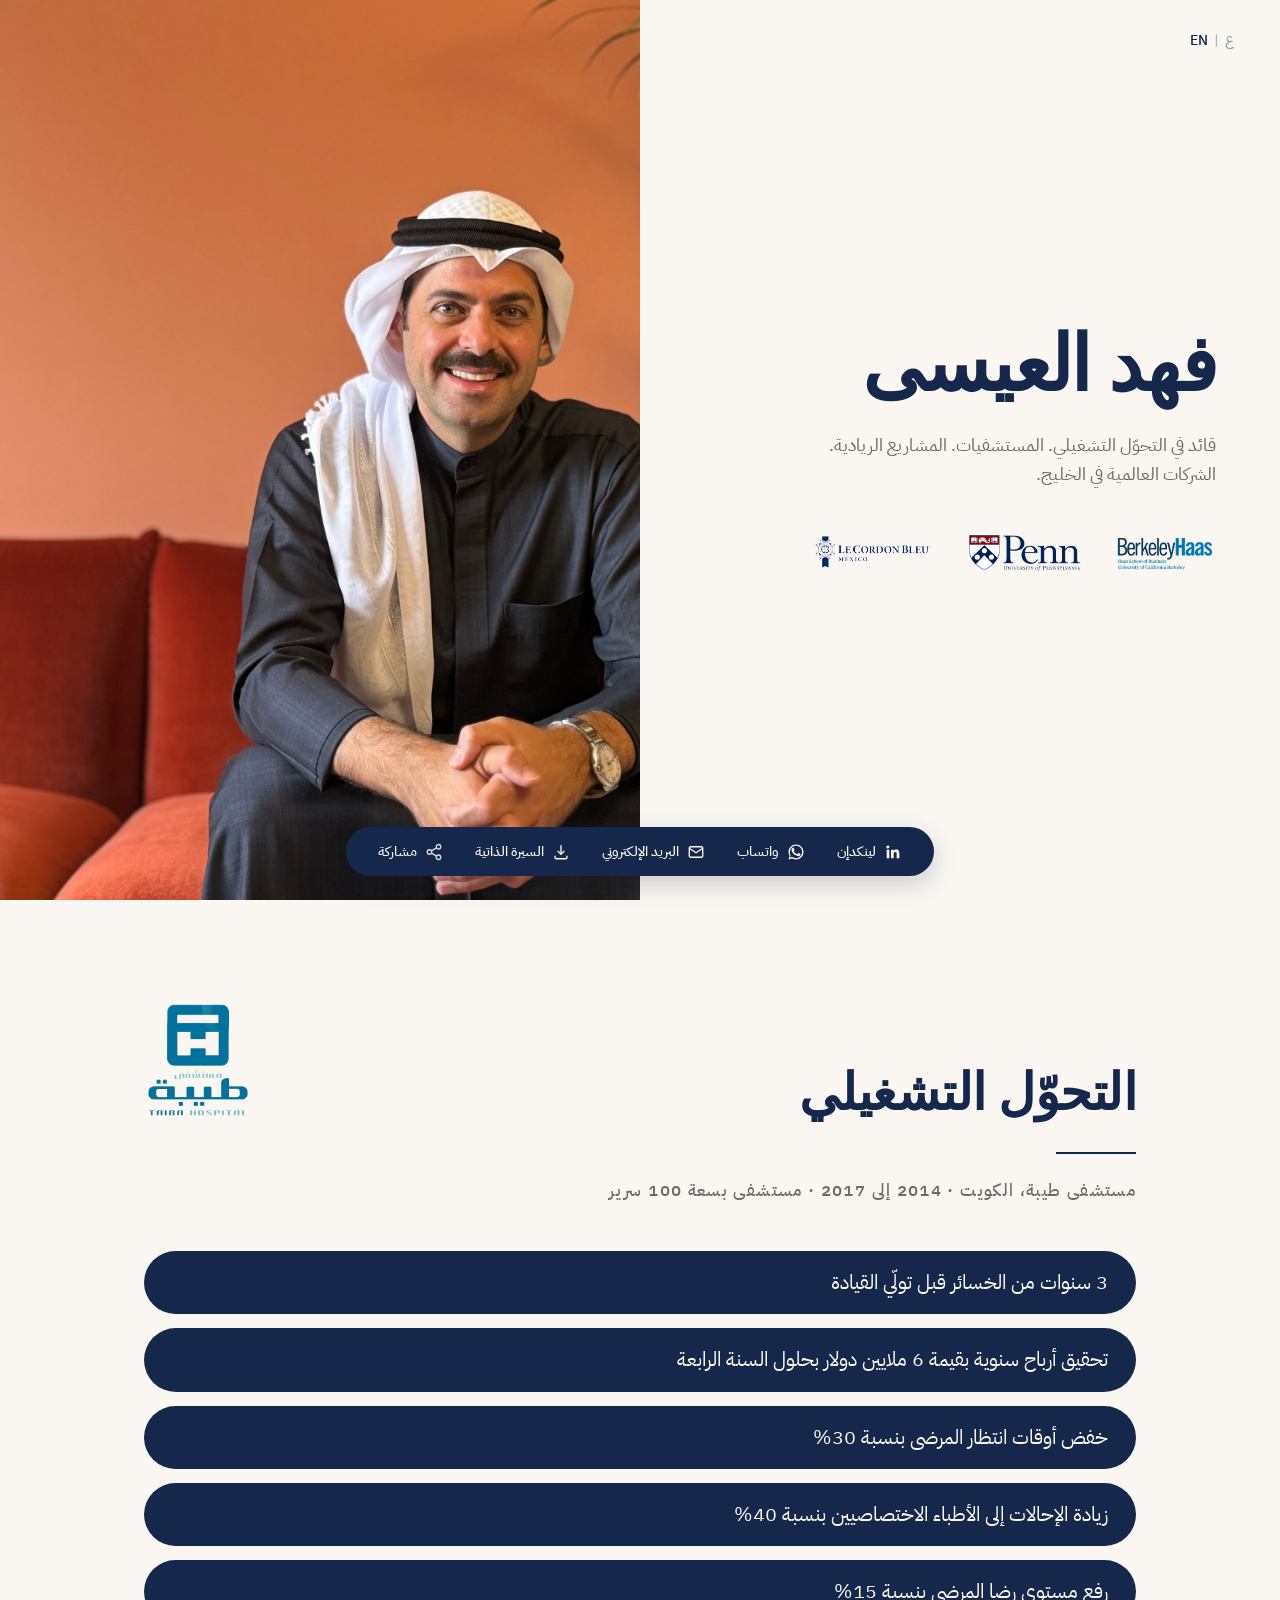
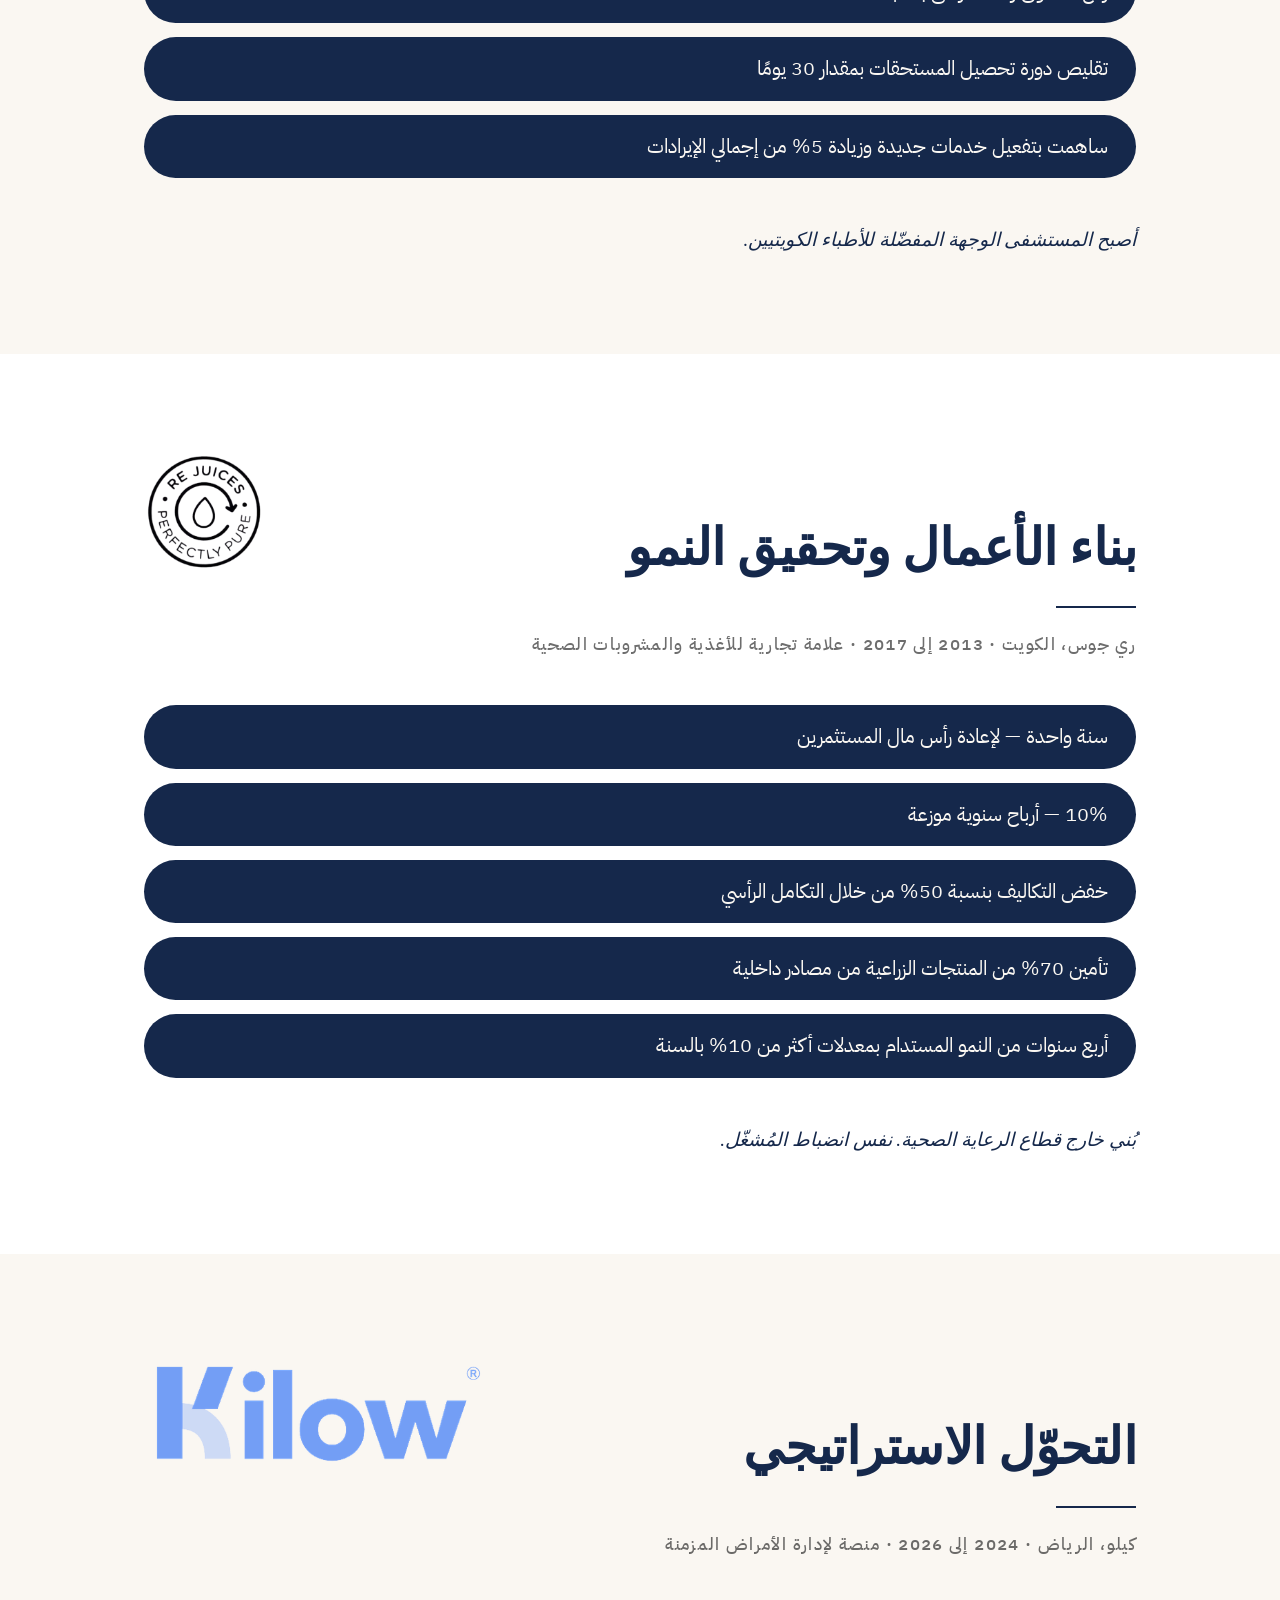
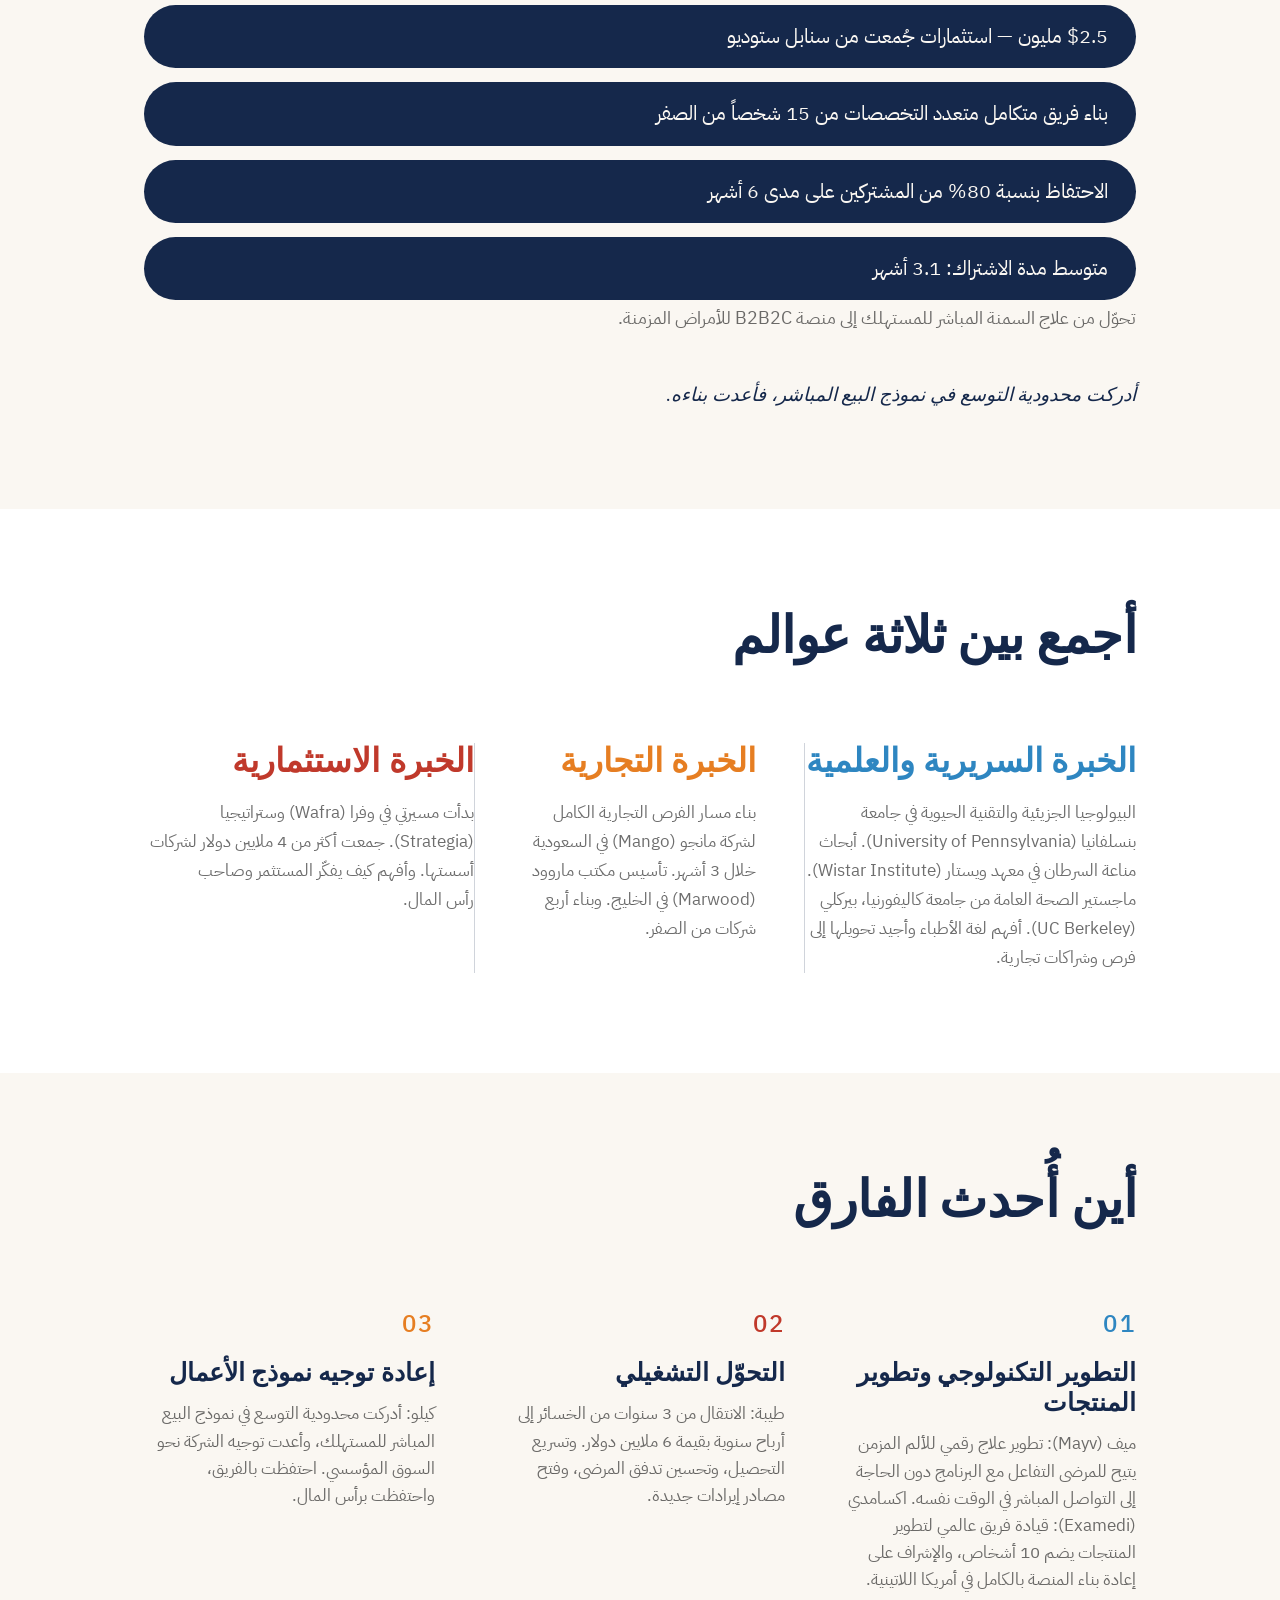
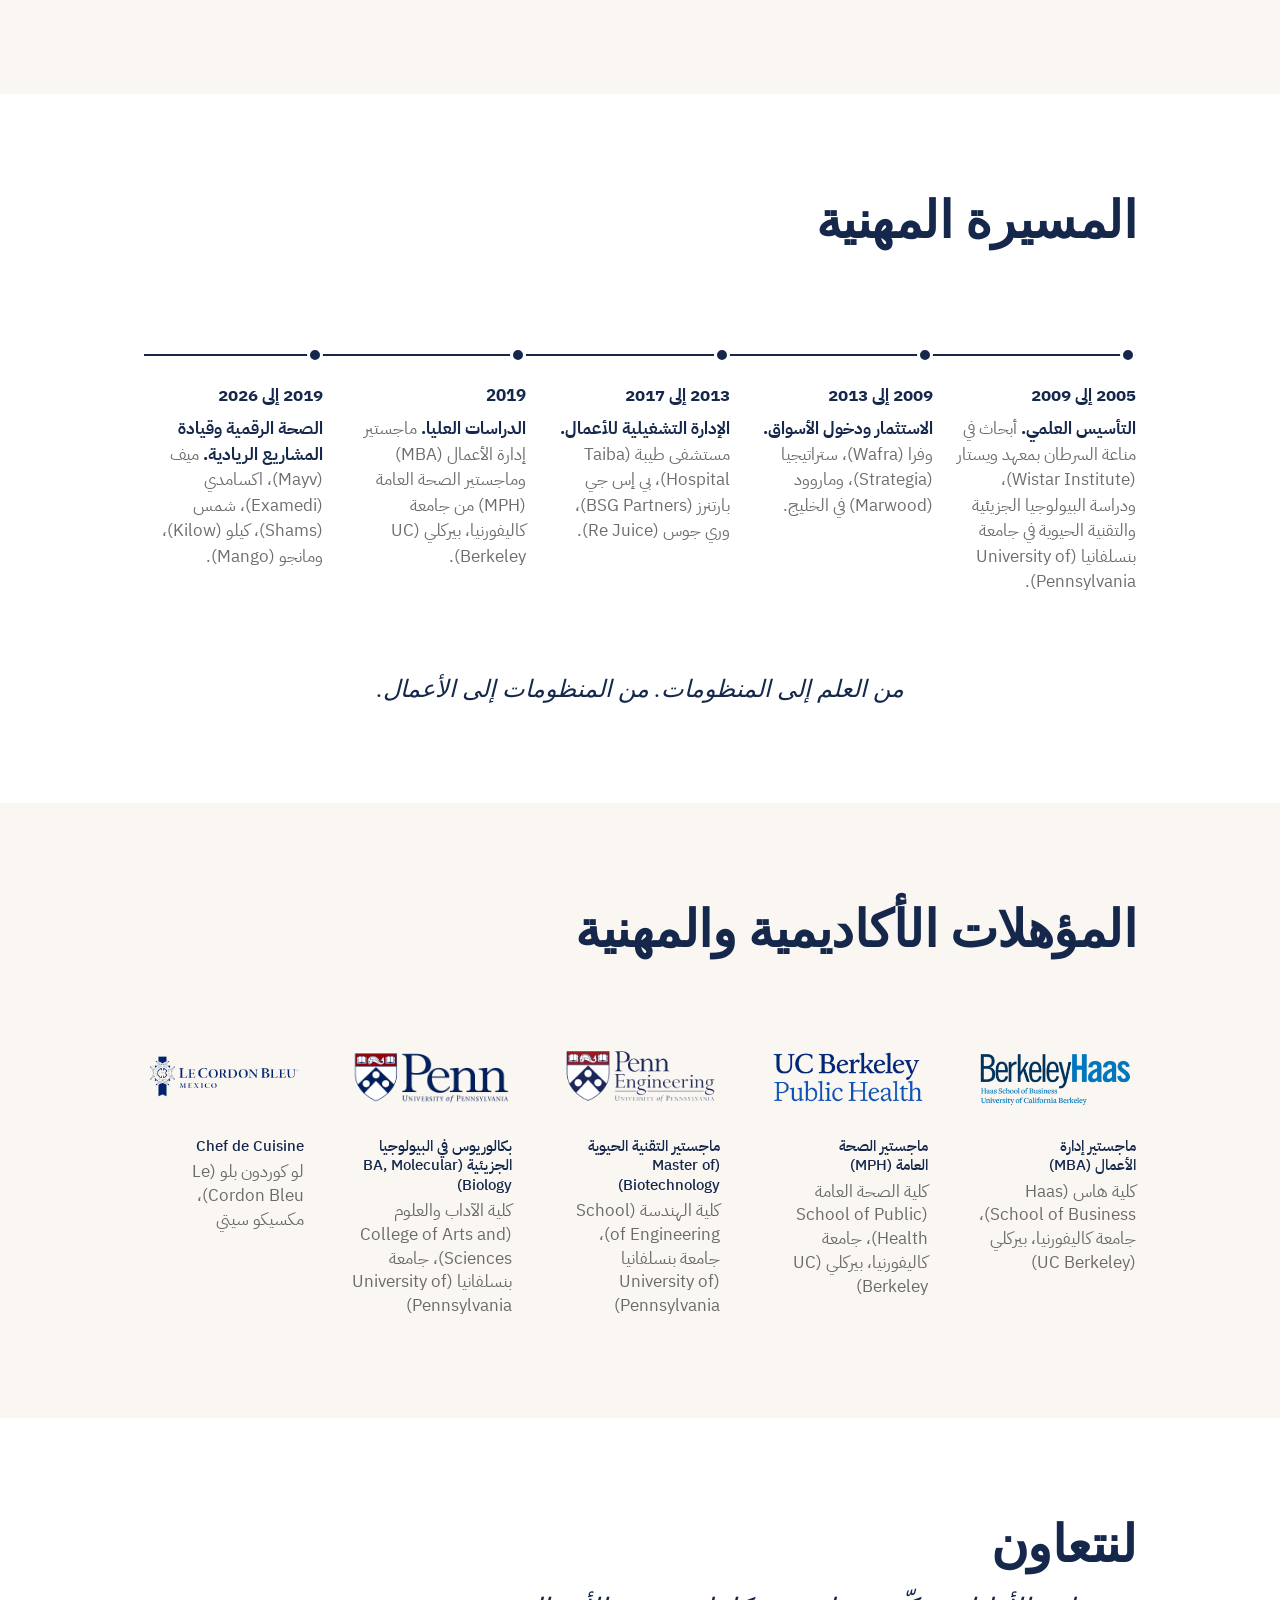
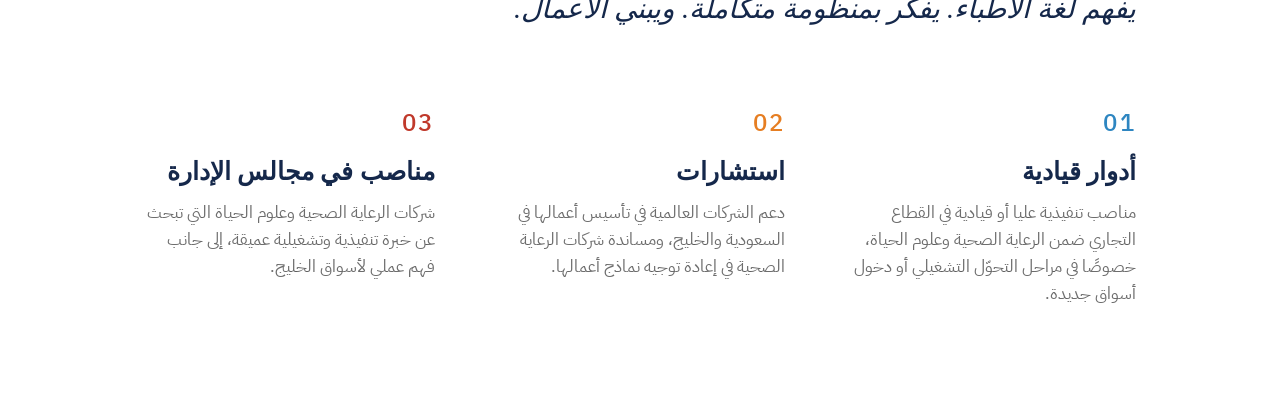
==== ar/index.html @ 9e090eba "Add Arabic (RTL) version of the site at /ar New ar/index.html mirrors index.html's full structure (m" ====
<!doctype html>
<html lang="ar" dir="rtl">
<head>
<meta charset="UTF-8" />
<meta name="viewport" content="width=device-width, initial-scale=1, viewport-fit=cover, maximum-scale=1, user-scalable=no" />
<title>فهد العيسى</title>
<meta name="description" content="فهد العيسى — قائد في التحوّل التشغيلي. المستشفيات. المشاريع الريادية. الشركات العالمية في الخليج." />
<meta name="theme-color" content="#FAF7F2" />
<meta property="og:title" content="فهد العيسى" />
<meta property="og:description" content="قائد في التحوّل التشغيلي. المستشفيات. المشاريع الريادية. الشركات العالمية في الخليج." />
<meta property="og:image" content="https://www.fahedalessa.com/assets/headshot.jpg" />
<meta property="og:image:width" content="900" />
<meta property="og:image:height" content="1184" />
<meta property="og:locale" content="ar_SA" />
<meta property="og:url" content="https://fahedalessa.com/ar" />
<meta property="og:type" content="website" />
<meta name="twitter:card" content="summary_large_image" />
<meta name="twitter:image" content="https://www.fahedalessa.com/assets/headshot.jpg" />
<link rel="preconnect" href="https://fonts.googleapis.com" />
<link rel="preconnect" href="https://fonts.gstatic.com" crossorigin />
<link href="https://fonts.googleapis.com/css2?family=Noto+Serif+Arabic:wght@500;600;700&family=IBM+Plex+Sans+Arabic:wght@300;400;500;600;700&display=swap" rel="stylesheet" />
<link rel="stylesheet" href="/styles.css" />
<link rel="stylesheet" href="/desktop.css" />
<link rel="stylesheet" href="/rtl.css" />
<link rel="alternate" hreflang="en" href="https://fahedalessa.com" />
<link rel="alternate" hreflang="ar" href="https://fahedalessa.com/ar" />
</head>
<body>

<div class="stage">
  <div class="viewport" id="viewport">

   <div class="screens" id="screens">

    <div class="lang-toggle">
      <span class="lang-current">ع</span>
      <span class="lang-sep">|</span>
      <a href="/">EN</a>
    </div>

    <div class="progress" id="progress" aria-hidden="true">
      <div class="segment"><span class="fill"></span></div>
      <div class="segment"><span class="fill"></span></div>
      <div class="segment"><span class="fill"></span></div>
      <div class="segment"><span class="fill"></span></div>
      <div class="segment"><span class="fill"></span></div>
      <div class="segment"><span class="fill"></span></div>
      <div class="segment"><span class="fill"></span></div>
      <div class="segment"><span class="fill"></span></div>
      <div class="segment"><span class="fill"></span></div>
    </div>

    <div class="track" id="track">

      <!-- Frame 1: Cover -->
      <section class="frame frame-cover" data-frame="0">
        <div class="cover-photo">
          <img src="/assets/headshot.jpg" alt="فهد العيسى" width="900" height="1184" />
          <div class="photo-fade"></div>
        </div>
        <div class="cover-text">
          <h1 class="name">فهد العيسى</h1>
          <p class="subtitle">قائد في التحوّل التشغيلي. المستشفيات. المشاريع الريادية. الشركات العالمية في الخليج.</p>
          <div class="edu-logos">
            <img src="/assets/haas-logo.png" alt="UC Berkeley Haas" />
            <img src="/assets/penn-logo.png" alt="University of Pennsylvania" />
            <img src="/assets/cordon-bleu-logo.png" alt="Le Cordon Bleu Mexico" />
          </div>
        </div>
        <div class="tap-hint" id="tap-hint"><span>اسحب للمتابعة</span></div>
      </section>

      <!-- Frame 2: The Turnaround -->
      <section class="frame frame-chapter" data-frame="1">
        <div class="chapter-head">
          <h2 class="hero">التحوّل التشغيلي</h2>
          <img class="chapter-logo chapter-logo-lg" src="/assets/taiba-logo.png" alt="Taiba Hospital" />
        </div>
        <p class="chapter-descriptor">مستشفى بسعة 100 سرير</p>
        <p class="chapter-subtitle">مستشفى طيبة، الكويت | 2014 إلى 2017</p>
        <ul class="ar-pill-list">
          <li class="ar-pill">3 سنوات من الخسائر قبل تولّي القيادة</li>
          <li class="ar-pill">تحقيق أرباح سنوية بقيمة 6 ملايين دولار بحلول السنة الرابعة</li>
          <li class="ar-pill">خفض أوقات انتظار المرضى بنسبة 30%</li>
          <li class="ar-pill">زيادة الإحالات إلى الأطباء الاختصاصيين بنسبة 40%</li>
          <li class="ar-pill">رفع مستوى رضا المرضى بنسبة 15%</li>
          <li class="ar-pill">تقليص دورة تحصيل المستحقات بمقدار 30 يومًا</li>
          <li class="ar-pill">ساهمت بتفعيل خدمات جديدة وزيادة 5% من إجمالي الإيرادات</li>
        </ul>
        <p class="chapter-closing">أصبح المستشفى الوجهة المفضّلة للأطباء الكويتيين.</p>
      </section>

      <!-- Frame 3: The Commercial -->
      <section class="frame frame-chapter" data-frame="2">
        <div class="chapter-head">
          <h2 class="hero">بناء الأعمال وتحقيق النمو</h2>
          <img class="chapter-logo" src="/assets/rejuice-logo.png" alt="Re Juice" />
        </div>
        <p class="chapter-descriptor">علامة تجارية للأغذية والمشروبات الصحية</p>
        <p class="chapter-subtitle">ري جوس، الكويت | 2013 إلى 2017</p>
        <ul class="ar-pill-list">
          <li class="ar-pill">سنة واحدة — لإعادة رأس مال المستثمرين</li>
          <li class="ar-pill">10% — أرباح سنوية موزعة</li>
          <li class="ar-pill">خفض التكاليف بنسبة 50% من خلال التكامل الرأسي</li>
          <li class="ar-pill">تأمين 70% من المنتجات الزراعية من مصادر داخلية</li>
          <li class="ar-pill">أربع سنوات من النمو المستدام بمعدلات أكثر من 10% بالسنة</li>
        </ul>
        <p class="chapter-closing">بُني خارج قطاع الرعاية الصحية. نفس انضباط المُشغّل.</p>
      </section>

      <!-- Frame 4: The Pivot -->
      <section class="frame frame-chapter" data-frame="3">
        <div class="chapter-head">
          <h2 class="hero">التحوّل الاستراتيجي</h2>
          <img class="chapter-logo" src="/assets/kilow-logo.png" alt="Kilow" />
        </div>
        <p class="chapter-descriptor">منصة لإدارة الأمراض المزمنة</p>
        <p class="chapter-subtitle">كيلو، الرياض | 2024 إلى 2026</p>
        <ul class="ar-pill-list">
          <li class="ar-pill">$2.5 مليون — استثمارات جُمعت من سنابل ستوديو</li>
          <li class="ar-pill">بناء فريق متكامل متعدد التخصصات من 15 شخصاً من الصفر</li>
          <li class="ar-pill">الاحتفاظ بنسبة 80% من المشتركين على مدى 6 أشهر</li>
          <li class="ar-pill">متوسط مدة الاشتراك: 3.1 أشهر</li>
        </ul>
        <p class="ar-extra-line">تحوّل من علاج السمنة المباشر للمستهلك إلى منصة B2B2C للأمراض المزمنة.</p>
        <p class="chapter-closing">أدركت محدودية التوسع في نموذج البيع المباشر، فأعدت بناءه.</p>
      </section>

      <!-- Frame 5: Fluent Across -->
      <section class="frame frame-fluent" data-frame="4">
        <h2 class="hero">أجمع بين ثلاثة عوالم</h2>
        <div>
          <div class="ar-fluent-block">
            <h3 class="ar-fluent-head" style="color:#2E86C1;">الخبرة السريرية والعلمية</h3>
            <p class="ar-fluent-body">البيولوجيا الجزيئية والتقنية الحيوية في جامعة بنسلفانيا (University of Pennsylvania). أبحاث مناعة السرطان في معهد ويستار (Wistar Institute). ماجستير الصحة العامة من جامعة كاليفورنيا، بيركلي (UC Berkeley). أفهم لغة الأطباء وأجيد تحويلها إلى فرص وشراكات تجارية.</p>
          </div>
          <div class="ar-fluent-block">
            <h3 class="ar-fluent-head" style="color:#E67E22;">الخبرة التجارية</h3>
            <p class="ar-fluent-body">بناء مسار الفرص التجارية الكامل لشركة مانجو (Mango) في السعودية خلال 3 أشهر. تأسيس مكتب ماروود (Marwood) في الخليج. وبناء أربع شركات من الصفر.</p>
          </div>
          <div class="ar-fluent-block">
            <h3 class="ar-fluent-head" style="color:#C0392B;">الخبرة الاستثمارية</h3>
            <p class="ar-fluent-body">بدأت مسيرتي في وفرا (Wafra) وستراتيجيا (Strategia). جمعت أكثر من 4 ملايين دولار لشركات أسستها. وأفهم كيف يفكّر المستثمر وصاحب رأس المال.</p>
          </div>
        </div>
      </section>

      <!-- Frame 6: Where I Make the Difference -->
      <section class="frame frame-mandates" data-frame="5">
        <h2 class="hero">أين أُحدث الفارق</h2>
        <ol class="mandate-list">
          <li class="mandate">
            <span class="mandate-num mandate-num-blue">1</span>
            <span class="mandate-body">
              <span class="mandate-title">التطوير التكنولوجي وتطوير المنتجات</span>
              <span class="mandate-proof">ميف (Mayv): تطوير علاج رقمي للألم المزمن يتيح للمرضى التفاعل مع البرنامج دون الحاجة إلى التواصل المباشر في الوقت نفسه. اكسامدي (Examedi): قيادة فريق عالمي لتطوير المنتجات يضم 10 أشخاص، والإشراف على إعادة بناء المنصة بالكامل في أمريكا اللاتينية.</span>
            </span>
          </li>
          <li class="mandate">
            <span class="mandate-num mandate-num-red">2</span>
            <span class="mandate-body">
              <span class="mandate-title">التحوّل التشغيلي</span>
              <span class="mandate-proof">طيبة: الانتقال من 3 سنوات من الخسائر إلى أرباح سنوية بقيمة 6 ملايين دولار. وتسريع التحصيل، وتحسين تدفق المرضى، وفتح مصادر إيرادات جديدة.</span>
            </span>
          </li>
          <li class="mandate">
            <span class="mandate-num mandate-num-amber">3</span>
            <span class="mandate-body">
              <span class="mandate-title">إعادة توجيه نموذج الأعمال</span>
              <span class="mandate-proof">كيلو: أدركت محدودية التوسع في نموذج البيع المباشر للمستهلك، وأعدت توجيه الشركة نحو السوق المؤسسي. احتفظت بالفريق، واحتفظت برأس المال.</span>
            </span>
          </li>
        </ol>
      </section>

      <!-- Frame 7: The Arc -->
      <section class="frame frame-arc" data-frame="6">
        <h2 class="hero">المسيرة المهنية</h2>
        <ul class="arc-list">
          <li class="arc-item">
            <span class="arc-years">2005 إلى 2009</span>
            <span class="arc-text"><strong>التأسيس العلمي.</strong> أبحاث في مناعة السرطان بمعهد ويستار (Wistar Institute)، ودراسة البيولوجيا الجزيئية والتقنية الحيوية في جامعة بنسلفانيا (University of Pennsylvania).</span>
          </li>
          <li class="arc-item">
            <span class="arc-years">2009 إلى 2013</span>
            <span class="arc-text"><strong>الاستثمار ودخول الأسواق.</strong> وفرا (Wafra)، ستراتيجيا (Strategia)، وماروود (Marwood) في الخليج.</span>
          </li>
          <li class="arc-item">
            <span class="arc-years">2013 إلى 2017</span>
            <span class="arc-text"><strong>الإدارة التشغيلية للأعمال.</strong> مستشفى طيبة (Taiba Hospital)، بي إس جي بارتنرز (BSG Partners)، وري جوس (Re Juice).</span>
          </li>
          <li class="arc-item">
            <span class="arc-years">2019</span>
            <span class="arc-text"><strong>الدراسات العليا.</strong> ماجستير إدارة الأعمال (MBA) وماجستير الصحة العامة (MPH) من جامعة كاليفورنيا، بيركلي (UC Berkeley).</span>
          </li>
          <li class="arc-item">
            <span class="arc-years">2019 إلى 2026</span>
            <span class="arc-text"><strong>الصحة الرقمية وقيادة المشاريع الريادية.</strong> ميف (Mayv)، اكسامدي (Examedi)، شمس (Shams)، كيلو (Kilow)، ومانجو (Mango).</span>
          </li>
        </ul>
        <p class="chapter-closing">من العلم إلى المنظومات. من المنظومات إلى الأعمال.</p>
      </section>

      <!-- Frame 8: Credentials -->
      <section class="frame frame-last" data-frame="7">
        <h2 class="label-lg">المؤهلات الأكاديمية والمهنية</h2>

        <ul class="cred-cards">
          <li class="cred-card">
            <span class="cred-logo"><img src="/assets/haas-logo.png" alt="UC Berkeley Haas" /></span>
            <span class="cred-text">
              <span class="cred-degree">ماجستير إدارة الأعمال (MBA)</span>
              <span class="cred-program">كلية هاس (Haas School of Business)<br />جامعة كاليفورنيا، بيركلي (UC Berkeley)</span>
            </span>
          </li>
          <li class="cred-card">
            <span class="cred-logo"><img src="/assets/berkeley-public-health-logo.png" alt="UC Berkeley Public Health" /></span>
            <span class="cred-text">
              <span class="cred-degree">ماجستير الصحة العامة (MPH)</span>
              <span class="cred-program">كلية الصحة العامة (School of Public Health)<br />جامعة كاليفورنيا، بيركلي (UC Berkeley)</span>
            </span>
          </li>
          <li class="cred-card">
            <span class="cred-logo"><img src="/assets/penn-engineering-logo.png" alt="Penn Engineering, University of Pennsylvania" /></span>
            <span class="cred-text">
              <span class="cred-degree">ماجستير التقنية الحيوية (Master of Biotechnology)</span>
              <span class="cred-program">كلية الهندسة (School of Engineering)<br />جامعة بنسلفانيا (University of Pennsylvania)</span>
            </span>
          </li>
          <li class="cred-card">
            <span class="cred-logo"><img src="/assets/penn-logo.png" alt="University of Pennsylvania" /></span>
            <span class="cred-text">
              <span class="cred-degree">بكالوريوس في البيولوجيا الجزيئية (BA, Molecular Biology)</span>
              <span class="cred-program">كلية الآداب والعلوم (College of Arts and Sciences)<br />جامعة بنسلفانيا (University of Pennsylvania)</span>
            </span>
          </li>
          <li class="cred-card">
            <span class="cred-logo"><img src="/assets/cordon-bleu-logo.png" alt="Le Cordon Bleu Mexico" /></span>
            <span class="cred-text">
              <span class="cred-degree">Chef de Cuisine</span>
              <span class="cred-program">لو كوردون بلو (Le Cordon Bleu)<br />مكسيكو سيتي</span>
            </span>
          </li>
        </ul>
      </section>

      <!-- Frame 9: Let's Work Together -->
      <section class="frame frame-work" data-frame="8">
        <div class="work-header">
          <h2 class="hero">لنتعاون</h2>
          <p class="work-tagline">يفهم لغة الأطباء. يفكّر بمنظومة متكاملة. ويبني الأعمال.</p>
          <ol class="mandate-list">
            <li class="mandate">
              <span class="mandate-num mandate-num-blue">1</span>
              <span class="mandate-body">
                <span class="mandate-title">أدوار قيادية</span>
                <span class="mandate-proof">مناصب تنفيذية عليا أو قيادية في القطاع التجاري ضمن الرعاية الصحية وعلوم الحياة، خصوصًا في مراحل التحوّل التشغيلي أو دخول أسواق جديدة.</span>
              </span>
            </li>
            <li class="mandate">
              <span class="mandate-num mandate-num-amber">2</span>
              <span class="mandate-body">
                <span class="mandate-title">استشارات</span>
                <span class="mandate-proof">دعم الشركات العالمية في تأسيس أعمالها في السعودية والخليج، ومساندة شركات الرعاية الصحية في إعادة توجيه نماذج أعمالها.</span>
              </span>
            </li>
            <li class="mandate">
              <span class="mandate-num mandate-num-red">3</span>
              <span class="mandate-body">
                <span class="mandate-title">مناصب في مجالس الإدارة</span>
                <span class="mandate-proof">شركات الرعاية الصحية وعلوم الحياة التي تبحث عن خبرة تنفيذية وتشغيلية عميقة، إلى جانب فهم عملي لأسواق الخليج.</span>
              </span>
            </li>
          </ol>
        </div>

        <div class="contact-section no-advance">
          <p class="connect-cta">لنتواصل</p>
          <div class="connect-grid">
            <a class="contact-link" href="https://www.linkedin.com/in/fahedessa" target="_blank" rel="noopener noreferrer">
              <svg width="19" height="19" viewBox="0 0 24 24" fill="currentColor"><path d="M20.45 20.45h-3.56v-5.57c0-1.33-.02-3.04-1.85-3.04-1.86 0-2.14 1.45-2.14 2.94v5.67H9.34V9h3.41v1.56h.05c.48-.9 1.64-1.85 3.37-1.85 3.6 0 4.27 2.37 4.27 5.45v6.29zM5.34 7.43a2.07 2.07 0 1 1 0-4.13 2.07 2.07 0 0 1 0 4.13zM7.12 20.45H3.56V9h3.56v11.45z"/></svg>
              <span>لينكدإن</span>
            </a>
            <a class="contact-link" href="/assets/fahed-al-essa-cv.pdf" target="_blank" rel="noopener noreferrer">
              <svg width="19" height="19" viewBox="0 0 24 24" fill="none" stroke="currentColor" stroke-width="1.8"><path d="M12 3v11" /><path d="M7.5 10.5L12 15l4.5-4.5" /><path d="M4 17v2a2 2 0 0 0 2 2h12a2 2 0 0 0 2-2v-2" /></svg>
              <span>السيرة الذاتية</span>
            </a>
            <a class="contact-link" href="https://wa.me/message/VENXH5ZU6H55O1" target="_blank" rel="noopener noreferrer">
              <svg width="19" height="19" viewBox="0 0 24 24" fill="currentColor"><path d="M17.47 14.38c-.3-.15-1.75-.86-2.02-.96-.27-.1-.47-.15-.67.15-.2.3-.77.96-.94 1.16-.17.2-.35.22-.65.07-.3-.15-1.26-.46-2.4-1.47-.89-.79-1.48-1.76-1.66-2.06-.17-.3-.02-.46.13-.61.14-.14.3-.35.45-.53.15-.17.2-.3.3-.5.1-.2.05-.37-.02-.52-.07-.15-.67-1.6-.91-2.2-.24-.57-.49-.5-.67-.5-.17-.01-.37-.01-.57-.01s-.52.07-.8.37c-.27.3-1.04 1.02-1.04 2.47 0 1.46 1.06 2.87 1.21 3.07.15.2 2.1 3.2 5.08 4.48.71.31 1.26.49 1.69.63.71.22 1.36.19 1.87.12.57-.09 1.75-.72 2-1.41.24-.69.24-1.28.17-1.41-.07-.12-.27-.2-.57-.35z"/><path d="M12.01 2.01C6.5 2.01 2 6.49 2 12c0 1.9.53 3.68 1.45 5.2L2 22l4.95-1.4A9.95 9.95 0 0 0 12.01 22C17.52 22 22 17.52 22 12s-4.48-9.99-9.99-9.99zm0 18.17c-1.75 0-3.37-.5-4.75-1.36l-.34-.2-3.03.86.85-2.97-.22-.35A8.14 8.14 0 0 1 3.83 12c0-4.52 3.67-8.19 8.18-8.19 4.52 0 8.18 3.67 8.18 8.19 0 4.52-3.66 8.18-8.18 8.18z"/></svg>
              <span>واتساب</span>
            </a>
            <button class="contact-link share-btn" type="button" id="share-btn">
              <svg width="19" height="19" viewBox="0 0 24 24" fill="none" stroke="currentColor" stroke-width="1.8"><circle cx="18" cy="5" r="3"/><circle cx="6" cy="12" r="3"/><circle cx="18" cy="19" r="3"/><line x1="8.59" y1="13.51" x2="15.42" y2="17.49"/><line x1="15.41" y1="6.51" x2="8.59" y2="10.49"/></svg>
              <span>مشاركة</span>
            </button>
            <a class="contact-link" href="mailto:fgessa@gmail.com">
              <svg width="19" height="19" viewBox="0 0 24 24" fill="none" stroke="currentColor" stroke-width="1.8"><rect x="3" y="5" width="18" height="14" rx="2"/><path d="M3 7l9 6 9-6"/></svg>
              <span>البريد الإلكتروني</span>
            </a>
          </div>
        </div>
      </section>

    </div>

   </div>

    <footer class="site-footer">
      <a class="footer-link" href="https://www.linkedin.com/in/fahedessa" target="_blank" rel="noopener noreferrer" aria-label="لينكدإن">
        <svg width="19" height="19" viewBox="0 0 24 24" fill="currentColor"><path d="M20.45 20.45h-3.56v-5.57c0-1.33-.02-3.04-1.85-3.04-1.86 0-2.14 1.45-2.14 2.94v5.67H9.34V9h3.41v1.56h.05c.48-.9 1.64-1.85 3.37-1.85 3.6 0 4.27 2.37 4.27 5.45v6.29zM5.34 7.43a2.07 2.07 0 1 1 0-4.13 2.07 2.07 0 0 1 0 4.13zM7.12 20.45H3.56V9h3.56v11.45z"/></svg>
      </a>
      <a class="footer-link" href="https://wa.me/message/VENXH5ZU6H55O1" target="_blank" rel="noopener noreferrer" aria-label="واتساب">
        <svg width="19" height="19" viewBox="0 0 24 24" fill="currentColor"><path d="M17.47 14.38c-.3-.15-1.75-.86-2.02-.96-.27-.1-.47-.15-.67.15-.2.3-.77.96-.94 1.16-.17.2-.35.22-.65.07-.3-.15-1.26-.46-2.4-1.47-.89-.79-1.48-1.76-1.66-2.06-.17-.3-.02-.46.13-.61.14-.14.3-.35.45-.53.15-.17.2-.3.3-.5.1-.2.05-.37-.02-.52-.07-.15-.67-1.6-.91-2.2-.24-.57-.49-.5-.67-.5-.17-.01-.37-.01-.57-.01s-.52.07-.8.37c-.27.3-1.04 1.02-1.04 2.47 0 1.46 1.06 2.87 1.21 3.07.15.2 2.1 3.2 5.08 4.48.71.31 1.26.49 1.69.63.71.22 1.36.19 1.87.12.57-.09 1.75-.72 2-1.41.24-.69.24-1.28.17-1.41-.07-.12-.27-.2-.57-.35z"/><path d="M12.01 2.01C6.5 2.01 2 6.49 2 12c0 1.9.53 3.68 1.45 5.2L2 22l4.95-1.4A9.95 9.95 0 0 0 12.01 22C17.52 22 22 17.52 22 12s-4.48-9.99-9.99-9.99zm0 18.17c-1.75 0-3.37-.5-4.75-1.36l-.34-.2-3.03.86.85-2.97-.22-.35A8.14 8.14 0 0 1 3.83 12c0-4.52 3.67-8.19 8.18-8.19 4.52 0 8.18 3.67 8.18 8.19 0 4.52-3.66 8.18-8.18 8.18z"/></svg>
      </a>
      <a class="footer-link" href="mailto:fgessa@gmail.com" aria-label="البريد الإلكتروني">
        <svg width="19" height="19" viewBox="0 0 24 24" fill="none" stroke="currentColor" stroke-width="1.8"><rect x="3" y="5" width="18" height="14" rx="2"/><path d="M3 7l9 6 9-6"/></svg>
      </a>
      <a class="footer-link" href="/assets/fahed-al-essa-cv.pdf" target="_blank" rel="noopener noreferrer">
        <span>السيرة الذاتية</span>
      </a>
      <button class="footer-link share-btn" type="button" id="share-btn-footer" aria-label="مشاركة">
        <svg width="19" height="19" viewBox="0 0 24 24" fill="none" stroke="currentColor" stroke-width="1.8"><circle cx="18" cy="5" r="3"/><circle cx="6" cy="12" r="3"/><circle cx="18" cy="19" r="3"/><line x1="8.59" y1="13.51" x2="15.42" y2="17.49"/><line x1="15.41" y1="6.51" x2="8.59" y2="10.49"/></svg>
      </button>
    </footer>

  </div>
</div>

<div class="desktop" id="desktop">

  <!-- Desktop Hero -->
  <section class="d-hero">
    <div class="d-hero-left">
      <h1 class="d-hero-name">فهد العيسى</h1>
      <p class="d-hero-subtitle">قائد في التحوّل التشغيلي. المستشفيات. المشاريع الريادية. الشركات العالمية في الخليج.</p>
      <div class="d-hero-logos">
        <img src="/assets/haas-logo.png" alt="UC Berkeley Haas" />
        <img src="/assets/penn-logo.png" alt="University of Pennsylvania" />
        <img src="/assets/cordon-bleu-logo.png" alt="Le Cordon Bleu Mexico" />
      </div>
    </div>
    <div class="d-hero-right">
      <img src="/assets/headshot-landscape.jpg" alt="فهد العيسى" width="2000" height="1125" />
    </div>
  </section>

  <!-- Section 2: The Turnaround -->
  <section class="d-section d-section--cream">
    <div class="d-container">
      <div class="d-section-header">
        <h2 class="d-section-title">التحوّل التشغيلي</h2>
        <img class="d-section-logo" src="/assets/taiba-logo.png" alt="Taiba Hospital" />
      </div>
      <div class="d-rule"></div>
      <p class="d-meta">مستشفى طيبة، الكويت &middot; 2014 إلى 2017 &middot; مستشفى بسعة 100 سرير</p>
      <ul class="ar-pill-list">
        <li class="ar-pill">3 سنوات من الخسائر قبل تولّي القيادة</li>
        <li class="ar-pill">تحقيق أرباح سنوية بقيمة 6 ملايين دولار بحلول السنة الرابعة</li>
        <li class="ar-pill">خفض أوقات انتظار المرضى بنسبة 30%</li>
        <li class="ar-pill">زيادة الإحالات إلى الأطباء الاختصاصيين بنسبة 40%</li>
        <li class="ar-pill">رفع مستوى رضا المرضى بنسبة 15%</li>
        <li class="ar-pill">تقليص دورة تحصيل المستحقات بمقدار 30 يومًا</li>
        <li class="ar-pill">ساهمت بتفعيل خدمات جديدة وزيادة 5% من إجمالي الإيرادات</li>
      </ul>
      <p class="d-closing">أصبح المستشفى الوجهة المفضّلة للأطباء الكويتيين.</p>
    </div>
  </section>

  <!-- Section 3: The Commercial -->
  <section class="d-section d-section--white">
    <div class="d-container">
      <div class="d-section-header">
        <h2 class="d-section-title">بناء الأعمال وتحقيق النمو</h2>
        <img class="d-section-logo" src="/assets/rejuice-logo.png" alt="Re Juice" />
      </div>
      <div class="d-rule"></div>
      <p class="d-meta">ري جوس، الكويت &middot; 2013 إلى 2017 &middot; علامة تجارية للأغذية والمشروبات الصحية</p>
      <ul class="ar-pill-list">
        <li class="ar-pill">سنة واحدة — لإعادة رأس مال المستثمرين</li>
        <li class="ar-pill">10% — أرباح سنوية موزعة</li>
        <li class="ar-pill">خفض التكاليف بنسبة 50% من خلال التكامل الرأسي</li>
        <li class="ar-pill">تأمين 70% من المنتجات الزراعية من مصادر داخلية</li>
        <li class="ar-pill">أربع سنوات من النمو المستدام بمعدلات أكثر من 10% بالسنة</li>
      </ul>
      <p class="d-closing">بُني خارج قطاع الرعاية الصحية. نفس انضباط المُشغّل.</p>
    </div>
  </section>

  <!-- Section 4: The Pivot -->
  <section class="d-section d-section--cream">
    <div class="d-container">
      <div class="d-section-header">
        <h2 class="d-section-title">التحوّل الاستراتيجي</h2>
        <img class="d-section-logo" src="/assets/kilow-logo.png" alt="Kilow" />
      </div>
      <div class="d-rule"></div>
      <p class="d-meta">كيلو، الرياض &middot; 2024 إلى 2026 &middot; منصة لإدارة الأمراض المزمنة</p>
      <ul class="ar-pill-list">
        <li class="ar-pill">$2.5 مليون — استثمارات جُمعت من سنابل ستوديو</li>
        <li class="ar-pill">بناء فريق متكامل متعدد التخصصات من 15 شخصاً من الصفر</li>
        <li class="ar-pill">الاحتفاظ بنسبة 80% من المشتركين على مدى 6 أشهر</li>
        <li class="ar-pill">متوسط مدة الاشتراك: 3.1 أشهر</li>
      </ul>
      <p class="ar-extra-line">تحوّل من علاج السمنة المباشر للمستهلك إلى منصة B2B2C للأمراض المزمنة.</p>
      <p class="d-closing">أدركت محدودية التوسع في نموذج البيع المباشر، فأعدت بناءه.</p>
    </div>
  </section>

  <!-- Section 5: Fluent Across -->
  <section class="d-section d-section--white">
    <div class="d-container">
      <h2 class="d-section-title">أجمع بين ثلاثة عوالم</h2>
      <div class="d-fluent-grid">
        <div class="d-fluent-col">
          <h3 class="d-fluent-head" style="color:#2E86C1;">الخبرة السريرية والعلمية</h3>
          <p class="d-fluent-body">البيولوجيا الجزيئية والتقنية الحيوية في جامعة بنسلفانيا (University of Pennsylvania). أبحاث مناعة السرطان في معهد ويستار (Wistar Institute). ماجستير الصحة العامة من جامعة كاليفورنيا، بيركلي (UC Berkeley). أفهم لغة الأطباء وأجيد تحويلها إلى فرص وشراكات تجارية.</p>
        </div>
        <div class="d-fluent-col">
          <h3 class="d-fluent-head" style="color:#E67E22;">الخبرة التجارية</h3>
          <p class="d-fluent-body">بناء مسار الفرص التجارية الكامل لشركة مانجو (Mango) في السعودية خلال 3 أشهر. تأسيس مكتب ماروود (Marwood) في الخليج. وبناء أربع شركات من الصفر.</p>
        </div>
        <div class="d-fluent-col">
          <h3 class="d-fluent-head" style="color:#C0392B;">الخبرة الاستثمارية</h3>
          <p class="d-fluent-body">بدأت مسيرتي في وفرا (Wafra) وستراتيجيا (Strategia). جمعت أكثر من 4 ملايين دولار لشركات أسستها. وأفهم كيف يفكّر المستثمر وصاحب رأس المال.</p>
        </div>
      </div>
    </div>
  </section>

  <!-- Section 6: Where I Make the Difference -->
  <section class="d-section d-section--cream">
    <div class="d-container">
      <h2 class="d-section-title">أين أُحدث الفارق</h2>
      <div class="d-mandates-grid">
        <div class="d-mandate">
          <div class="d-mandate-num" style="color:#2E86C1;">01</div>
          <h3 class="d-mandate-title">التطوير التكنولوجي وتطوير المنتجات</h3>
          <p class="d-mandate-desc">ميف (Mayv): تطوير علاج رقمي للألم المزمن يتيح للمرضى التفاعل مع البرنامج دون الحاجة إلى التواصل المباشر في الوقت نفسه. اكسامدي (Examedi): قيادة فريق عالمي لتطوير المنتجات يضم 10 أشخاص، والإشراف على إعادة بناء المنصة بالكامل في أمريكا اللاتينية.</p>
        </div>
        <div class="d-mandate">
          <div class="d-mandate-num" style="color:#C0392B;">02</div>
          <h3 class="d-mandate-title">التحوّل التشغيلي</h3>
          <p class="d-mandate-desc">طيبة: الانتقال من 3 سنوات من الخسائر إلى أرباح سنوية بقيمة 6 ملايين دولار. وتسريع التحصيل، وتحسين تدفق المرضى، وفتح مصادر إيرادات جديدة.</p>
        </div>
        <div class="d-mandate">
          <div class="d-mandate-num" style="color:#E67E22;">03</div>
          <h3 class="d-mandate-title">إعادة توجيه نموذج الأعمال</h3>
          <p class="d-mandate-desc">كيلو: أدركت محدودية التوسع في نموذج البيع المباشر للمستهلك، وأعدت توجيه الشركة نحو السوق المؤسسي. احتفظت بالفريق، واحتفظت برأس المال.</p>
        </div>
      </div>
    </div>
  </section>

  <!-- Section 7: The Arc -->
  <section class="d-section d-section--white">
    <div class="d-container">
      <h2 class="d-section-title">المسيرة المهنية</h2>
      <div class="d-arc">
        <div class="d-arc-line"></div>
        <div class="d-arc-row">
          <div class="d-arc-item">
            <span class="d-arc-dot"></span>
            <div class="d-arc-years">2005 إلى 2009</div>
            <div class="d-arc-desc"><strong>التأسيس العلمي.</strong> أبحاث في مناعة السرطان بمعهد ويستار (Wistar Institute)، ودراسة البيولوجيا الجزيئية والتقنية الحيوية في جامعة بنسلفانيا (University of Pennsylvania).</div>
          </div>
          <div class="d-arc-item">
            <span class="d-arc-dot"></span>
            <div class="d-arc-years">2009 إلى 2013</div>
            <div class="d-arc-desc"><strong>الاستثمار ودخول الأسواق.</strong> وفرا (Wafra)، ستراتيجيا (Strategia)، وماروود (Marwood) في الخليج.</div>
          </div>
          <div class="d-arc-item">
            <span class="d-arc-dot"></span>
            <div class="d-arc-years">2013 إلى 2017</div>
            <div class="d-arc-desc"><strong>الإدارة التشغيلية للأعمال.</strong> مستشفى طيبة (Taiba Hospital)، بي إس جي بارتنرز (BSG Partners)، وري جوس (Re Juice).</div>
          </div>
          <div class="d-arc-item">
            <span class="d-arc-dot"></span>
            <div class="d-arc-years">2019</div>
            <div class="d-arc-desc"><strong>الدراسات العليا.</strong> ماجستير إدارة الأعمال (MBA) وماجستير الصحة العامة (MPH) من جامعة كاليفورنيا، بيركلي (UC Berkeley).</div>
          </div>
          <div class="d-arc-item">
            <span class="d-arc-dot"></span>
            <div class="d-arc-years">2019 إلى 2026</div>
            <div class="d-arc-desc"><strong>الصحة الرقمية وقيادة المشاريع الريادية.</strong> ميف (Mayv)، اكسامدي (Examedi)، شمس (Shams)، كيلو (Kilow)، ومانجو (Mango).</div>
          </div>
        </div>
      </div>
      <p class="d-arc-closing">من العلم إلى المنظومات. من المنظومات إلى الأعمال.</p>
    </div>
  </section>

  <!-- Section 8: Credentials -->
  <section class="d-section d-section--cream">
    <div class="d-container">
      <h2 class="d-section-title">المؤهلات الأكاديمية والمهنية</h2>
      <div class="d-cred-row">
        <div class="d-cred-col">
          <div class="d-cred-logo-wrap"><img src="/assets/haas-logo.png" alt="UC Berkeley Haas" /></div>
          <p class="d-cred-degree">ماجستير إدارة الأعمال (MBA)</p>
          <p class="d-cred-program">كلية هاس (Haas School of Business)، جامعة كاليفورنيا، بيركلي (UC Berkeley)</p>
        </div>
        <div class="d-cred-col">
          <div class="d-cred-logo-wrap"><img src="/assets/berkeley-public-health-logo.png" alt="UC Berkeley Public Health" /></div>
          <p class="d-cred-degree">ماجستير الصحة العامة (MPH)</p>
          <p class="d-cred-program">كلية الصحة العامة (School of Public Health)، جامعة كاليفورنيا، بيركلي (UC Berkeley)</p>
        </div>
        <div class="d-cred-col">
          <div class="d-cred-logo-wrap"><img src="/assets/penn-engineering-logo.png" alt="Penn Engineering, University of Pennsylvania" /></div>
          <p class="d-cred-degree">ماجستير التقنية الحيوية (Master of Biotechnology)</p>
          <p class="d-cred-program">كلية الهندسة (School of Engineering)، جامعة بنسلفانيا (University of Pennsylvania)</p>
        </div>
        <div class="d-cred-col">
          <div class="d-cred-logo-wrap"><img src="/assets/penn-logo.png" alt="University of Pennsylvania" /></div>
          <p class="d-cred-degree">بكالوريوس في البيولوجيا الجزيئية (BA, Molecular Biology)</p>
          <p class="d-cred-program">كلية الآداب والعلوم (College of Arts and Sciences)، جامعة بنسلفانيا (University of Pennsylvania)</p>
        </div>
        <div class="d-cred-col">
          <div class="d-cred-logo-wrap"><img src="/assets/cordon-bleu-logo.png" alt="Le Cordon Bleu Mexico" /></div>
          <p class="d-cred-degree">Chef de Cuisine</p>
          <p class="d-cred-program">لو كوردون بلو (Le Cordon Bleu)، مكسيكو سيتي</p>
        </div>
      </div>
    </div>
  </section>

  <!-- Section 9: Let's Work Together -->
  <section class="d-section d-section--white">
    <div class="d-container">
      <h2 class="d-section-title">لنتعاون</h2>
      <p class="d-work-tagline">يفهم لغة الأطباء. يفكّر بمنظومة متكاملة. ويبني الأعمال.</p>
      <div class="d-mandates-grid">
        <div class="d-mandate">
          <div class="d-mandate-num" style="color:#2E86C1;">01</div>
          <h3 class="d-mandate-title">أدوار قيادية</h3>
          <p class="d-mandate-desc">مناصب تنفيذية عليا أو قيادية في القطاع التجاري ضمن الرعاية الصحية وعلوم الحياة، خصوصًا في مراحل التحوّل التشغيلي أو دخول أسواق جديدة.</p>
        </div>
        <div class="d-mandate">
          <div class="d-mandate-num" style="color:#E67E22;">02</div>
          <h3 class="d-mandate-title">استشارات</h3>
          <p class="d-mandate-desc">دعم الشركات العالمية في تأسيس أعمالها في السعودية والخليج، ومساندة شركات الرعاية الصحية في إعادة توجيه نماذج أعمالها.</p>
        </div>
        <div class="d-mandate">
          <div class="d-mandate-num" style="color:#C0392B;">03</div>
          <h3 class="d-mandate-title">مناصب في مجالس الإدارة</h3>
          <p class="d-mandate-desc">شركات الرعاية الصحية وعلوم الحياة التي تبحث عن خبرة تنفيذية وتشغيلية عميقة، إلى جانب فهم عملي لأسواق الخليج.</p>
        </div>
      </div>
    </div>
  </section>

</div>

<!-- Desktop-only floating contact bar: persistent across the whole
     scroll, replaces Section 9's inline contact row. -->
<div class="d-float-footer" id="float-footer">
  <a class="d-float-item" href="https://www.linkedin.com/in/fahedessa" target="_blank" rel="noopener noreferrer">
    <svg width="18" height="18" viewBox="0 0 24 24" fill="currentColor"><path d="M20.45 20.45h-3.56v-5.57c0-1.33-.02-3.04-1.85-3.04-1.86 0-2.14 1.45-2.14 2.94v5.67H9.34V9h3.41v1.56h.05c.48-.9 1.64-1.85 3.37-1.85 3.6 0 4.27 2.37 4.27 5.45v6.29zM5.34 7.43a2.07 2.07 0 1 1 0-4.13 2.07 2.07 0 0 1 0 4.13zM7.12 20.45H3.56V9h3.56v11.45z"/></svg>
    <span>لينكدإن</span>
  </a>
  <a class="d-float-item" href="https://wa.me/message/VENXH5ZU6H55O1" target="_blank" rel="noopener noreferrer">
    <svg width="18" height="18" viewBox="0 0 24 24" fill="currentColor"><path d="M17.47 14.38c-.3-.15-1.75-.86-2.02-.96-.27-.1-.47-.15-.67.15-.2.3-.77.96-.94 1.16-.17.2-.35.22-.65.07-.3-.15-1.26-.46-2.4-1.47-.89-.79-1.48-1.76-1.66-2.06-.17-.3-.02-.46.13-.61.14-.14.3-.35.45-.53.15-.17.2-.3.3-.5.1-.2.05-.37-.02-.52-.07-.15-.67-1.6-.91-2.2-.24-.57-.49-.5-.67-.5-.17-.01-.37-.01-.57-.01s-.52.07-.8.37c-.27.3-1.04 1.02-1.04 2.47 0 1.46 1.06 2.87 1.21 3.07.15.2 2.1 3.2 5.08 4.48.71.31 1.26.49 1.69.63.71.22 1.36.19 1.87.12.57-.09 1.75-.72 2-1.41.24-.69.24-1.28.17-1.41-.07-.12-.27-.2-.57-.35z"/><path d="M12.01 2.01C6.5 2.01 2 6.49 2 12c0 1.9.53 3.68 1.45 5.2L2 22l4.95-1.4A9.95 9.95 0 0 0 12.01 22C17.52 22 22 17.52 22 12s-4.48-9.99-9.99-9.99zm0 18.17c-1.75 0-3.37-.5-4.75-1.36l-.34-.2-3.03.86.85-2.97-.22-.35A8.14 8.14 0 0 1 3.83 12c0-4.52 3.67-8.19 8.18-8.19 4.52 0 8.18 3.67 8.18 8.19 0 4.52-3.66 8.18-8.18 8.18z"/></svg>
    <span>واتساب</span>
  </a>
  <a class="d-float-item" href="mailto:fgessa@gmail.com">
    <svg width="18" height="18" viewBox="0 0 24 24" fill="none" stroke="currentColor" stroke-width="1.8"><rect x="3" y="5" width="18" height="14" rx="2"/><path d="M3 7l9 6 9-6"/></svg>
    <span>البريد الإلكتروني</span>
  </a>
  <a class="d-float-item" href="/assets/fahed-al-essa-cv.pdf" target="_blank" rel="noopener noreferrer">
    <svg width="18" height="18" viewBox="0 0 24 24" fill="none" stroke="currentColor" stroke-width="1.8"><path d="M12 3v11" /><path d="M7.5 10.5L12 15l4.5-4.5" /><path d="M4 17v2a2 2 0 0 0 2 2h12a2 2 0 0 0 2-2v-2" /></svg>
    <span>السيرة الذاتية</span>
  </a>
  <button class="d-float-item share-btn" type="button" id="share-btn-float">
    <svg width="18" height="18" viewBox="0 0 24 24" fill="none" stroke="currentColor" stroke-width="1.8"><circle cx="18" cy="5" r="3"/><circle cx="6" cy="12" r="3"/><circle cx="18" cy="19" r="3"/><line x1="8.59" y1="13.51" x2="15.42" y2="17.49"/><line x1="15.41" y1="6.51" x2="8.59" y2="10.49"/></svg>
    <span>مشاركة</span>
  </button>
</div>

<div class="lang-toggle-desktop">
  <span class="lang-current">ع</span>
  <span class="lang-sep">|</span>
  <a href="/">EN</a>
</div>

<script src="/app.js"></script>
</body>
</html>
---- styles.css ----
:root {
  --cream: #faf7f2;
  --ink: #1a1a1a;
  --navy: #15284b;
  --pin-accent: #c0392b;
  --charcoal: rgba(26, 26, 26, 0.64);
  --charcoal-dim: rgba(26, 26, 26, 0.46);
  --line: rgba(21, 40, 75, 0.14);
  --serif: "Playfair Display", Georgia, "Times New Roman", serif;
  --sans: "Inter", -apple-system, BlinkMacSystemFont, "Segoe UI", sans-serif;
}

* { box-sizing: border-box; }

/* ---------- Orphan prevention: no body copy should end a line on a
   single stranded word. text-wrap: pretty balances line breaks in
   supporting browsers; hyphens: auto backs it up. Scoped to body text
   (p/li and their inherited descendants), not the large display
   headlines. ---------- */
p,
li {
  text-wrap: pretty;
  hyphens: auto;
}

html, body {
  margin: 0;
  padding: 0;
  height: 100%;
  background: #e9e3d8;
  color: var(--ink);
  font-family: var(--sans);
  -webkit-tap-highlight-color: transparent;
  overscroll-behavior: none;
}

body {
  display: flex;
  align-items: stretch;
  justify-content: center;
}

.stage {
  width: 100%;
  min-height: 100vh;
  min-height: 100dvh;
  display: flex;
  align-items: center;
  justify-content: center;
  background: #e9e3d8;
}

.viewport {
  position: relative;
  width: 100%;
  height: 100vh;
  height: 100dvh;
  max-width: 420px;
  margin: 0 auto;
  overflow: hidden;
  background: var(--cream);
  display: flex;
  flex-direction: column;
  isolation: isolate;
}

.screens {
  position: relative;
  flex: 1 1 auto;
  min-height: 0;
  overflow: hidden;
  touch-action: pan-y;
}

/* ---------- Footer (static, every frame) ---------- */
.site-footer {
  flex: 0 0 auto;
  display: flex;
  align-items: center;
  justify-content: center;
  gap: 34px;
  background: var(--cream);
  border-top: 1px solid var(--line);
  padding: 13px 16px calc(16px + env(safe-area-inset-bottom));
}

.footer-link {
  display: flex;
  align-items: center;
  justify-content: center;
  gap: 6px;
  color: var(--navy);
  text-decoration: none;
  opacity: 0.82;
  background: none;
  border: none;
  padding: 0;
  font-family: inherit;
  cursor: pointer;
}

.footer-link span {
  font-size: 0.85rem;
  font-weight: 600;
}

.footer-link:active {
  opacity: 1;
}

.site-footer.footer-hidden {
  visibility: hidden;
  pointer-events: none;
}

/* ---------- Progress bar ---------- */
.progress {
  position: absolute;
  top: 0;
  left: 0;
  width: 100%;
  z-index: 10;
  display: flex;
  gap: 6px;
  box-sizing: border-box;
  padding: max(14px, env(safe-area-inset-top)) 16px 0;
}

/* ---------- Language toggle ("ع | EN"), mobile instance: pinned at the
   same vertical level as the progress bar, top-right of every frame.
   Shown only on mobile/tablet since it lives inside .stage, which is
   itself hidden at the desktop breakpoint (see desktop.css for the
   desktop instance, a separate fixed element). ---------- */
.lang-toggle {
  position: absolute;
  top: max(12px, env(safe-area-inset-top));
  right: 16px;
  z-index: 20;
  display: flex;
  align-items: center;
  gap: 6px;
  font-family: var(--sans);
  font-size: 0.875rem;
  font-weight: 500;
  background: rgba(250, 247, 242, 0.85);
  padding: 4px 10px;
  border-radius: 999px;
  backdrop-filter: blur(3px);
  -webkit-backdrop-filter: blur(3px);
}

.lang-toggle a {
  color: var(--navy);
  text-decoration: none;
}

.lang-toggle a:hover {
  text-decoration: underline;
}

.lang-toggle .lang-current {
  color: var(--navy);
  opacity: 0.45;
}

.lang-toggle .lang-sep {
  color: var(--navy);
  opacity: 0.3;
}

.segment {
  flex: 1;
  height: 3px;
  border-radius: 3px;
  background: rgba(21, 40, 75, 0.14);
  overflow: hidden;
}

.segment .fill {
  display: block;
  height: 100%;
  width: 0%;
  background: var(--navy);
  transition: width 0.3s ease;
}

.segment.done .fill,
.segment.active .fill {
  width: 100%;
}

/* ---------- Track / frames ---------- */
.track {
  display: flex;
  height: 100%;
  width: 100%;
  will-change: transform;
}

.frame {
  flex: 0 0 100%;
  width: 100%;
  height: 100%;
  display: flex;
  flex-direction: column;
  justify-content: space-between;
  padding: max(56px, calc(env(safe-area-inset-top) + 48px)) 28px max(28px, env(safe-area-inset-bottom));
  position: relative;
  overflow-x: hidden;
  overflow-y: auto;
  scrollbar-width: none;
  user-select: none;
}

.frame::-webkit-scrollbar {
  display: none;
}

/* ---------- Frame 1: Cover ---------- */
.frame-cover {
  padding-top: 0 !important;
  padding-right: 0;
  padding-bottom: 0;
  padding-left: 0;
  margin-top: 0;
  justify-content: flex-start;
}

.cover-photo {
  position: relative;
  width: 100%;
  height: 66vh; /* fallback before app.js computes the exact value */
  flex: 0 0 auto;
  overflow: hidden;
  background: #ddd4c4;
}

.cover-photo img {
  width: 100%;
  height: 100%;
  object-fit: cover;
  object-position: center 25%;
  display: block;
}

.photo-fade {
  position: absolute;
  left: 0;
  right: 0;
  bottom: 0;
  height: 42%;
  background: linear-gradient(to bottom, rgba(250, 247, 242, 0) 0%, var(--cream) 90%);
}

.cover-text {
  padding: 22px 28px 0;
}

.name {
  font-family: var(--serif);
  font-weight: 700;
  color: var(--navy);
  font-size: clamp(2.1rem, 9.5vw, 2.9rem);
  line-height: 1.05;
  margin: 0 0 14px;
  letter-spacing: -0.01em;
}

.subtitle {
  font-size: 1.15rem;
  line-height: 1.55;
  color: var(--charcoal);
  margin: 0 0 8px;
  max-width: 340px;
}

.edu-logos {
  display: flex;
  align-items: center;
  justify-content: flex-start;
  gap: 24px;
  margin: 24px 0 16px;
}

.edu-logos img {
  height: 32px;
  width: auto;
  object-fit: contain;
}

.tap-hint {
  position: absolute;
  margin-top: 0;
  bottom: 80px; /* fallback; app.js sets this precisely to footer height + 12px */
  right: 24px;
  font-size: 0.78rem;
  font-weight: 400;
  font-style: italic;
  letter-spacing: 0.03em;
  color: var(--navy);
  opacity: 0.45;
  pointer-events: none;
}

/* ---------- Hero section titles (frames 2-7, 9) ---------- */
.hero {
  font-family: var(--serif);
  font-weight: 700;
  color: var(--navy);
  font-size: clamp(2.8rem, 8vw, 3.5rem);
  line-height: 1.06;
  margin: 0;
  letter-spacing: -0.01em;
}

/* ---------- Frames 2-4: The Turnaround / The Commercial / The Pivot ---------- */
.frame-chapter {
  justify-content: flex-start;
}

.chapter-head {
  display: flex;
  align-items: flex-start;
  justify-content: space-between;
  gap: 16px;
}

.chapter-head .hero {
  flex: 1 1 auto;
  min-width: 0;
}

.chapter-descriptor {
  margin: 10px 0 0;
  font-size: 1.05rem;
  font-weight: 300;
  font-style: italic;
  color: var(--navy);
}

.chapter-subtitle {
  margin: 8px 0 0;
  font-size: 1.1rem;
  line-height: 1.4;
  color: var(--charcoal);
}

.chapter-logo {
  flex: 0 0 auto;
  align-self: flex-start;
  height: 60px;
  width: auto;
  object-fit: contain;
  margin: 0;
}

.chapter-logo-lg {
  height: 90px;
}

.outcome-list {
  list-style: none;
  margin: 22px 0 0;
  padding: 0;
  display: flex;
  flex-direction: column;
  gap: 13px;
}

.outcome-list li {
  font-size: 1.03rem;
  line-height: 1.45;
  color: var(--navy);
  padding-left: 16px;
  position: relative;
}

.outcome-list li::before {
  content: "";
  position: absolute;
  left: 0;
  top: 0.55em;
  width: 5px;
  height: 5px;
  border-radius: 50%;
  background: var(--navy);
}

.outcome-label {
  font-weight: 700;
  color: var(--navy);
}

.outcome-value {
  display: inline-block;
  font-size: 1.1rem;
  font-weight: 700;
  line-height: 1.3;
  color: var(--navy);
  background: rgba(21, 40, 75, 0.08);
  border-radius: 999px;
  padding: 2px 10px;
}

.chapter-closing {
  font-family: var(--serif);
  font-style: italic;
  font-weight: 500;
  color: var(--navy);
  font-size: 1rem;
  line-height: 1.4;
  margin: 22px 0 0;
}

.chapter-closing strong {
  font-weight: 700;
}

/* ---------- Frame 5: Fluent Across ---------- */
.frame-fluent {
  justify-content: flex-start;
}

.stat-list {
  list-style: none;
  margin: 28px 0 0;
  padding: 0;
  display: flex;
  flex-direction: column;
  gap: 16px;
}

.stat-list li {
  font-size: 1.05rem;
  line-height: 1.6;
  color: var(--ink);
  padding-left: 18px;
  position: relative;
}

.stat-list li::before {
  content: "";
  position: absolute;
  left: 0;
  top: 0.65em;
  width: 6px;
  height: 6px;
  border-radius: 50%;
  background: var(--navy);
}

.stat-domain {
  font-weight: 700;
}

.stat-domain-blue { color: #2e86c1; }
.stat-domain-amber { color: #e67e22; }
.stat-domain-red { color: var(--pin-accent); }

.word-stack {
  display: flex;
  flex-direction: column;
  gap: 4px;
  margin-top: 10px;
  text-align: left;
}

.word-stack-item {
  font-family: var(--serif);
  font-weight: 700;
  text-transform: uppercase;
  letter-spacing: 0.15em;
  line-height: 1.1;
  font-size: clamp(2rem, 9.2vw, 2.9rem);
}

.word-blue { color: #2e86c1; }
.word-amber { color: #e67e22; }
.word-red { color: var(--pin-accent); }

/* ---------- Frame 6: Where I Make the Difference ---------- */
.frame-mandates {
  justify-content: flex-start;
}

.mandate-list {
  list-style: none;
  margin: 24px 0 0;
  padding: 0;
  display: flex;
  flex-direction: column;
  gap: 22px;
}

.mandate {
  display: flex;
  align-items: flex-start;
  gap: 14px;
}

.mandate-num {
  flex: 0 0 auto;
  width: 28px;
  height: 28px;
  border-radius: 50%;
  color: #fff;
  font-family: var(--serif);
  font-weight: 700;
  font-size: 0.96rem; /* ~55% of the 28px badge diameter */
  font-variant-numeric: lining-nums;
  line-height: 1;
  margin: 0;
  padding: 0;
  text-align: center;
  display: flex;
  align-items: center;
  justify-content: center;
}

.mandate-num-blue { background: #2e86c1; }
.mandate-num-amber { background: #e67e22; }
.mandate-num-red { background: var(--pin-accent); }

.mandate-body {
  display: flex;
  flex-direction: column;
  gap: 4px;
  min-width: 0;
  padding-top: 2px;
}

.mandate-title {
  font-weight: 700;
  color: var(--navy);
  font-size: 1.08rem;
  line-height: 1.3;
}

.mandate-proof {
  font-size: 0.95rem;
  line-height: 1.5;
  color: var(--charcoal);
}

.mandate-proof strong {
  color: var(--navy);
  font-weight: 700;
}

/* ---------- Frame 7: The Arc ---------- */
.frame-arc {
  justify-content: flex-start;
}

.arc-list {
  list-style: none;
  margin: 22px 0 0;
  padding: 0;
  display: flex;
  flex-direction: column;
  gap: 16px;
}

.arc-item {
  display: flex;
  flex-direction: column;
  gap: 3px;
  border-left: 2px solid var(--line);
  padding-left: 14px;
  position: relative;
}

.arc-item::before {
  content: "";
  position: absolute;
  left: -5px;
  top: 3px;
  width: 8px;
  height: 8px;
  border-radius: 50%;
  background: var(--navy);
}

.arc-years {
  font-family: var(--serif);
  font-weight: 700;
  color: var(--navy);
  font-size: 0.85rem;
  letter-spacing: 0.02em;
}

.arc-text {
  font-size: 0.97rem;
  line-height: 1.5;
  color: var(--ink);
}

.arc-text strong {
  color: var(--navy);
  font-weight: 700;
}

/* ---------- Frame 9: let's work together ---------- */
.frame-work {
  justify-content: flex-start;
}

.work-header {
  display: flex;
  flex-direction: column;
}

.work-tagline {
  font-family: var(--serif);
  font-style: italic;
  font-weight: 500;
  color: var(--navy);
  font-size: 1.15rem;
  line-height: 1.4;
  margin: 7.5px 0 0;
}

.frame-work .mandate-list {
  margin-top: 18px;
  gap: 12px;
}

/* ---------- Frame 8: credentials ---------- */
.frame-last {
  justify-content: flex-start;
}

.label-lg {
  font-family: var(--serif);
  font-weight: 700;
  color: var(--navy);
  font-size: clamp(2rem, 7.5vw, 2.5rem);
  margin: 0;
}

.cred-cards {
  list-style: none;
  margin: 18px 0 0;
  padding: 0;
  display: flex;
  flex-direction: column;
  gap: 14px;
}

.cred-card {
  display: flex;
  align-items: center;
  gap: 13px;
}

.cred-logo {
  flex: 0 0 auto;
  width: 62px;
  height: 60px;
  border-radius: 8px;
  border: 1px solid var(--line);
  background: #fff;
  display: flex;
  align-items: center;
  justify-content: center;
  padding: 5px;
}

.cred-logo img {
  width: 100%;
  height: 100%;
  object-fit: contain;
  object-position: left center;
}

.cred-text {
  display: flex;
  flex-direction: column;
  gap: 2px;
  min-width: 0;
}

.cred-degree {
  font-weight: 700;
  color: var(--navy);
  font-size: 1.1rem;
  line-height: 1.3;
}

.cred-program {
  font-size: 0.9rem;
  line-height: 1.35;
  color: var(--charcoal-dim);
}

.contact-section {
  margin-top: 16px;
  padding-top: 16px;
  border-top: 1px solid var(--line);
}

.connect-cta {
  font-family: var(--serif);
  font-weight: 700;
  color: var(--navy);
  font-size: 1.1rem;
  margin: 0 0 8px;
  text-align: left;
}

.connect-grid {
  display: grid;
  grid-template-columns: 1fr 1fr;
  gap: 10px 24px;
}

.contact-link,
.share-btn {
  display: inline-flex;
  align-items: center;
  gap: 8px;
  color: var(--navy);
  text-decoration: none;
  font-size: 0.92rem;
  font-weight: 600;
  background: none;
  border: none;
  padding: 0;
  font-family: inherit;
  cursor: pointer;
}

.contact-link svg,
.share-btn svg {
  flex-shrink: 0;
  opacity: 0.85;
}

/* ---------- Desktop phone-frame presentation ---------- */
@media (min-width: 681px) {
  .stage {
    padding: 40px 0;
    background: #e9e3d8;
  }

  .viewport {
    width: 420px;
    height: 890px;
    max-height: 92dvh;
    border-radius: 44px;
    border: 1px solid rgba(21, 40, 75, 0.14);
    box-shadow: 0 30px 70px rgba(21, 40, 75, 0.18), 0 0 0 10px #050708, 0 0 0 11px rgba(21, 40, 75, 0.12);
  }
}

@media (max-height: 720px) {
  .frame:not(.frame-cover) { padding-top: max(50px, calc(env(safe-area-inset-top) + 42px)); }
  .name { font-size: clamp(1.9rem, 8.5vw, 2.5rem); margin-bottom: 10px; }
  .subtitle { font-size: 1.02rem; }
  .cover-text { padding-top: 16px; }
  .hero { font-size: clamp(2.3rem, 7.4vw, 3rem); }
  .word-stack-item { font-size: clamp(1.7rem, 8vw, 2.3rem); }
  .chapter-subtitle,
  .stat-list li,
  .outcome-list li { font-size: 0.98rem; }
  .work-tagline { margin-top: 4.5px; }

  /* Frame 9 needs extra compression on short viewports (iPhone SE) to fit
     all 5 CTA links without scrolling; scoped to .frame-work so Frame 6,
     which already fits, is untouched. */
  .frame-work .hero { font-size: 2rem; }
  .frame-work .work-tagline { font-size: 1rem; line-height: 1.3; margin-top: 4px; }
  .frame-work .mandate-list { margin-top: 14px; gap: 8px; }
  .frame-work .mandate-title { font-size: 1rem; }
  .frame-work .mandate-proof { font-size: 0.88rem; line-height: 1.4; }
  .frame-work .contact-section { margin-top: 10px; padding-top: 10px; }
  .frame-work .connect-cta { margin-bottom: 6px; }
  .frame-work .connect-grid { gap: 8px 20px; }
}
---- desktop.css ----
/* ====================================================================
   Desktop experience (>=1024px): a long-scroll editorial profile.
   Hidden by default (mobile/tablet keep the existing swipeable frame
   deck from styles.css); only activates at the 1024px breakpoint,
   where it replaces the mobile .stage entirely.
   ==================================================================== */

.desktop {
  display: none;
}

.d-float-footer {
  display: none;
}

.lang-toggle-desktop {
  display: none;
}

@media (min-width: 1024px) {
  .stage {
    display: none;
  }

  .desktop {
    display: block;
    background: var(--cream);
  }

  /* Desktop instance of the language toggle: fixed to the page (not
     scoped to a frame, since desktop is one long scroll), top-right,
     above the progress bar's z-index (which doesn't even render on
     desktop, but matching the stated requirement regardless). */
  .lang-toggle-desktop {
    display: flex;
    align-items: center;
    gap: 6px;
    position: fixed;
    top: 24px;
    right: 32px;
    z-index: 100;
    font-family: var(--sans);
    font-size: 14px;
    font-weight: 500;
    background: rgba(250, 247, 242, 0.85);
    padding: 6px 14px;
    border-radius: 999px;
    backdrop-filter: blur(3px);
    -webkit-backdrop-filter: blur(3px);
  }

  .lang-toggle-desktop a {
    color: var(--navy);
    text-decoration: none;
  }

  .lang-toggle-desktop a:hover {
    text-decoration: underline;
  }

  .lang-toggle-desktop .lang-current {
    color: var(--navy);
    opacity: 0.45;
  }

  .lang-toggle-desktop .lang-sep {
    color: var(--navy);
    opacity: 0.3;
  }

  .desktop p,
  .desktop li {
    text-wrap: pretty;
  }

  .d-container {
    max-width: 1120px;
    margin: 0 auto;
    padding: 0 64px;
  }

  /* ---------- Hero ---------- */
  .d-hero {
    display: flex;
    min-height: 100vh;
    background: var(--cream);
  }

  .d-hero-left {
    width: 50%;
    flex: 0 0 50%;
    display: flex;
    flex-direction: column;
    justify-content: center;
    padding: 0 5vw;
  }

  .d-hero-name {
    font-family: var(--serif);
    font-weight: 700;
    color: var(--navy);
    font-size: clamp(64px, 6vw, 96px);
    line-height: 0.98;
    letter-spacing: -0.02em;
    margin: 0;
    opacity: 0;
    animation: dHeroName 900ms ease-out 100ms forwards;
  }

  .d-hero-subtitle {
    font-family: var(--sans);
    font-size: 18px;
    line-height: 1.6;
    color: var(--charcoal);
    margin: 28px 0 0;
    max-width: 420px;
  }

  .d-hero-logos {
    display: flex;
    align-items: center;
    gap: 32px;
    margin: 44px 0 0;
  }

  .d-hero-logos img {
    height: 40px;
    width: auto;
    object-fit: contain;
  }

  .d-hero-right {
    width: 50%;
    flex: 0 0 50%;
    position: relative;
    overflow: hidden;
  }

  .d-hero-right img {
    width: 100%;
    height: 100%;
    object-fit: cover;
    object-position: center center;
    display: block;
    opacity: 0;
    animation: dHeroPhoto 800ms ease-out forwards;
  }

  @keyframes dHeroName {
    from { opacity: 0; transform: translateY(20px); }
    to { opacity: 1; transform: translateY(0); }
  }

  @keyframes dHeroPhoto {
    from { opacity: 0; }
    to { opacity: 1; }
  }

  /* ---------- Shared section scaffolding ---------- */
  .d-section {
    padding: 100px 0;
  }

  .d-section--white { background: #ffffff; }
  .d-section--cream { background: var(--cream); }

  .d-section-header {
    display: flex;
    align-items: flex-end;
    justify-content: space-between;
    gap: 40px;
    flex-wrap: wrap;
  }

  .d-section-title {
    font-family: var(--serif);
    font-weight: 700;
    color: var(--navy);
    font-size: clamp(40px, 4vw, 56px);
    line-height: 1.05;
    letter-spacing: -0.01em;
    margin: 0;
  }

  .d-section-logo {
    height: 120px;
    width: auto;
    object-fit: contain;
    flex-shrink: 0;
  }

  .d-rule {
    width: 80px;
    height: 2px;
    background: var(--navy);
    margin: 32px 0 0;
  }

  .d-meta {
    font-size: 13px;
    font-weight: 500;
    letter-spacing: 0.08em;
    text-transform: uppercase;
    color: var(--charcoal);
    margin: 24px 0 0;
  }

  /* ---------- Numbers-as-pills ----------
     A CSS grid, not a fixed-width column, so the pill column auto-sizes
     to the widest pill actually in THIS section (e.g. "3.1 months" vs
     "80%"): grid's default `justify-items: stretch` then stretches
     every pill in the section to that same shared width, which is what
     makes them align as one clean navy column with the text starting
     at a consistent x-position. .d-pill-row is `display: contents` so
     its pill + text land directly in the parent grid's two columns. */
  .d-numbers {
    margin: 48px 0 0;
    display: grid;
    grid-template-columns: auto 1fr;
    column-gap: 20px;
    row-gap: 20px;
    align-items: center;
  }

  .d-pill-row {
    display: contents;
  }

  .d-pill {
    grid-column: 1;
    display: inline-flex;
    justify-content: center;
    align-items: center;
    min-width: 120px;
    box-sizing: border-box;
    background: var(--navy);
    color: var(--cream);
    font-family: var(--serif);
    font-weight: 700;
    font-size: 24px;
    padding: 10px 20px;
    border-radius: 999px;
    white-space: nowrap;
    font-variant-numeric: lining-nums;
  }

  .d-number-text {
    grid-column: 2;
    font-size: 16px;
    line-height: 1.5;
    color: var(--charcoal);
  }

  .d-number-sub {
    color: var(--charcoal-dim);
    font-size: 0.82em;
  }

  .d-plain-row {
    grid-column: 1 / -1;
    font-size: 16px;
    line-height: 1.5;
    color: var(--charcoal);
  }

  .d-closing {
    font-family: var(--serif);
    font-style: italic;
    font-weight: 500;
    color: var(--navy);
    font-size: 18px;
    line-height: 1.5;
    margin: 48px 0 0;
  }

  .d-closing strong { font-weight: 700; }

  /* ---------- Section 5: Fluent Across ---------- */
  .d-fluent-grid {
    margin: 80px 0 0;
    display: grid;
    grid-template-columns: repeat(3, 1fr);
  }

  .d-fluent-col {
    padding: 0 48px;
    border-left: 1px solid rgba(21, 40, 75, 0.2);
  }

  .d-fluent-col:first-child {
    border-left: none;
    padding-left: 0;
  }

  .d-fluent-col:last-child {
    padding-right: 0;
  }

  .d-fluent-head {
    font-family: var(--serif);
    font-weight: 700;
    font-size: 32px;
    margin: 0 0 20px;
    line-height: 1.1;
  }

  .d-fluent-body {
    font-size: 16px;
    line-height: 1.7;
    color: var(--charcoal);
    margin: 0;
  }

  /* ---------- Mandate blocks (sections 6 and 9) ---------- */
  .d-mandates-grid {
    margin: 80px 0 0;
    display: grid;
    grid-template-columns: repeat(3, 1fr);
    gap: 60px;
  }

  .d-mandate-num {
    font-family: var(--sans);
    font-weight: 500;
    font-size: 24px;
    letter-spacing: 0.1em;
  }

  .d-mandate-title {
    font-family: var(--serif);
    font-weight: 700;
    color: var(--navy);
    font-size: 24px;
    line-height: 1.2;
    margin: 16px 0 12px;
  }

  .d-mandate-desc {
    font-size: 16px;
    line-height: 1.6;
    color: var(--charcoal);
    margin: 0;
  }

  .d-mandate-desc strong { color: var(--navy); font-weight: 700; }

  /* ---------- Section 7: The Arc ---------- */
  .d-arc {
    margin: 100px 0 0;
    position: relative;
  }

  .d-arc-line {
    position: absolute;
    left: 0;
    right: 0;
    top: 7px;
    height: 2px;
    background: var(--navy);
  }

  .d-arc-row {
    display: grid;
    grid-template-columns: repeat(5, 1fr);
    gap: 24px;
    position: relative;
  }

  .d-arc-item {
    position: relative;
    max-width: 220px;
    padding-top: 36px;
  }

  .d-arc-dot {
    position: absolute;
    top: 0;
    left: 0;
    width: 16px;
    height: 16px;
    border-radius: 50%;
    background: var(--navy);
    border: 3px solid #ffffff;
  }

  .d-arc-years {
    font-family: var(--sans);
    font-weight: 700;
    font-size: 16px;
    color: var(--navy);
    margin: 0 0 8px;
  }

  .d-arc-desc {
    font-size: 16px;
    line-height: 1.5;
    color: var(--charcoal);
  }

  .d-arc-desc strong { color: var(--navy); font-weight: 700; }

  .d-arc-closing {
    text-align: center;
    font-family: var(--serif);
    font-style: italic;
    font-weight: 500;
    color: var(--navy);
    font-size: 24px;
    margin: 80px 0 0;
  }

  /* ---------- Section 8: Credentials ---------- */
  .d-cred-row {
    margin: 80px 0 0;
    display: grid;
    grid-template-columns: repeat(5, 1fr);
    gap: 48px;
  }

  .d-cred-logo-wrap {
    height: 80px;
    display: flex;
    align-items: flex-start;
  }

  .d-cred-logo-wrap img {
    height: 80px;
    width: auto;
    max-width: 100%;
    object-fit: contain;
    object-position: left center;
  }

  .d-cred-degree {
    font-size: 14px;
    font-weight: 500;
    color: var(--navy);
    line-height: 1.3;
    margin: 20px 0 4px;
  }

  .d-cred-program {
    font-size: 14px;
    line-height: 1.4;
    color: var(--charcoal);
    margin: 0;
  }

  /* ---------- Section 9: Let's Work Together ---------- */
  .d-work-tagline {
    font-family: var(--serif);
    font-style: italic;
    font-weight: 500;
    color: var(--navy);
    font-size: 28px;
    margin: 20px 0 0;
  }

  /* ---------- Floating contact bar ----------
     Persistent across the whole scroll (fixed, not part of any
     section), replacing Section 9's old inline contact row. */
  .d-float-footer {
    display: flex;
    align-items: center;
    gap: 32px;
    position: fixed;
    bottom: 24px;
    left: 50%;
    transform: translateX(-50%);
    z-index: 100;
    background: var(--navy);
    border-radius: 999px;
    padding: 14px 32px;
    box-shadow: 0 8px 24px rgba(21, 40, 75, 0.2);
  }

  .d-float-item {
    display: inline-flex;
    align-items: center;
    gap: 8px;
    color: var(--cream);
    text-decoration: none;
    font-family: var(--sans);
    font-size: 14px;
    font-weight: 500;
    background: none;
    border: none;
    padding: 0;
    cursor: pointer;
  }

  .d-float-item svg {
    width: 18px;
    height: 18px;
    flex-shrink: 0;
    color: var(--cream);
  }

  .d-float-item:hover span {
    text-decoration: underline;
  }
}

/* Narrower desktop widths (1024-1279px): trim container padding so the
   header rows (title + 120px-tall institution logo) don't crowd. */
@media (min-width: 1024px) and (max-width: 1279px) {
  .d-container { padding: 0 40px; }
  .d-hero-left { padding: 0 40px; }
}
---- rtl.css ----
/* ====================================================================
   RTL / Arabic overrides. Loaded ONLY by ar/index.html, after
   styles.css and desktop.css, so everything here is additive: the
   English page never loads this file and is completely unaffected.

   Technique: `html`/`body` get `direction: rtl` below, and that alone
   is enough to mirror every flex row and grid in styles.css/desktop.css
   (title+logo, badge+text, footer icons, the mandate/fluent/credential/
   arc grids): `flex-direction: row` and CSS Grid's column order are
   both direction-aware, so a plain `row`/grid with no extra CSS already
   lays the DOM-first child out on the right under direction: rtl. Adding
   `row-reverse` on top (an earlier mistake here, caught by testing) is
   a DOUBLE reversal that puts things back in LTR order, so none of
   these two-sided layouts need touching at all. What direction: rtl
   does NOT fix automatically is anything using a physical left/right
   property (position: absolute; left: ...) or an explicit text-align:
   left in the base stylesheet, since neither is direction-aware; those
   are overridden individually below. Native Unicode bidi handles the
   English-in-parentheses case (e.g. "جامعة بنسلفانيا (University of
   Pennsylvania)") automatically: no extra markup needed either.
   ==================================================================== */

:root {
  --serif: "Noto Serif Arabic", Georgia, serif;
  --sans: "IBM Plex Sans Arabic", -apple-system, BlinkMacSystemFont, sans-serif;
}

html {
  direction: rtl;
  /* Arabic needs slightly larger body text for legibility; this bumps
     every rem-based size in styles.css proportionally (desktop.css's
     px-based sizes are bumped individually further down). */
  font-size: 17px;
}

body {
  direction: rtl;
}

/* .track's children (the 9 frames) are positioned by JS
   (translateX(-current * viewportWidth)) on the assumption that they
   lay out physically left-to-right, frame0 first - exactly like the
   English page. Direction is inherited, so without this the frames
   would re-stack right-to-left under the page's direction: rtl,
   silently breaking that math (advancing would translate into empty
   space instead of the next frame). Keeping .track itself ltr
   preserves the physical layout the carousel math depends on; .frame
   immediately resets to rtl so each frame's OWN content (text, pills,
   icon rows) still reads and mirrors correctly for Arabic. */
.track {
  direction: ltr;
}

.frame {
  direction: rtl;
}

p,
li,
h1,
h2,
h3 {
  text-align: right;
}

/* ---------- Mobile: Frame 1 cover ---------- */
.tap-hint {
  right: auto;
  left: 24px;
}

/* ---------- Arabic-only full-sentence pill component, used in place
   of the English outcome-list/numbers-grid split (number + text) on
   Frames 2-4, both mobile and desktop: Arabic naturally embeds the
   number mid-sentence, so each stat becomes one self-contained pill
   rather than a separate hook number and description. ---------- */
.ar-pill-list {
  list-style: none;
  margin: 22px 0 0;
  padding: 0;
  display: flex;
  flex-direction: column;
  gap: 12px;
}

.ar-pill {
  display: block;
  background: var(--navy);
  color: var(--cream);
  border-radius: 999px;
  padding: 14px 24px;
  font-size: 1.05rem;
  line-height: 1.6;
  text-align: right;
}

.ar-extra-line {
  margin: 4px 0 0;
  font-size: 1rem;
  line-height: 1.6;
  color: var(--charcoal);
  text-align: right;
}

/* ---------- Mobile: Frame 5 Fluent Across, simplified for Arabic (no
   single-word word-stack display; Arabic headers are full phrases) ---------- */
.ar-fluent-block {
  margin: 0 0 24px;
}

.ar-fluent-block:last-child {
  margin-bottom: 0;
}

.ar-fluent-head {
  font-family: var(--serif);
  font-weight: 700;
  font-size: 1.3rem;
  margin: 0 0 8px;
}

.ar-fluent-body {
  font-size: 1.02rem;
  line-height: 1.7;
  color: var(--charcoal);
}

/* ---------- Mobile: Frame 9 connect grid header (explicit
   text-align: left in styles.css, which doesn't auto-flip) ---------- */
.connect-cta {
  text-align: right;
}

.cred-logo img {
  object-position: right center;
}

@media (min-width: 1024px) {
  /* Arabic pill list reads larger on desktop, matching the 1-2px bump
     applied to the rest of the desktop body copy below. */
  .ar-pill-list {
    margin-top: 48px;
    gap: 14px;
  }

  .ar-pill {
    font-size: 1.15rem;
    padding: 16px 28px;
  }

  .ar-extra-line {
    font-size: 1.05rem;
  }

  .d-closing {
    font-size: 19px;
  }

  /* ---------- Desktop Fluent Across: the column order already
     mirrors automatically (inherited direction: rtl), but the
     divider border is a physical border-left, so it needs flipping
     to border-right to keep landing BETWEEN columns, not on the
     outer edges. ---------- */
  .d-fluent-col {
    border-left: none;
    border-right: 1px solid rgba(21, 40, 75, 0.2);
  }

  .d-fluent-col:first-child {
    border-right: none;
    padding-right: 0;
  }

  .d-fluent-col:last-child {
    padding-left: 0;
  }

  .d-fluent-body,
  .d-mandate-desc,
  .d-number-text,
  .d-plain-row,
  .d-meta,
  .d-cred-program {
    font-size: 17px;
  }

  .d-fluent-head {
    font-size: 33px;
  }

  .d-mandate-title {
    font-size: 25px;
  }

  .d-cred-degree {
    font-size: 15px;
  }

  .d-cred-logo-wrap img {
    object-position: right center;
  }

  /* ---------- Desktop timeline: the grid's column order already
     mirrors automatically (2005 lands on the right end, 2026 on the
     left, matching the spec), but each dot marker is positioned with
     a physical `left: 0`, which needs flipping to `right: 0` to stay
     at its item's start edge (the right edge, in RTL). ---------- */
  .d-arc-dot {
    left: auto;
    right: 0;
  }

  .d-arc-years,
  .d-arc-desc {
    font-size: 17px;
  }
}
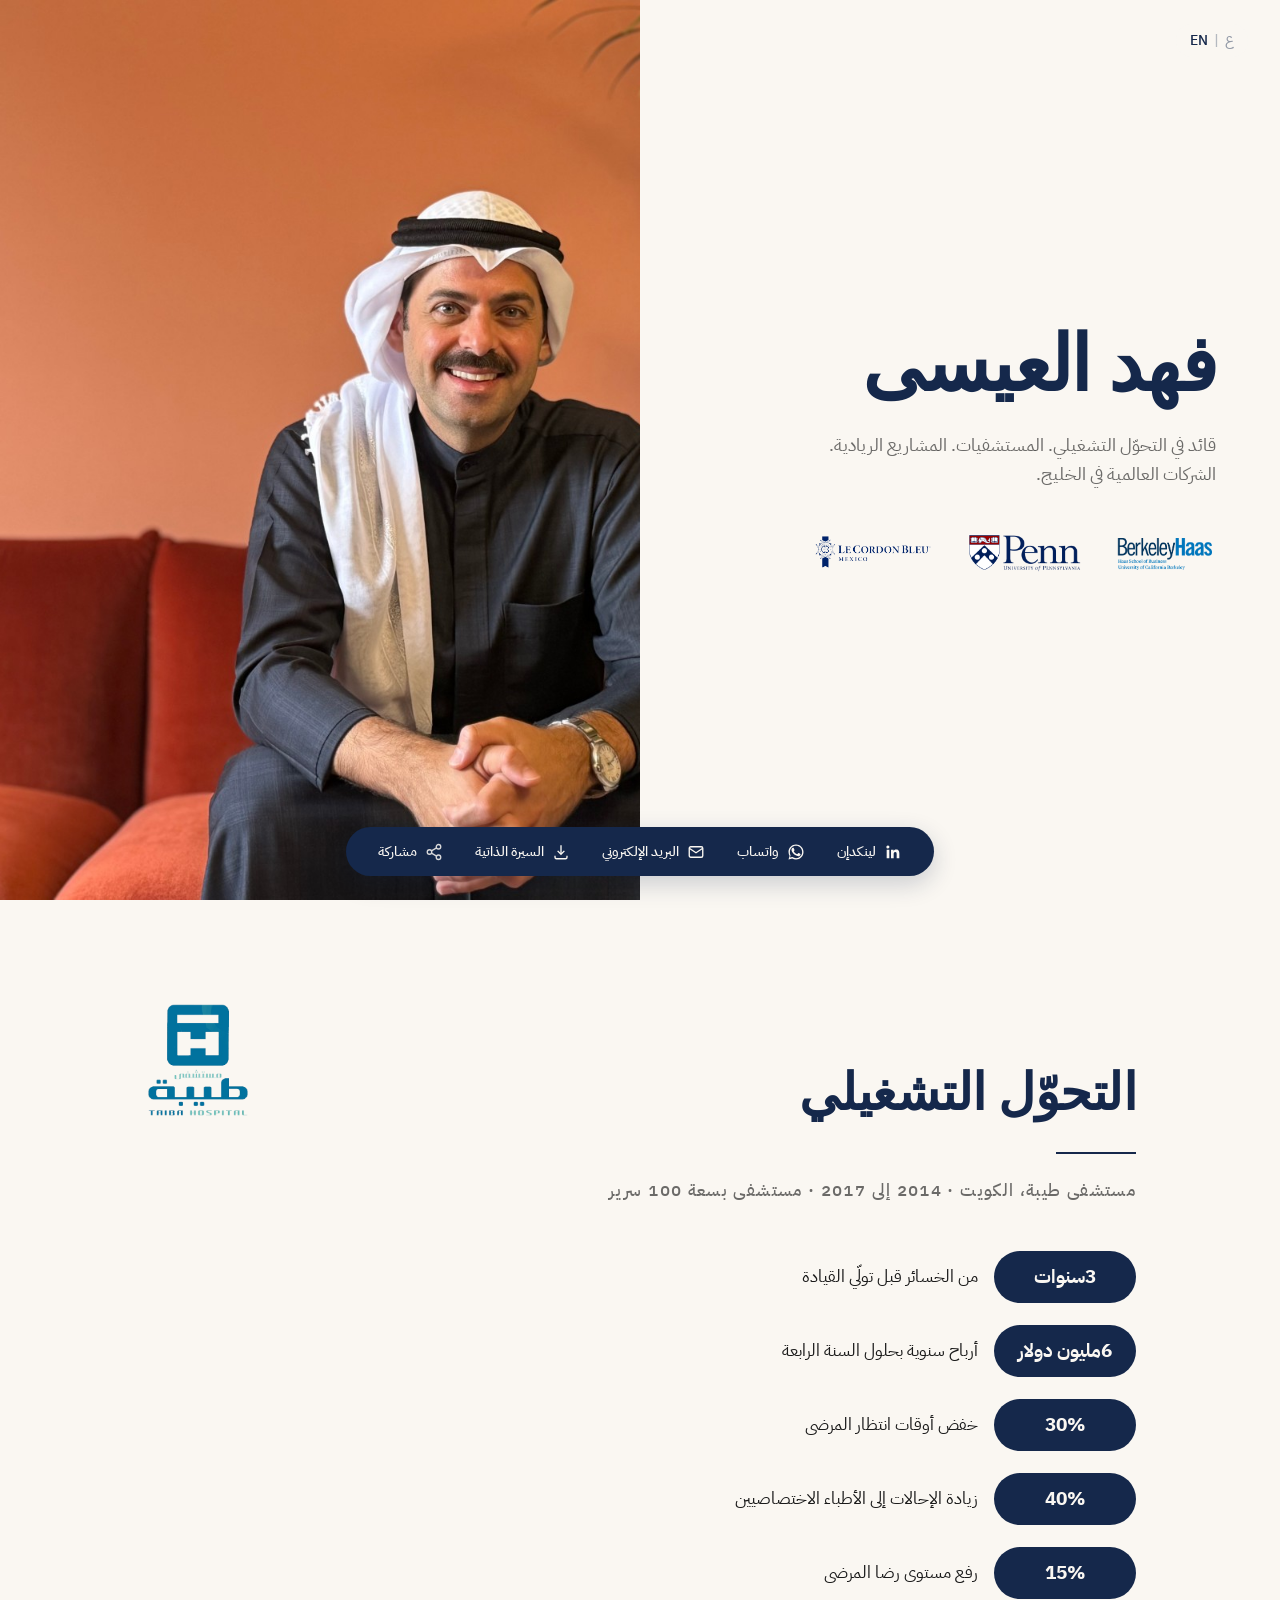
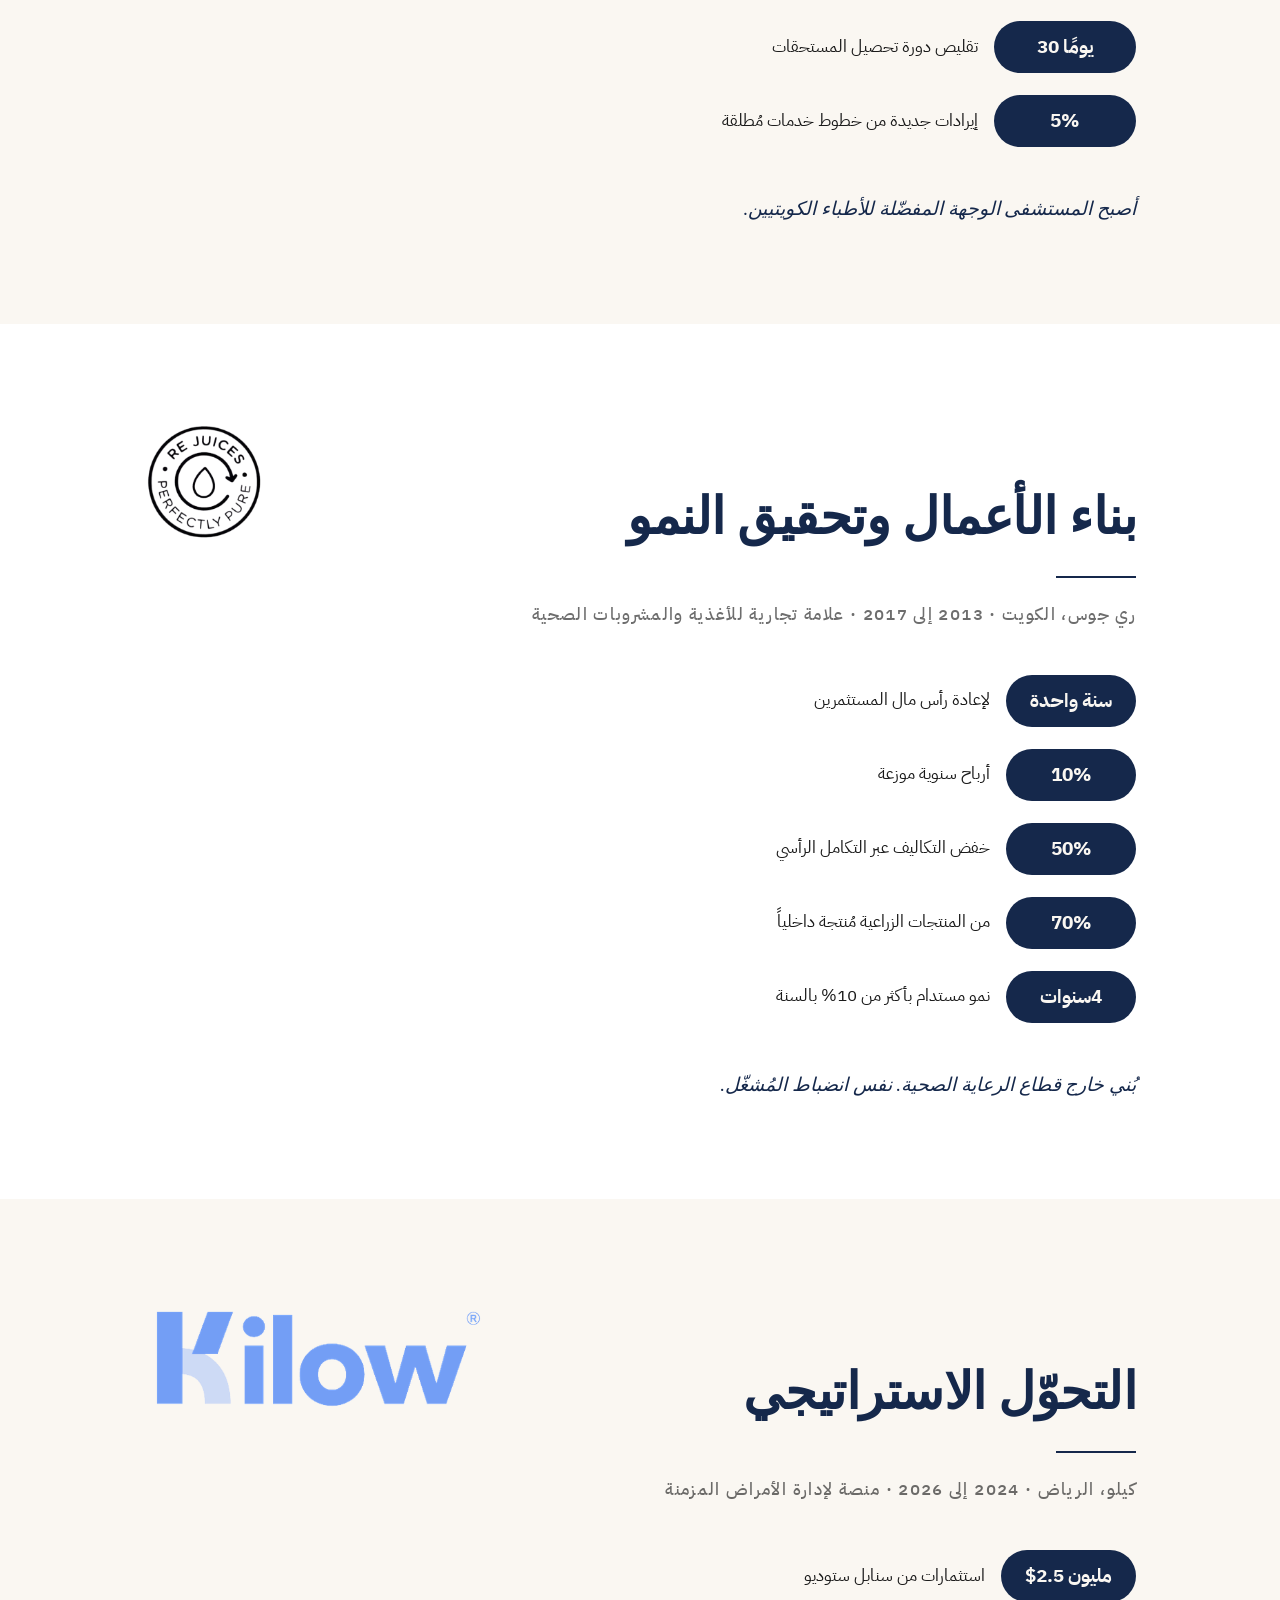
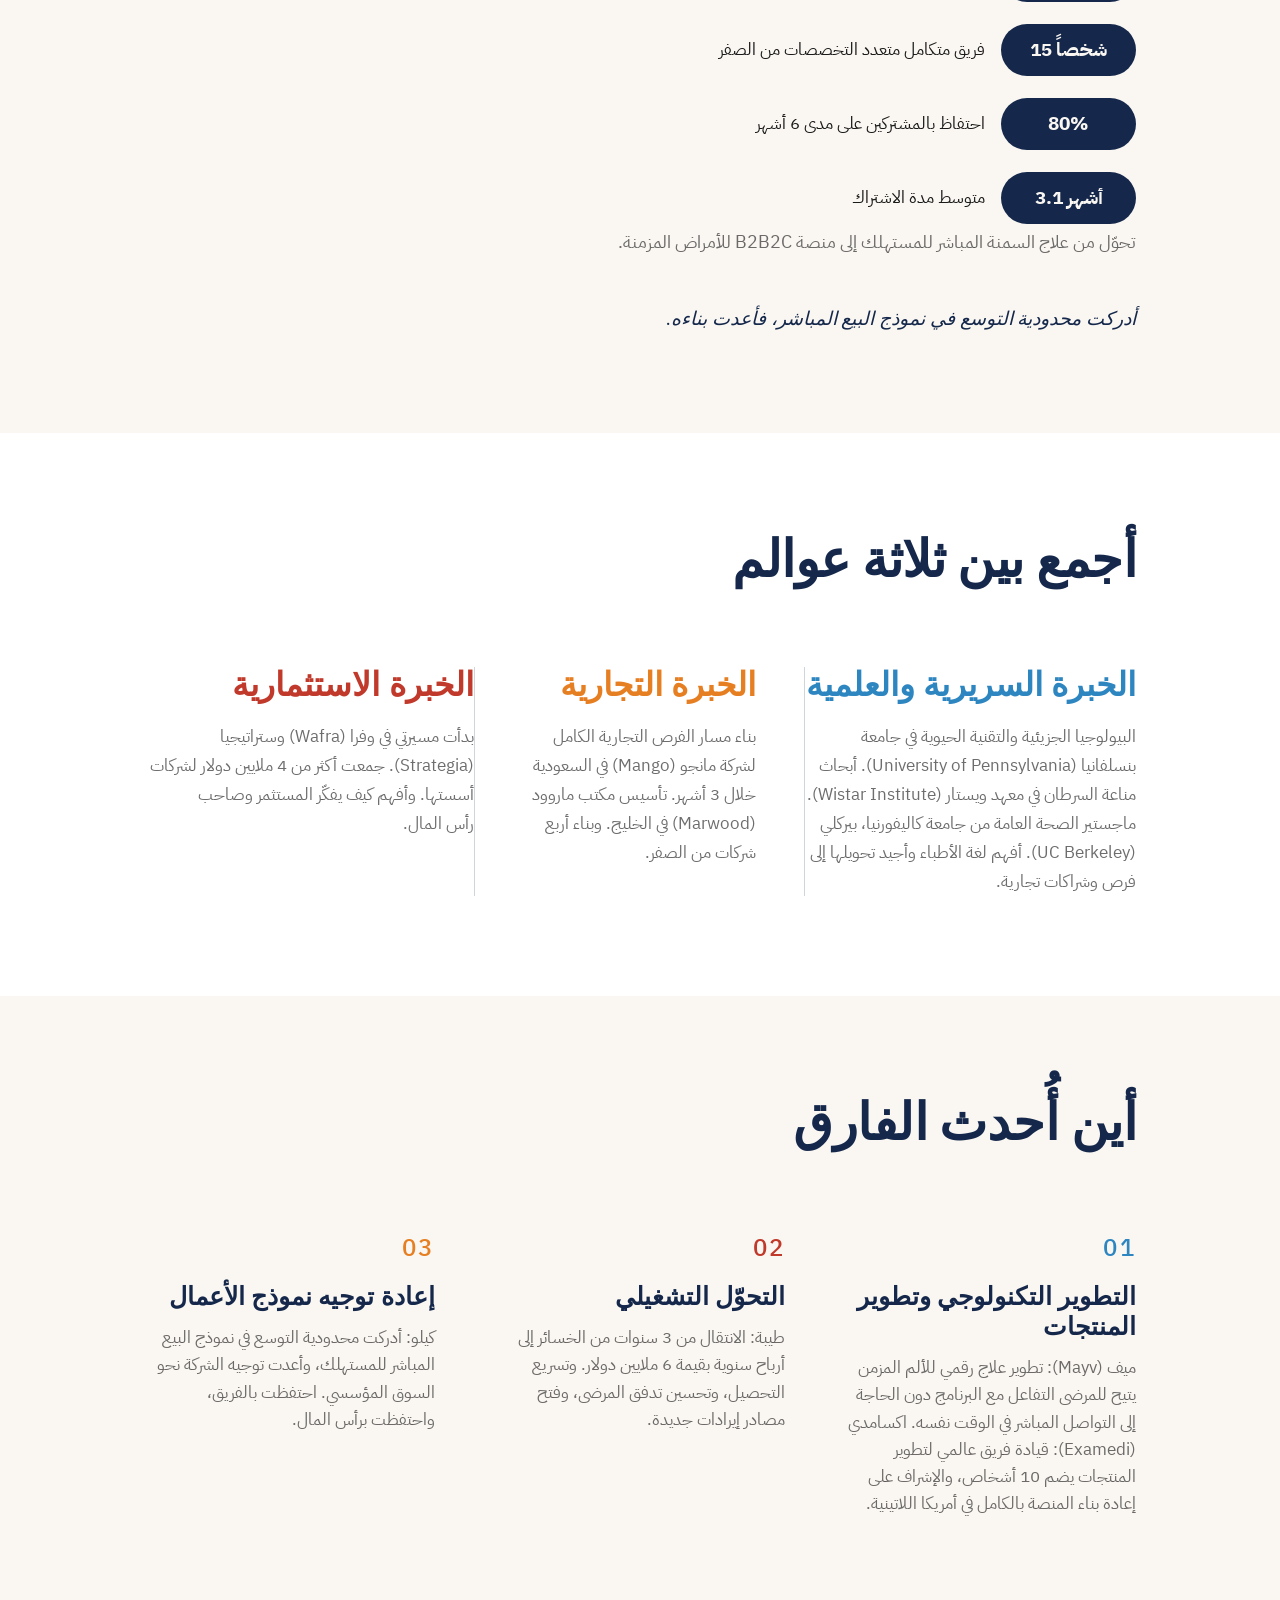
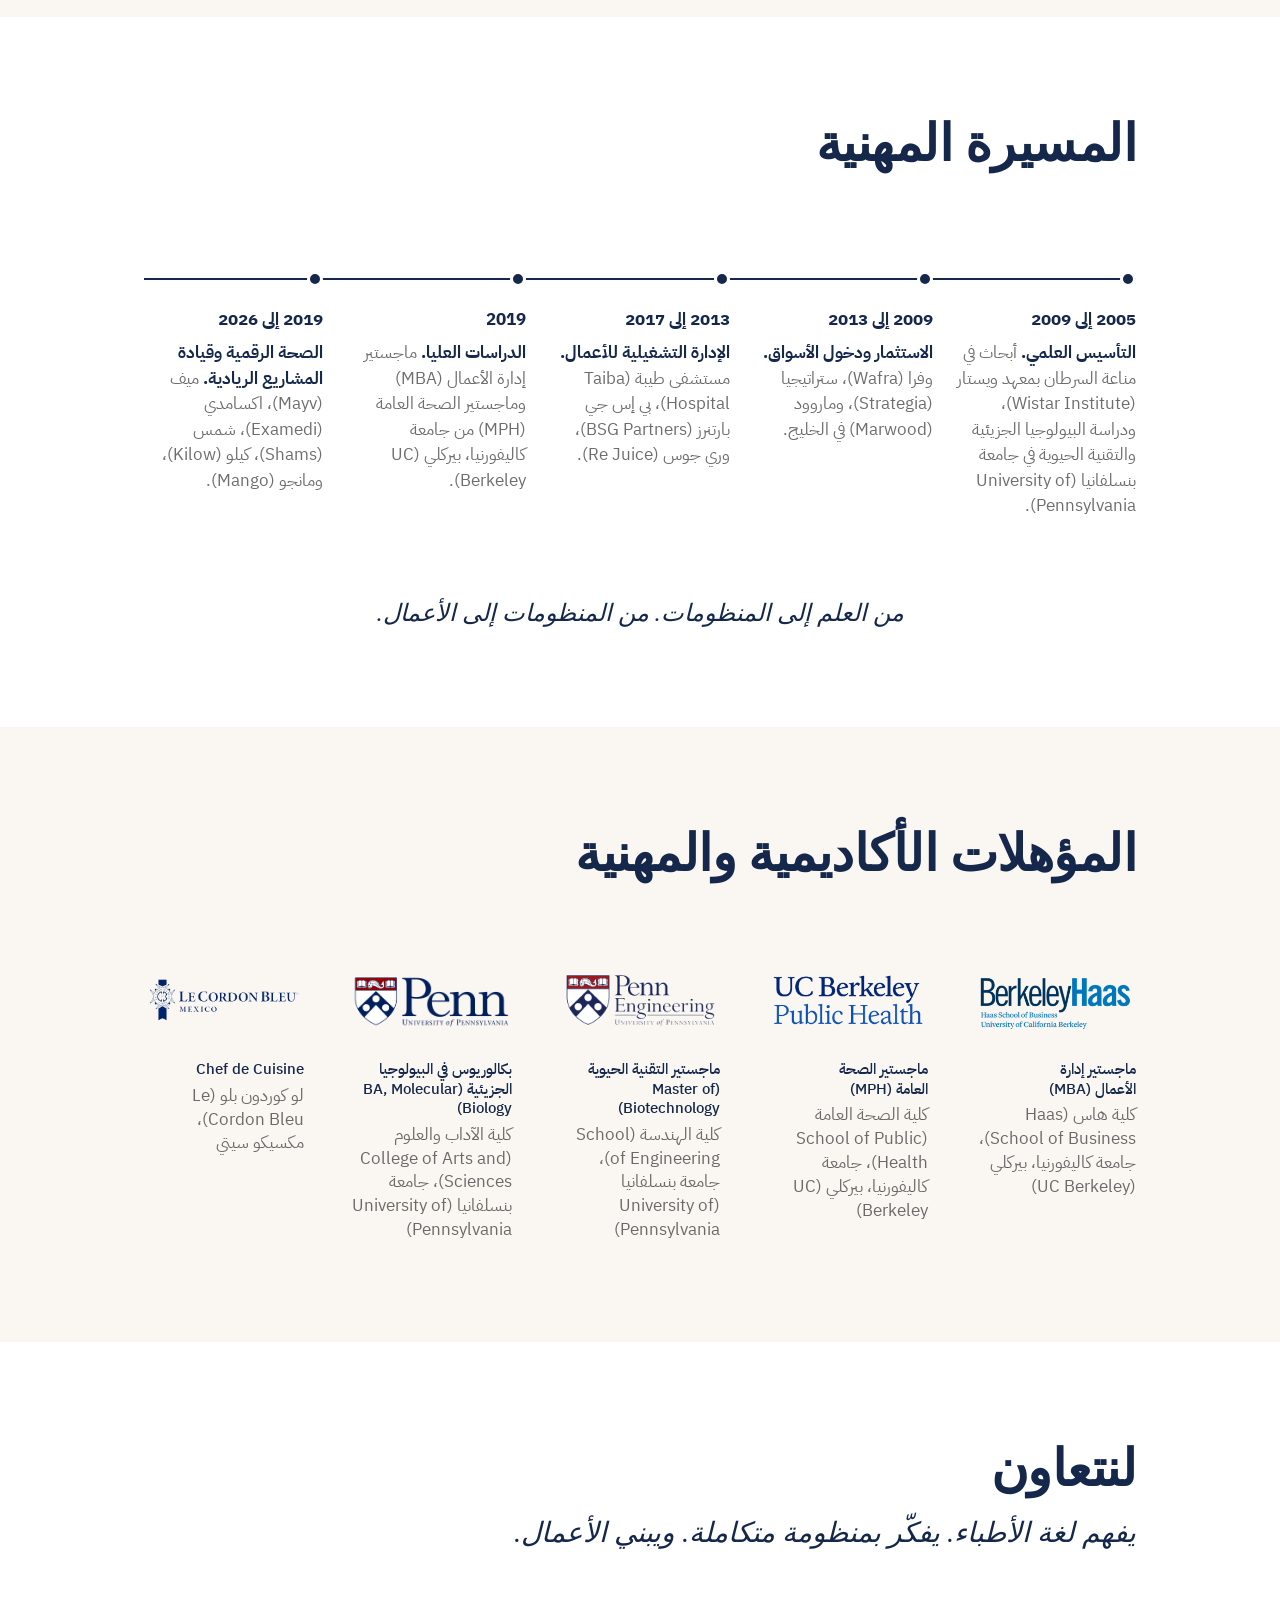
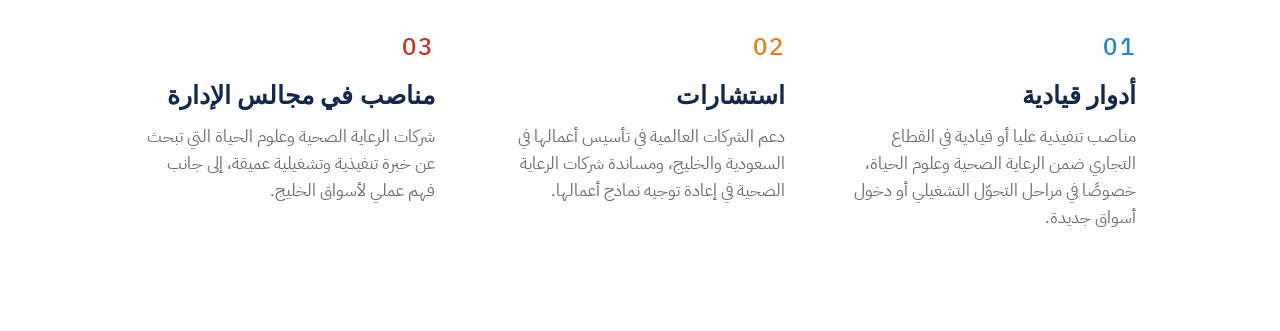
==== commit dab79cc4: "Fix Arabic pills to callout-only, and timeline connector RTL bug Part 1: the Arabic pill was wrappin" ====
--- a/ar/index.html
+++ b/ar/index.html
@@ -79,13 +79,34 @@
         <p class="chapter-descriptor">مستشفى بسعة 100 سرير</p>
         <p class="chapter-subtitle">مستشفى طيبة، الكويت | 2014 إلى 2017</p>
         <ul class="ar-pill-list">
-          <li class="ar-pill">3 سنوات من الخسائر قبل تولّي القيادة</li>
-          <li class="ar-pill">تحقيق أرباح سنوية بقيمة 6 ملايين دولار بحلول السنة الرابعة</li>
-          <li class="ar-pill">خفض أوقات انتظار المرضى بنسبة 30%</li>
-          <li class="ar-pill">زيادة الإحالات إلى الأطباء الاختصاصيين بنسبة 40%</li>
-          <li class="ar-pill">رفع مستوى رضا المرضى بنسبة 15%</li>
-          <li class="ar-pill">تقليص دورة تحصيل المستحقات بمقدار 30 يومًا</li>
-          <li class="ar-pill">ساهمت بتفعيل خدمات جديدة وزيادة 5% من إجمالي الإيرادات</li>
+          <li class="ar-pill-row">
+            <span class="ar-pill" dir="rtl"><span dir="ltr">3</span> سنوات</span>
+            <span class="ar-pill-prose">من الخسائر قبل تولّي القيادة</span>
+          </li>
+          <li class="ar-pill-row">
+            <span class="ar-pill" dir="rtl"><span dir="ltr">6</span> مليون دولار</span>
+            <span class="ar-pill-prose">أرباح سنوية بحلول السنة الرابعة</span>
+          </li>
+          <li class="ar-pill-row">
+            <span class="ar-pill" dir="ltr">30%</span>
+            <span class="ar-pill-prose">خفض أوقات انتظار المرضى</span>
+          </li>
+          <li class="ar-pill-row">
+            <span class="ar-pill" dir="ltr">40%</span>
+            <span class="ar-pill-prose">زيادة الإحالات إلى الأطباء الاختصاصيين</span>
+          </li>
+          <li class="ar-pill-row">
+            <span class="ar-pill" dir="ltr">15%</span>
+            <span class="ar-pill-prose">رفع مستوى رضا المرضى</span>
+          </li>
+          <li class="ar-pill-row">
+            <span class="ar-pill" dir="ltr">30 يومًا</span>
+            <span class="ar-pill-prose">تقليص دورة تحصيل المستحقات</span>
+          </li>
+          <li class="ar-pill-row">
+            <span class="ar-pill" dir="ltr">5%</span>
+            <span class="ar-pill-prose">إيرادات جديدة من خطوط خدمات مُطلقة</span>
+          </li>
         </ul>
         <p class="chapter-closing">أصبح المستشفى الوجهة المفضّلة للأطباء الكويتيين.</p>
       </section>
@@ -99,11 +120,26 @@
         <p class="chapter-descriptor">علامة تجارية للأغذية والمشروبات الصحية</p>
         <p class="chapter-subtitle">ري جوس، الكويت | 2013 إلى 2017</p>
         <ul class="ar-pill-list">
-          <li class="ar-pill">سنة واحدة — لإعادة رأس مال المستثمرين</li>
-          <li class="ar-pill">10% — أرباح سنوية موزعة</li>
-          <li class="ar-pill">خفض التكاليف بنسبة 50% من خلال التكامل الرأسي</li>
-          <li class="ar-pill">تأمين 70% من المنتجات الزراعية من مصادر داخلية</li>
-          <li class="ar-pill">أربع سنوات من النمو المستدام بمعدلات أكثر من 10% بالسنة</li>
+          <li class="ar-pill-row">
+            <span class="ar-pill" dir="rtl">سنة واحدة</span>
+            <span class="ar-pill-prose">لإعادة رأس مال المستثمرين</span>
+          </li>
+          <li class="ar-pill-row">
+            <span class="ar-pill" dir="ltr">10%</span>
+            <span class="ar-pill-prose">أرباح سنوية موزعة</span>
+          </li>
+          <li class="ar-pill-row">
+            <span class="ar-pill" dir="ltr">50%</span>
+            <span class="ar-pill-prose">خفض التكاليف عبر التكامل الرأسي</span>
+          </li>
+          <li class="ar-pill-row">
+            <span class="ar-pill" dir="ltr">70%</span>
+            <span class="ar-pill-prose">من المنتجات الزراعية مُنتجة داخلياً</span>
+          </li>
+          <li class="ar-pill-row">
+            <span class="ar-pill" dir="rtl"><span dir="ltr">4</span> سنوات</span>
+            <span class="ar-pill-prose">نمو مستدام بأكثر من 10% بالسنة</span>
+          </li>
         </ul>
         <p class="chapter-closing">بُني خارج قطاع الرعاية الصحية. نفس انضباط المُشغّل.</p>
       </section>
@@ -117,10 +153,22 @@
         <p class="chapter-descriptor">منصة لإدارة الأمراض المزمنة</p>
         <p class="chapter-subtitle">كيلو، الرياض | 2024 إلى 2026</p>
         <ul class="ar-pill-list">
-          <li class="ar-pill">$2.5 مليون — استثمارات جُمعت من سنابل ستوديو</li>
-          <li class="ar-pill">بناء فريق متكامل متعدد التخصصات من 15 شخصاً من الصفر</li>
-          <li class="ar-pill">الاحتفاظ بنسبة 80% من المشتركين على مدى 6 أشهر</li>
-          <li class="ar-pill">متوسط مدة الاشتراك: 3.1 أشهر</li>
+          <li class="ar-pill-row">
+            <span class="ar-pill" dir="ltr">$2.5 مليون</span>
+            <span class="ar-pill-prose">استثمارات من سنابل ستوديو</span>
+          </li>
+          <li class="ar-pill-row">
+            <span class="ar-pill" dir="ltr">15 شخصاً</span>
+            <span class="ar-pill-prose">فريق متكامل متعدد التخصصات من الصفر</span>
+          </li>
+          <li class="ar-pill-row">
+            <span class="ar-pill" dir="ltr">80%</span>
+            <span class="ar-pill-prose">احتفاظ بالمشتركين على مدى 6 أشهر</span>
+          </li>
+          <li class="ar-pill-row">
+            <span class="ar-pill" dir="ltr">3.1 أشهر</span>
+            <span class="ar-pill-prose">متوسط مدة الاشتراك</span>
+          </li>
         </ul>
         <p class="ar-extra-line">تحوّل من علاج السمنة المباشر للمستهلك إلى منصة B2B2C للأمراض المزمنة.</p>
         <p class="chapter-closing">أدركت محدودية التوسع في نموذج البيع المباشر، فأعدت بناءه.</p>
@@ -354,13 +402,34 @@
       <div class="d-rule"></div>
       <p class="d-meta">مستشفى طيبة، الكويت &middot; 2014 إلى 2017 &middot; مستشفى بسعة 100 سرير</p>
       <ul class="ar-pill-list">
-        <li class="ar-pill">3 سنوات من الخسائر قبل تولّي القيادة</li>
-        <li class="ar-pill">تحقيق أرباح سنوية بقيمة 6 ملايين دولار بحلول السنة الرابعة</li>
-        <li class="ar-pill">خفض أوقات انتظار المرضى بنسبة 30%</li>
-        <li class="ar-pill">زيادة الإحالات إلى الأطباء الاختصاصيين بنسبة 40%</li>
-        <li class="ar-pill">رفع مستوى رضا المرضى بنسبة 15%</li>
-        <li class="ar-pill">تقليص دورة تحصيل المستحقات بمقدار 30 يومًا</li>
-        <li class="ar-pill">ساهمت بتفعيل خدمات جديدة وزيادة 5% من إجمالي الإيرادات</li>
+        <li class="ar-pill-row">
+          <span class="ar-pill" dir="rtl"><span dir="ltr">3</span> سنوات</span>
+          <span class="ar-pill-prose">من الخسائر قبل تولّي القيادة</span>
+        </li>
+        <li class="ar-pill-row">
+          <span class="ar-pill" dir="rtl"><span dir="ltr">6</span> مليون دولار</span>
+          <span class="ar-pill-prose">أرباح سنوية بحلول السنة الرابعة</span>
+        </li>
+        <li class="ar-pill-row">
+          <span class="ar-pill" dir="ltr">30%</span>
+          <span class="ar-pill-prose">خفض أوقات انتظار المرضى</span>
+        </li>
+        <li class="ar-pill-row">
+          <span class="ar-pill" dir="ltr">40%</span>
+          <span class="ar-pill-prose">زيادة الإحالات إلى الأطباء الاختصاصيين</span>
+        </li>
+        <li class="ar-pill-row">
+          <span class="ar-pill" dir="ltr">15%</span>
+          <span class="ar-pill-prose">رفع مستوى رضا المرضى</span>
+        </li>
+        <li class="ar-pill-row">
+          <span class="ar-pill" dir="ltr">30 يومًا</span>
+          <span class="ar-pill-prose">تقليص دورة تحصيل المستحقات</span>
+        </li>
+        <li class="ar-pill-row">
+          <span class="ar-pill" dir="ltr">5%</span>
+          <span class="ar-pill-prose">إيرادات جديدة من خطوط خدمات مُطلقة</span>
+        </li>
       </ul>
       <p class="d-closing">أصبح المستشفى الوجهة المفضّلة للأطباء الكويتيين.</p>
     </div>
@@ -376,11 +445,26 @@
       <div class="d-rule"></div>
       <p class="d-meta">ري جوس، الكويت &middot; 2013 إلى 2017 &middot; علامة تجارية للأغذية والمشروبات الصحية</p>
       <ul class="ar-pill-list">
-        <li class="ar-pill">سنة واحدة — لإعادة رأس مال المستثمرين</li>
-        <li class="ar-pill">10% — أرباح سنوية موزعة</li>
-        <li class="ar-pill">خفض التكاليف بنسبة 50% من خلال التكامل الرأسي</li>
-        <li class="ar-pill">تأمين 70% من المنتجات الزراعية من مصادر داخلية</li>
-        <li class="ar-pill">أربع سنوات من النمو المستدام بمعدلات أكثر من 10% بالسنة</li>
+        <li class="ar-pill-row">
+          <span class="ar-pill" dir="rtl">سنة واحدة</span>
+          <span class="ar-pill-prose">لإعادة رأس مال المستثمرين</span>
+        </li>
+        <li class="ar-pill-row">
+          <span class="ar-pill" dir="ltr">10%</span>
+          <span class="ar-pill-prose">أرباح سنوية موزعة</span>
+        </li>
+        <li class="ar-pill-row">
+          <span class="ar-pill" dir="ltr">50%</span>
+          <span class="ar-pill-prose">خفض التكاليف عبر التكامل الرأسي</span>
+        </li>
+        <li class="ar-pill-row">
+          <span class="ar-pill" dir="ltr">70%</span>
+          <span class="ar-pill-prose">من المنتجات الزراعية مُنتجة داخلياً</span>
+        </li>
+        <li class="ar-pill-row">
+          <span class="ar-pill" dir="rtl"><span dir="ltr">4</span> سنوات</span>
+          <span class="ar-pill-prose">نمو مستدام بأكثر من 10% بالسنة</span>
+        </li>
       </ul>
       <p class="d-closing">بُني خارج قطاع الرعاية الصحية. نفس انضباط المُشغّل.</p>
     </div>
@@ -396,10 +480,22 @@
       <div class="d-rule"></div>
       <p class="d-meta">كيلو، الرياض &middot; 2024 إلى 2026 &middot; منصة لإدارة الأمراض المزمنة</p>
       <ul class="ar-pill-list">
-        <li class="ar-pill">$2.5 مليون — استثمارات جُمعت من سنابل ستوديو</li>
-        <li class="ar-pill">بناء فريق متكامل متعدد التخصصات من 15 شخصاً من الصفر</li>
-        <li class="ar-pill">الاحتفاظ بنسبة 80% من المشتركين على مدى 6 أشهر</li>
-        <li class="ar-pill">متوسط مدة الاشتراك: 3.1 أشهر</li>
+        <li class="ar-pill-row">
+          <span class="ar-pill" dir="ltr">$2.5 مليون</span>
+          <span class="ar-pill-prose">استثمارات من سنابل ستوديو</span>
+        </li>
+        <li class="ar-pill-row">
+          <span class="ar-pill" dir="ltr">15 شخصاً</span>
+          <span class="ar-pill-prose">فريق متكامل متعدد التخصصات من الصفر</span>
+        </li>
+        <li class="ar-pill-row">
+          <span class="ar-pill" dir="ltr">80%</span>
+          <span class="ar-pill-prose">احتفاظ بالمشتركين على مدى 6 أشهر</span>
+        </li>
+        <li class="ar-pill-row">
+          <span class="ar-pill" dir="ltr">3.1 أشهر</span>
+          <span class="ar-pill-prose">متوسط مدة الاشتراك</span>
+        </li>
       </ul>
       <p class="ar-extra-line">تحوّل من علاج السمنة المباشر للمستهلك إلى منصة B2B2C للأمراض المزمنة.</p>
       <p class="d-closing">أدركت محدودية التوسع في نموذج البيع المباشر، فأعدت بناءه.</p>
--- a/rtl.css
+++ b/rtl.css
@@ -69,28 +69,86 @@
   left: 24px;
 }
 
-/* ---------- Arabic-only full-sentence pill component, used in place
-   of the English outcome-list/numbers-grid split (number + text) on
-   Frames 2-4, both mobile and desktop: Arabic naturally embeds the
-   number mid-sentence, so each stat becomes one self-contained pill
-   rather than a separate hook number and description. ---------- */
+/* ---------- Mobile: Frame 7 vertical timeline. The connector line and
+   dot are a physical border-left + left: -5px in styles.css, which
+   direction: rtl does not touch (same category of fix as .tap-hint
+   above): left as-is, the line stays pinned to the screen's left edge
+   while the now-right-aligned Arabic text sits far away from it,
+   stranding the marker from the text it belongs to. Flipping both to
+   the right edge puts the line and dot immediately beside the text,
+   matching how they hug it in the English version. ---------- */
+.arc-item {
+  border-left: none;
+  border-right: 2px solid var(--line);
+  padding-left: 0;
+  padding-right: 14px;
+}
+
+.arc-item::before {
+  left: auto;
+  right: -5px;
+}
+
+/* ---------- Arabic pill component for Frames 2-4 (mobile and
+   desktop): the pill is a callout for the FIGURE only (e.g. "30%",
+   "3 سنوات"); the rest of the line is ordinary prose next to it, not
+   wrapped inside the pill. A grid, not a flex row, for the same
+   reason as the English desktop pills it's modeled on: a plain
+   row gives each pill only its own content's width, so a short "10%"
+   pill and a long "6 مليون دولار" pill in the same frame would end up
+   different sizes; a shared "auto" grid column sizes to the WIDEST
+   pill in that frame and (via Grid's default justify-items: stretch)
+   stretches every pill in the list to that same shared width, which
+   is what makes them read as one clean column instead of a ragged
+   row of differently-sized pills. .ar-pill-row is `display: contents`
+   so its pill + prose land directly in the parent grid's two columns.
+   Column order: with the list inheriting direction: rtl from the
+   page, grid column 1 (the pill, placed first in DOM) lands on the
+   RIGHT and column 2 (the prose) on the left, with no row-reverse
+   needed (same lesson learned elsewhere in this file: row-reverse on
+   an already-rtl container double-reverses). Each pill's own `dir`
+   is set per-string in the markup: digit-first figures ("30%", "$2.5
+   مليون") get dir="ltr" so the number and any symbol stay anchored in
+   reading order; Arabic-led or grammatically word-first figures
+   ("سنة واحدة", "٤ سنوات") get dir="rtl" with any embedded Western
+   digit wrapped in its own dir="ltr" span. */
 .ar-pill-list {
   list-style: none;
   margin: 22px 0 0;
   padding: 0;
-  display: flex;
-  flex-direction: column;
-  gap: 12px;
+  display: grid;
+  grid-template-columns: auto 1fr;
+  column-gap: 16px;
+  row-gap: 20px;
+  align-items: center;
+}
+
+.ar-pill-row {
+  display: contents;
 }
 
 .ar-pill {
-  display: block;
-  background: var(--navy);
-  color: var(--cream);
+  grid-column: 1;
+  display: inline-flex;
+  justify-content: center;
+  align-items: center;
+  min-width: 120px;
+  box-sizing: border-box;
+  background: #15284b;
+  color: #faf7f2;
+  font-family: var(--sans);
+  font-weight: 700;
+  padding: 10px 20px;
   border-radius: 999px;
-  padding: 14px 24px;
-  font-size: 1.05rem;
-  line-height: 1.6;
+  white-space: nowrap;
+  font-variant-numeric: lining-nums;
+}
+
+.ar-pill-prose {
+  grid-column: 2;
+  font-size: 1.1rem;
+  color: #1a1a1a;
+  line-height: 1.7;
   text-align: right;
 }
 
@@ -140,12 +198,16 @@
      applied to the rest of the desktop body copy below. */
   .ar-pill-list {
     margin-top: 48px;
-    gap: 14px;
+    row-gap: 22px;
   }
 
   .ar-pill {
-    font-size: 1.15rem;
-    padding: 16px 28px;
+    font-size: 1.1rem;
+    padding: 12px 24px;
+  }
+
+  .ar-pill-prose {
+    font-size: 17px;
   }
 
   .ar-extra-line {
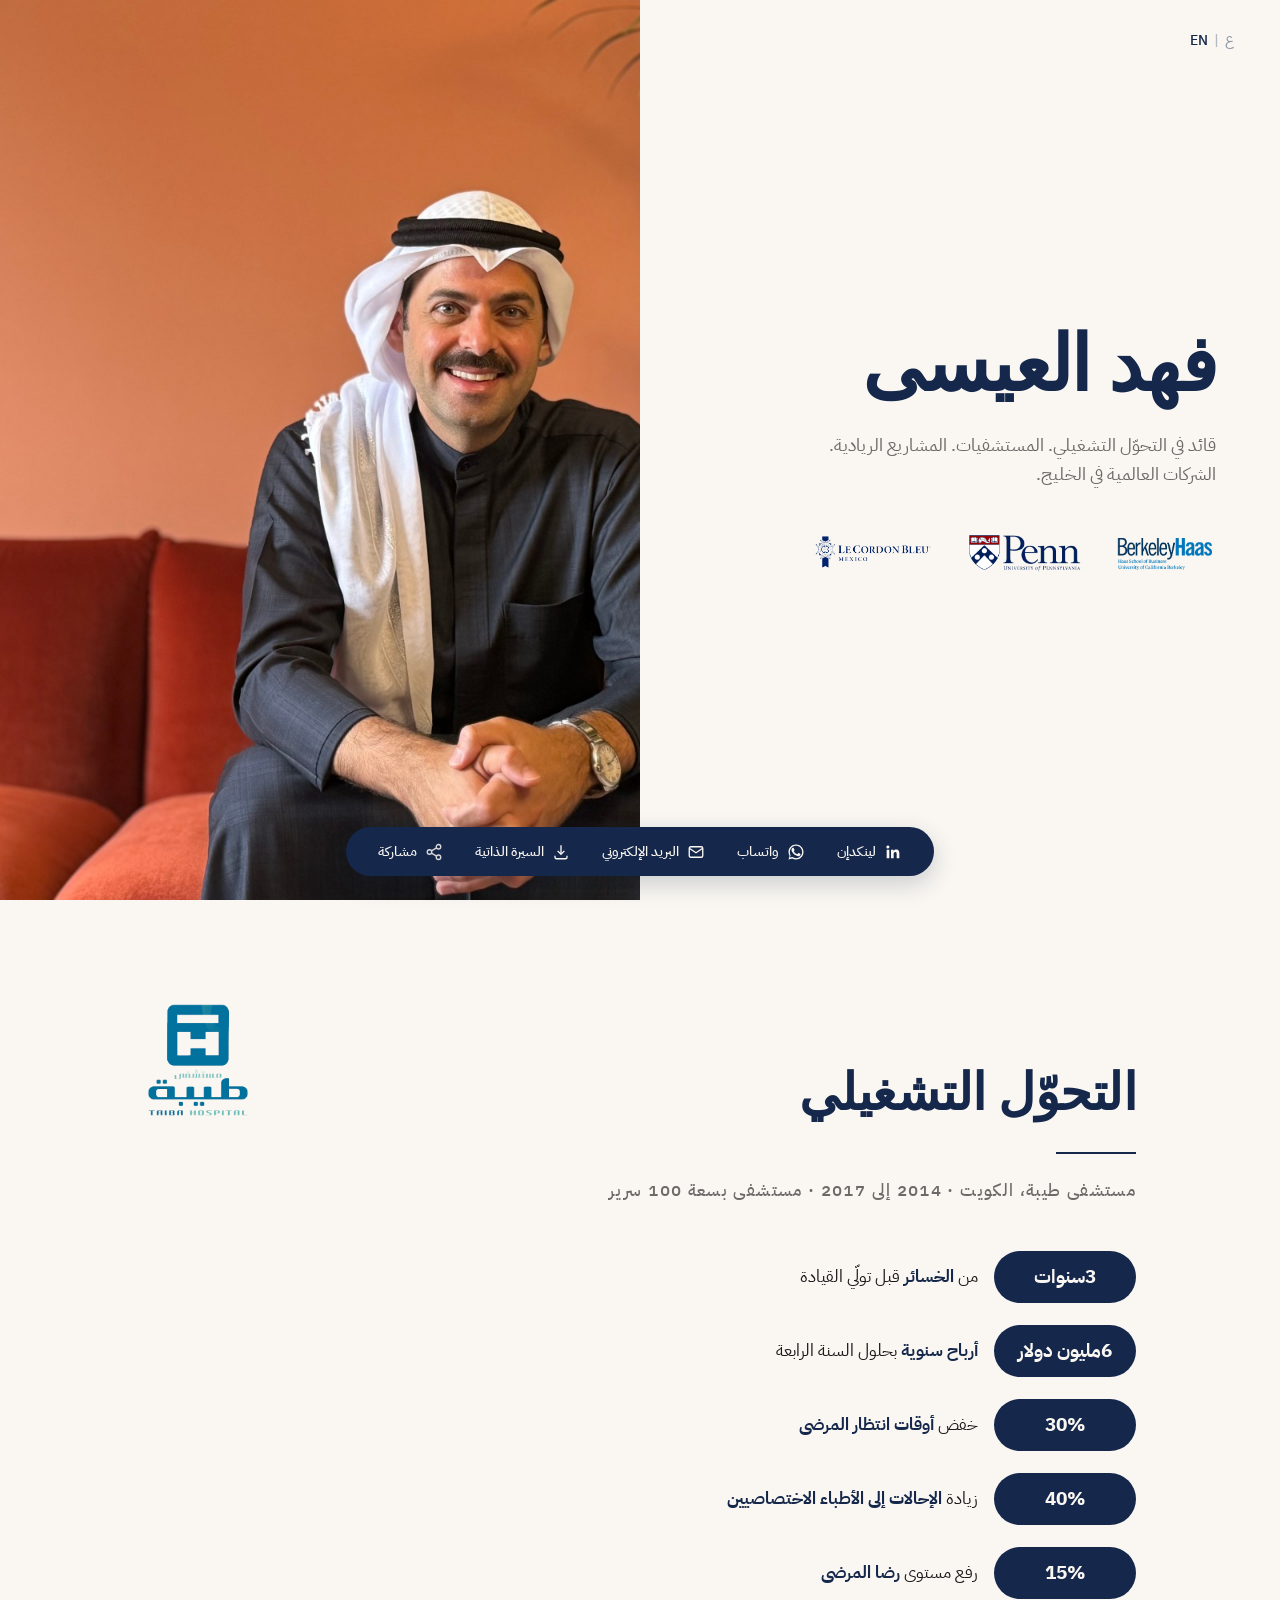
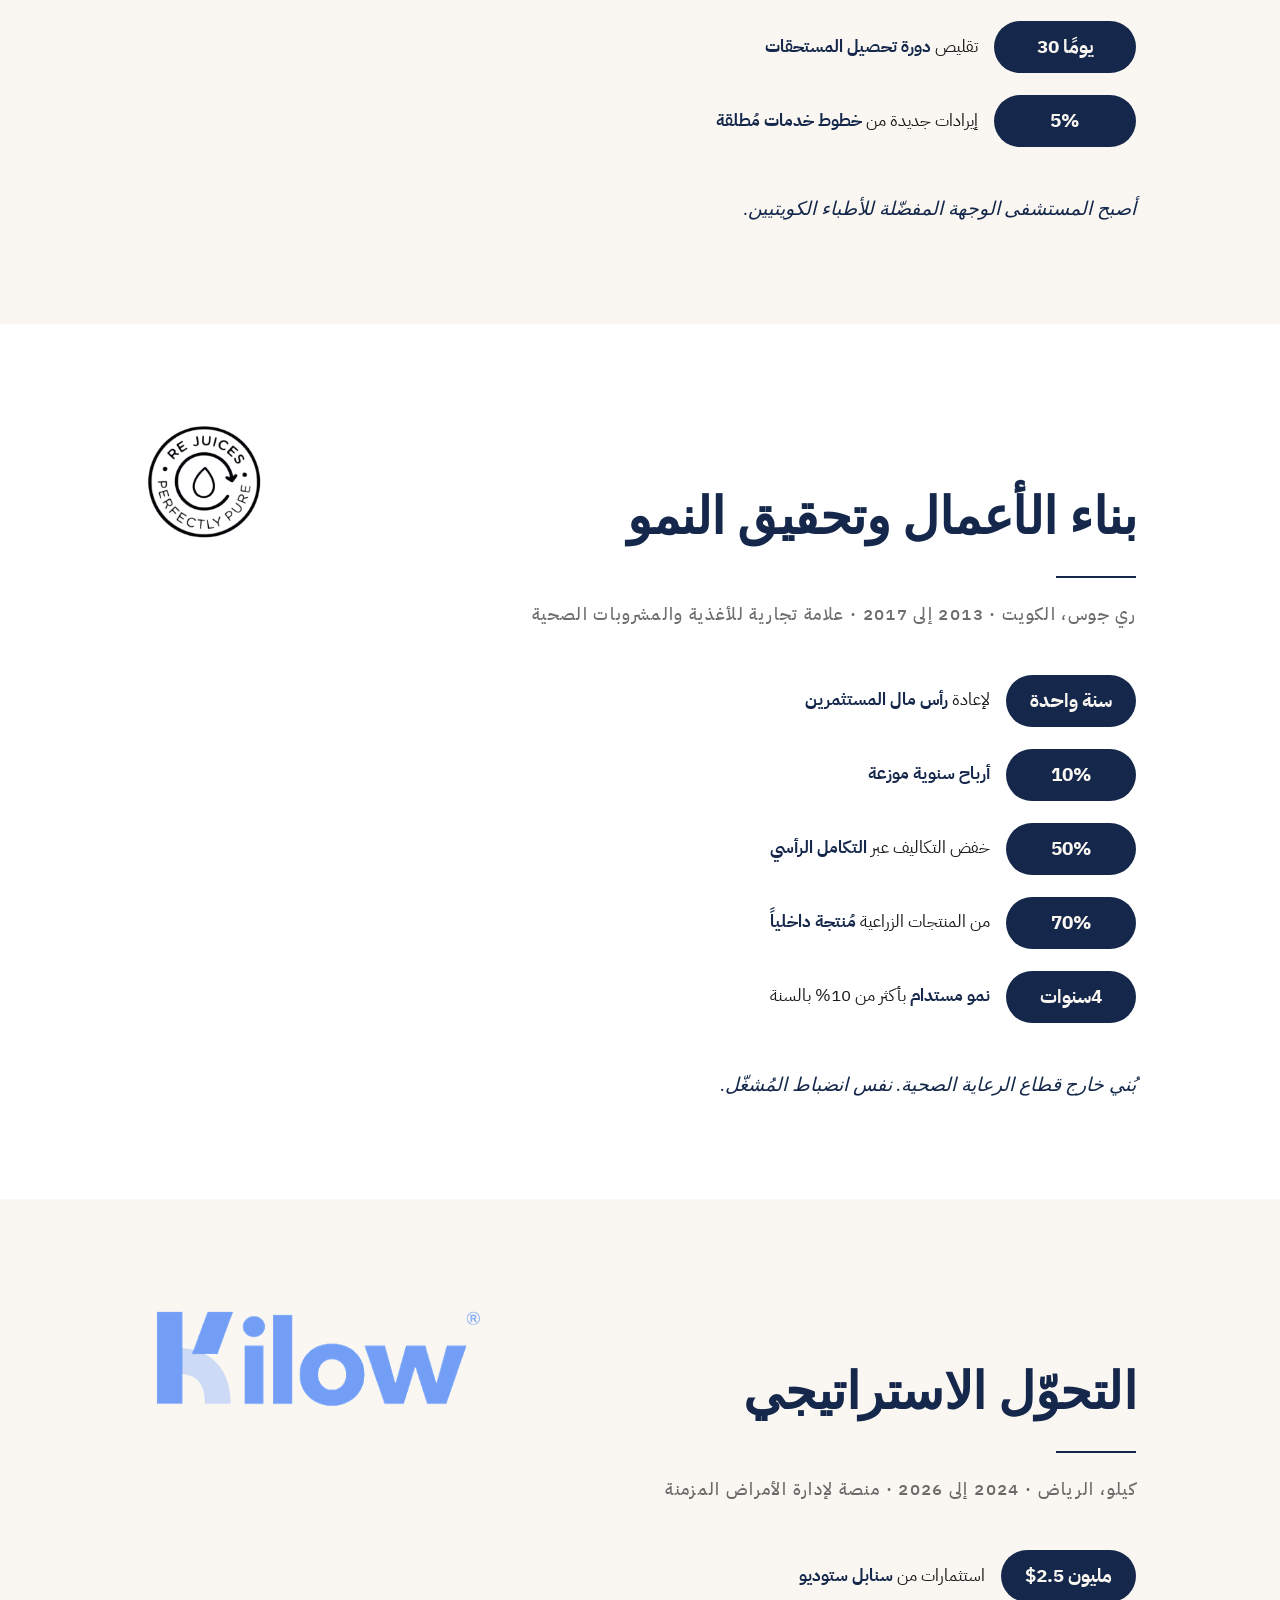
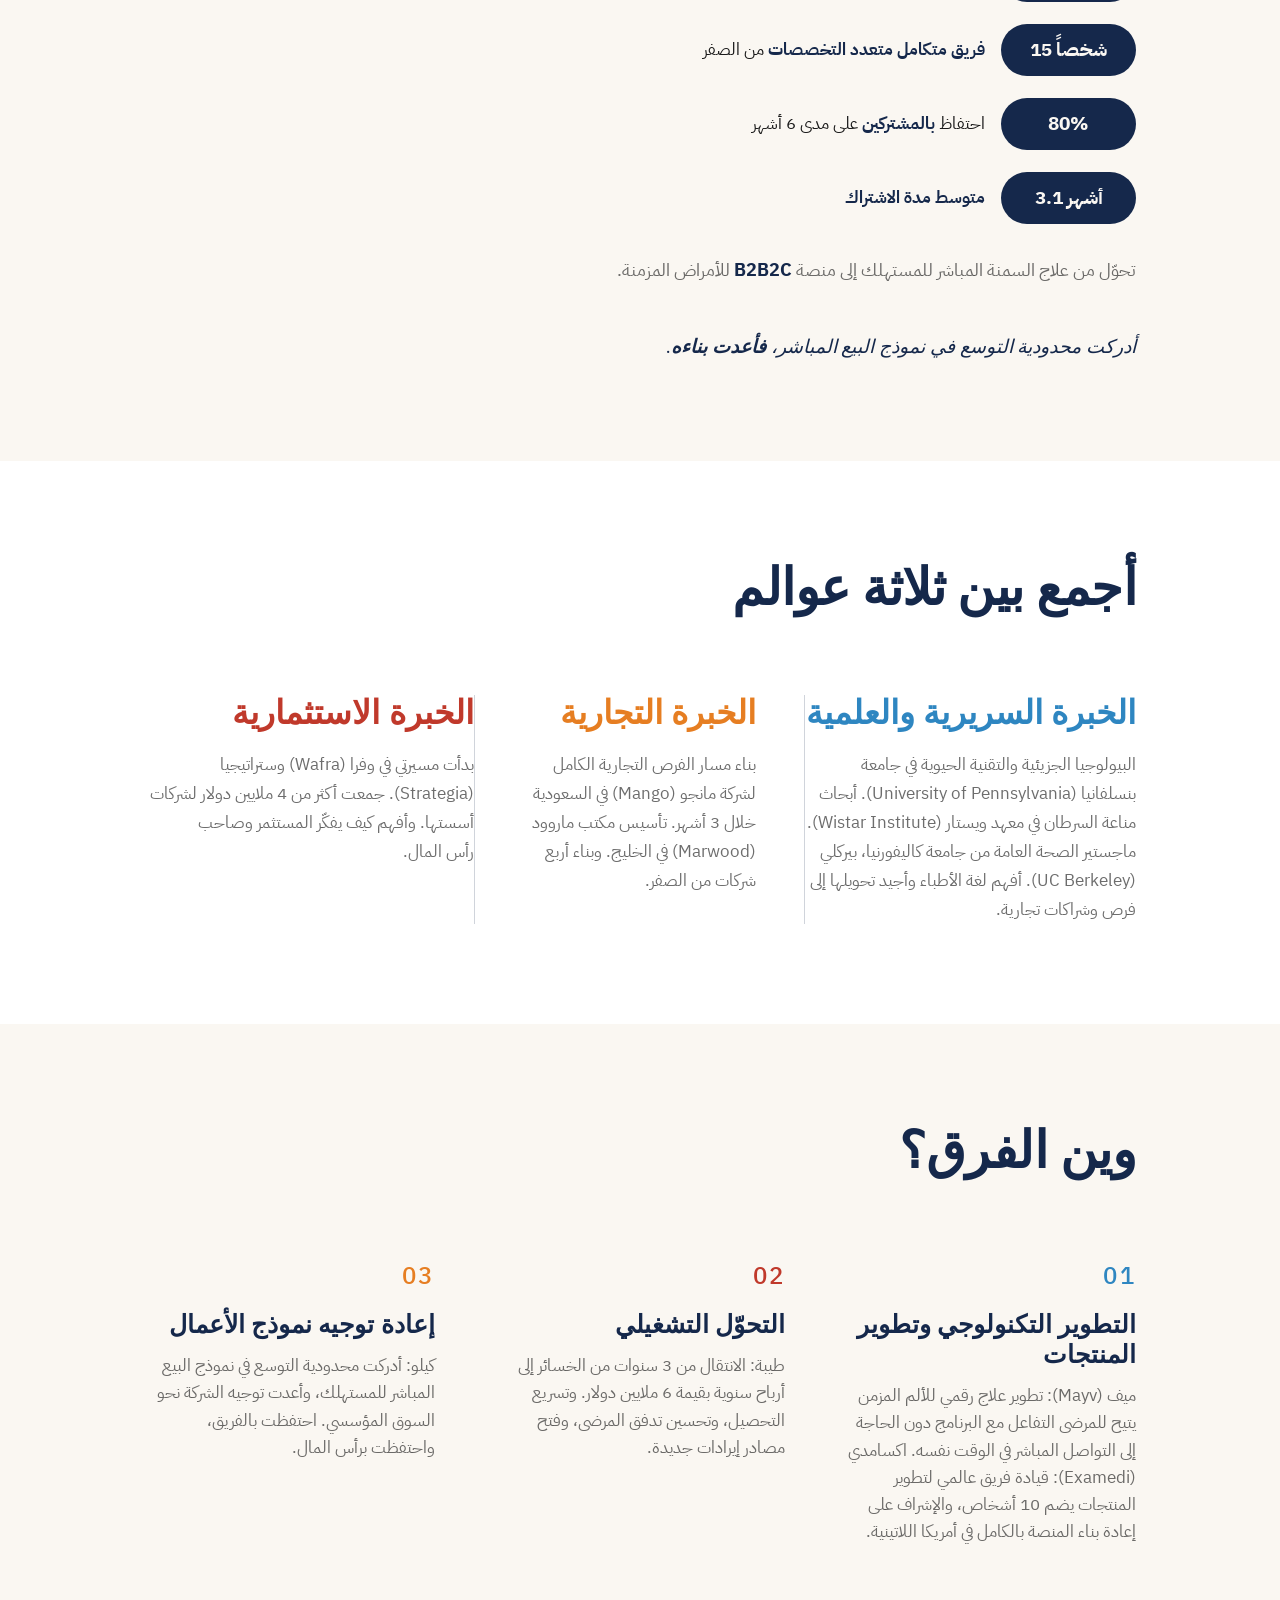
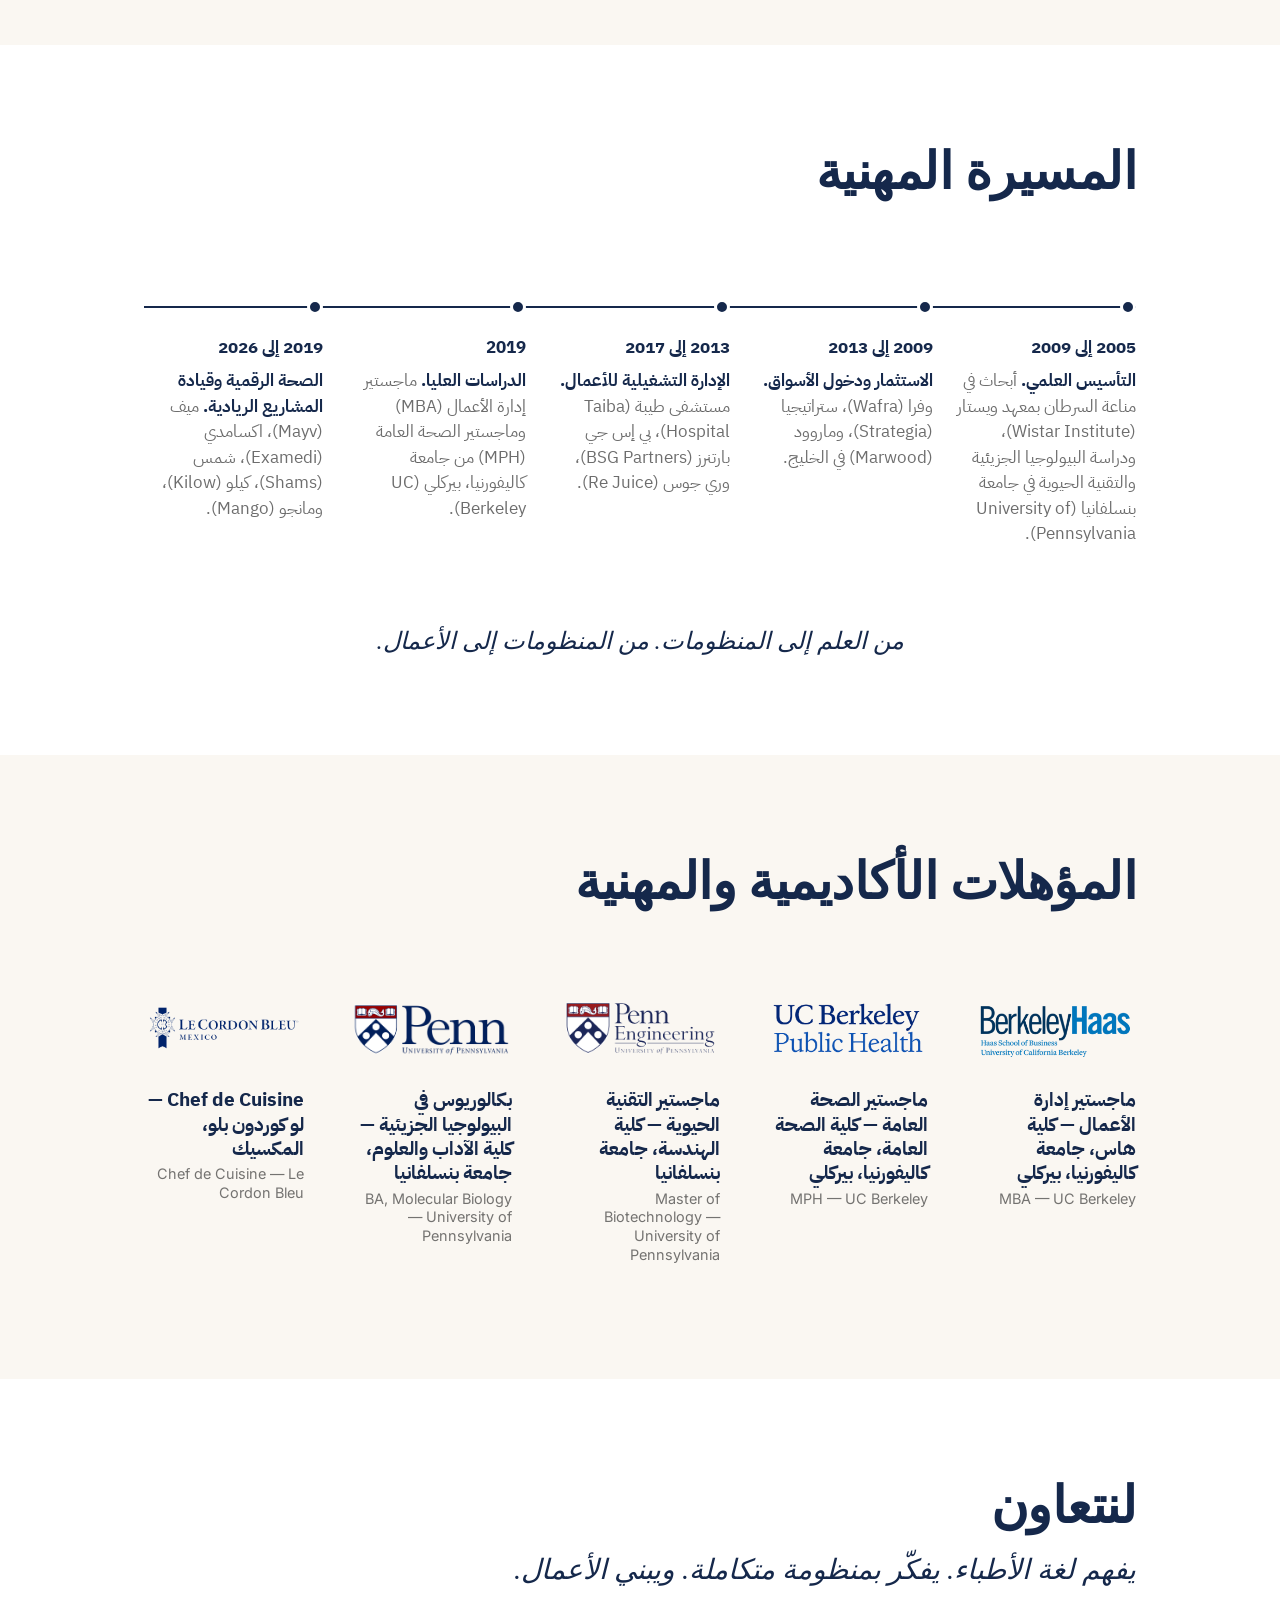
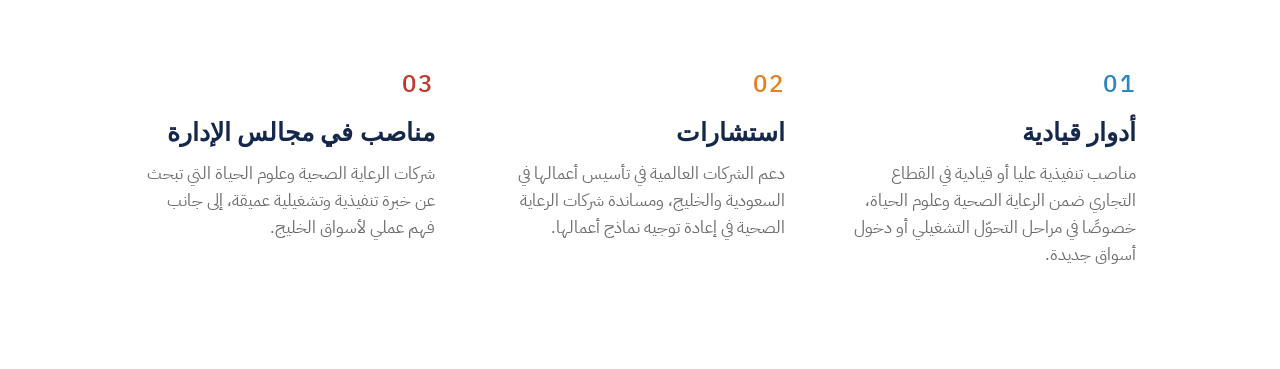
==== commit c2b9232f: "Refine Arabic Frame 4 spacing, bold highlights, Frame 6 title, credentials layout, Frame 9 breathing" ====
--- a/ar/index.html
+++ b/ar/index.html
@@ -18,7 +18,7 @@
 <meta name="twitter:image" content="https://www.fahedalessa.com/assets/headshot.jpg" />
 <link rel="preconnect" href="https://fonts.googleapis.com" />
 <link rel="preconnect" href="https://fonts.gstatic.com" crossorigin />
-<link href="https://fonts.googleapis.com/css2?family=Noto+Serif+Arabic:wght@500;600;700&family=IBM+Plex+Sans+Arabic:wght@300;400;500;600;700&display=swap" rel="stylesheet" />
+<link href="https://fonts.googleapis.com/css2?family=Noto+Serif+Arabic:wght@500;600;700&family=IBM+Plex+Sans+Arabic:wght@300;400;500;600;700&family=Inter:wght@400;500&display=swap" rel="stylesheet" />
 <link rel="stylesheet" href="/styles.css" />
 <link rel="stylesheet" href="/desktop.css" />
 <link rel="stylesheet" href="/rtl.css" />
@@ -81,31 +81,31 @@
         <ul class="ar-pill-list">
           <li class="ar-pill-row">
             <span class="ar-pill" dir="rtl"><span dir="ltr">3</span> سنوات</span>
-            <span class="ar-pill-prose">من الخسائر قبل تولّي القيادة</span>
+            <span class="ar-pill-prose">من <strong>الخسائر</strong> قبل تولّي القيادة</span>
           </li>
           <li class="ar-pill-row">
             <span class="ar-pill" dir="rtl"><span dir="ltr">6</span> مليون دولار</span>
-            <span class="ar-pill-prose">أرباح سنوية بحلول السنة الرابعة</span>
+            <span class="ar-pill-prose"><strong>أرباح سنوية</strong> بحلول السنة الرابعة</span>
           </li>
           <li class="ar-pill-row">
             <span class="ar-pill" dir="ltr">30%</span>
-            <span class="ar-pill-prose">خفض أوقات انتظار المرضى</span>
+            <span class="ar-pill-prose">خفض <strong>أوقات انتظار المرضى</strong></span>
           </li>
           <li class="ar-pill-row">
             <span class="ar-pill" dir="ltr">40%</span>
-            <span class="ar-pill-prose">زيادة الإحالات إلى الأطباء الاختصاصيين</span>
+            <span class="ar-pill-prose">زيادة <strong>الإحالات إلى الأطباء الاختصاصيين</strong></span>
           </li>
           <li class="ar-pill-row">
             <span class="ar-pill" dir="ltr">15%</span>
-            <span class="ar-pill-prose">رفع مستوى رضا المرضى</span>
+            <span class="ar-pill-prose">رفع مستوى <strong>رضا المرضى</strong></span>
           </li>
           <li class="ar-pill-row">
             <span class="ar-pill" dir="ltr">30 يومًا</span>
-            <span class="ar-pill-prose">تقليص دورة تحصيل المستحقات</span>
+            <span class="ar-pill-prose">تقليص <strong>دورة تحصيل المستحقات</strong></span>
           </li>
           <li class="ar-pill-row">
             <span class="ar-pill" dir="ltr">5%</span>
-            <span class="ar-pill-prose">إيرادات جديدة من خطوط خدمات مُطلقة</span>
+            <span class="ar-pill-prose">إيرادات جديدة من <strong>خطوط خدمات مُطلقة</strong></span>
           </li>
         </ul>
         <p class="chapter-closing">أصبح المستشفى الوجهة المفضّلة للأطباء الكويتيين.</p>
@@ -122,23 +122,23 @@
         <ul class="ar-pill-list">
           <li class="ar-pill-row">
             <span class="ar-pill" dir="rtl">سنة واحدة</span>
-            <span class="ar-pill-prose">لإعادة رأس مال المستثمرين</span>
+            <span class="ar-pill-prose">لإعادة <strong>رأس مال المستثمرين</strong></span>
           </li>
           <li class="ar-pill-row">
             <span class="ar-pill" dir="ltr">10%</span>
-            <span class="ar-pill-prose">أرباح سنوية موزعة</span>
+            <span class="ar-pill-prose"><strong>أرباح سنوية موزعة</strong></span>
           </li>
           <li class="ar-pill-row">
             <span class="ar-pill" dir="ltr">50%</span>
-            <span class="ar-pill-prose">خفض التكاليف عبر التكامل الرأسي</span>
+            <span class="ar-pill-prose">خفض التكاليف عبر <strong>التكامل الرأسي</strong></span>
           </li>
           <li class="ar-pill-row">
             <span class="ar-pill" dir="ltr">70%</span>
-            <span class="ar-pill-prose">من المنتجات الزراعية مُنتجة داخلياً</span>
+            <span class="ar-pill-prose">من المنتجات الزراعية <strong>مُنتجة داخلياً</strong></span>
           </li>
           <li class="ar-pill-row">
             <span class="ar-pill" dir="rtl"><span dir="ltr">4</span> سنوات</span>
-            <span class="ar-pill-prose">نمو مستدام بأكثر من 10% بالسنة</span>
+            <span class="ar-pill-prose"><strong>نمو مستدام</strong> بأكثر من 10% بالسنة</span>
           </li>
         </ul>
         <p class="chapter-closing">بُني خارج قطاع الرعاية الصحية. نفس انضباط المُشغّل.</p>
@@ -155,23 +155,23 @@
         <ul class="ar-pill-list">
           <li class="ar-pill-row">
             <span class="ar-pill" dir="ltr">$2.5 مليون</span>
-            <span class="ar-pill-prose">استثمارات من سنابل ستوديو</span>
+            <span class="ar-pill-prose">استثمارات من <strong>سنابل ستوديو</strong></span>
           </li>
           <li class="ar-pill-row">
             <span class="ar-pill" dir="ltr">15 شخصاً</span>
-            <span class="ar-pill-prose">فريق متكامل متعدد التخصصات من الصفر</span>
+            <span class="ar-pill-prose"><strong>فريق متكامل متعدد التخصصات</strong> من الصفر</span>
           </li>
           <li class="ar-pill-row">
             <span class="ar-pill" dir="ltr">80%</span>
-            <span class="ar-pill-prose">احتفاظ بالمشتركين على مدى 6 أشهر</span>
+            <span class="ar-pill-prose">احتفاظ <strong>بالمشتركين</strong> على مدى 6 أشهر</span>
           </li>
           <li class="ar-pill-row">
             <span class="ar-pill" dir="ltr">3.1 أشهر</span>
-            <span class="ar-pill-prose">متوسط مدة الاشتراك</span>
+            <span class="ar-pill-prose"><strong>متوسط مدة الاشتراك</strong></span>
           </li>
         </ul>
-        <p class="ar-extra-line">تحوّل من علاج السمنة المباشر للمستهلك إلى منصة B2B2C للأمراض المزمنة.</p>
-        <p class="chapter-closing">أدركت محدودية التوسع في نموذج البيع المباشر، فأعدت بناءه.</p>
+        <p class="ar-extra-line">تحوّل من علاج السمنة المباشر للمستهلك إلى منصة <strong>B2B2C</strong> للأمراض المزمنة.</p>
+        <p class="chapter-closing">أدركت محدودية التوسع في نموذج البيع المباشر، <strong>فأعدت بناءه</strong>.</p>
       </section>
 
       <!-- Frame 5: Fluent Across -->
@@ -195,7 +195,7 @@
 
       <!-- Frame 6: Where I Make the Difference -->
       <section class="frame frame-mandates" data-frame="5">
-        <h2 class="hero">أين أُحدث الفارق</h2>
+        <h2 class="hero">وين الفرق؟</h2>
         <ol class="mandate-list">
           <li class="mandate">
             <span class="mandate-num mandate-num-blue">1</span>
@@ -257,36 +257,36 @@
           <li class="cred-card">
             <span class="cred-logo"><img src="/assets/haas-logo.png" alt="UC Berkeley Haas" /></span>
             <span class="cred-text">
-              <span class="cred-degree">ماجستير إدارة الأعمال (MBA)</span>
-              <span class="cred-program">كلية هاس (Haas School of Business)<br />جامعة كاليفورنيا، بيركلي (UC Berkeley)</span>
+              <span class="cred-line-ar">ماجستير إدارة الأعمال — كلية هاس، جامعة كاليفورنيا، بيركلي</span>
+              <span class="cred-line-en">MBA — UC Berkeley</span>
             </span>
           </li>
           <li class="cred-card">
             <span class="cred-logo"><img src="/assets/berkeley-public-health-logo.png" alt="UC Berkeley Public Health" /></span>
             <span class="cred-text">
-              <span class="cred-degree">ماجستير الصحة العامة (MPH)</span>
-              <span class="cred-program">كلية الصحة العامة (School of Public Health)<br />جامعة كاليفورنيا، بيركلي (UC Berkeley)</span>
+              <span class="cred-line-ar">ماجستير الصحة العامة — كلية الصحة العامة، جامعة كاليفورنيا، بيركلي</span>
+              <span class="cred-line-en">MPH — UC Berkeley</span>
             </span>
           </li>
           <li class="cred-card">
             <span class="cred-logo"><img src="/assets/penn-engineering-logo.png" alt="Penn Engineering, University of Pennsylvania" /></span>
             <span class="cred-text">
-              <span class="cred-degree">ماجستير التقنية الحيوية (Master of Biotechnology)</span>
-              <span class="cred-program">كلية الهندسة (School of Engineering)<br />جامعة بنسلفانيا (University of Pennsylvania)</span>
+              <span class="cred-line-ar">ماجستير التقنية الحيوية — كلية الهندسة، جامعة بنسلفانيا</span>
+              <span class="cred-line-en">Master of Biotechnology — University of Pennsylvania</span>
             </span>
           </li>
           <li class="cred-card">
             <span class="cred-logo"><img src="/assets/penn-logo.png" alt="University of Pennsylvania" /></span>
             <span class="cred-text">
-              <span class="cred-degree">بكالوريوس في البيولوجيا الجزيئية (BA, Molecular Biology)</span>
-              <span class="cred-program">كلية الآداب والعلوم (College of Arts and Sciences)<br />جامعة بنسلفانيا (University of Pennsylvania)</span>
+              <span class="cred-line-ar">بكالوريوس في البيولوجيا الجزيئية — كلية الآداب والعلوم، جامعة بنسلفانيا</span>
+              <span class="cred-line-en">BA, Molecular Biology — University of Pennsylvania</span>
             </span>
           </li>
           <li class="cred-card">
             <span class="cred-logo"><img src="/assets/cordon-bleu-logo.png" alt="Le Cordon Bleu Mexico" /></span>
             <span class="cred-text">
-              <span class="cred-degree">Chef de Cuisine</span>
-              <span class="cred-program">لو كوردون بلو (Le Cordon Bleu)<br />مكسيكو سيتي</span>
+              <span class="cred-line-ar">Chef de Cuisine — لو&nbsp;كوردون&nbsp;بلو، المكسيك</span>
+              <span class="cred-line-en">Chef de Cuisine — Le Cordon Bleu</span>
             </span>
           </li>
         </ul>
@@ -404,31 +404,31 @@
       <ul class="ar-pill-list">
         <li class="ar-pill-row">
           <span class="ar-pill" dir="rtl"><span dir="ltr">3</span> سنوات</span>
-          <span class="ar-pill-prose">من الخسائر قبل تولّي القيادة</span>
+          <span class="ar-pill-prose">من <strong>الخسائر</strong> قبل تولّي القيادة</span>
         </li>
         <li class="ar-pill-row">
           <span class="ar-pill" dir="rtl"><span dir="ltr">6</span> مليون دولار</span>
-          <span class="ar-pill-prose">أرباح سنوية بحلول السنة الرابعة</span>
+          <span class="ar-pill-prose"><strong>أرباح سنوية</strong> بحلول السنة الرابعة</span>
         </li>
         <li class="ar-pill-row">
           <span class="ar-pill" dir="ltr">30%</span>
-          <span class="ar-pill-prose">خفض أوقات انتظار المرضى</span>
+          <span class="ar-pill-prose">خفض <strong>أوقات انتظار المرضى</strong></span>
         </li>
         <li class="ar-pill-row">
           <span class="ar-pill" dir="ltr">40%</span>
-          <span class="ar-pill-prose">زيادة الإحالات إلى الأطباء الاختصاصيين</span>
+          <span class="ar-pill-prose">زيادة <strong>الإحالات إلى الأطباء الاختصاصيين</strong></span>
         </li>
         <li class="ar-pill-row">
           <span class="ar-pill" dir="ltr">15%</span>
-          <span class="ar-pill-prose">رفع مستوى رضا المرضى</span>
+          <span class="ar-pill-prose">رفع مستوى <strong>رضا المرضى</strong></span>
         </li>
         <li class="ar-pill-row">
           <span class="ar-pill" dir="ltr">30 يومًا</span>
-          <span class="ar-pill-prose">تقليص دورة تحصيل المستحقات</span>
+          <span class="ar-pill-prose">تقليص <strong>دورة تحصيل المستحقات</strong></span>
         </li>
         <li class="ar-pill-row">
           <span class="ar-pill" dir="ltr">5%</span>
-          <span class="ar-pill-prose">إيرادات جديدة من خطوط خدمات مُطلقة</span>
+          <span class="ar-pill-prose">إيرادات جديدة من <strong>خطوط خدمات مُطلقة</strong></span>
         </li>
       </ul>
       <p class="d-closing">أصبح المستشفى الوجهة المفضّلة للأطباء الكويتيين.</p>
@@ -447,23 +447,23 @@
       <ul class="ar-pill-list">
         <li class="ar-pill-row">
           <span class="ar-pill" dir="rtl">سنة واحدة</span>
-          <span class="ar-pill-prose">لإعادة رأس مال المستثمرين</span>
+          <span class="ar-pill-prose">لإعادة <strong>رأس مال المستثمرين</strong></span>
         </li>
         <li class="ar-pill-row">
           <span class="ar-pill" dir="ltr">10%</span>
-          <span class="ar-pill-prose">أرباح سنوية موزعة</span>
+          <span class="ar-pill-prose"><strong>أرباح سنوية موزعة</strong></span>
         </li>
         <li class="ar-pill-row">
           <span class="ar-pill" dir="ltr">50%</span>
-          <span class="ar-pill-prose">خفض التكاليف عبر التكامل الرأسي</span>
+          <span class="ar-pill-prose">خفض التكاليف عبر <strong>التكامل الرأسي</strong></span>
         </li>
         <li class="ar-pill-row">
           <span class="ar-pill" dir="ltr">70%</span>
-          <span class="ar-pill-prose">من المنتجات الزراعية مُنتجة داخلياً</span>
+          <span class="ar-pill-prose">من المنتجات الزراعية <strong>مُنتجة داخلياً</strong></span>
         </li>
         <li class="ar-pill-row">
           <span class="ar-pill" dir="rtl"><span dir="ltr">4</span> سنوات</span>
-          <span class="ar-pill-prose">نمو مستدام بأكثر من 10% بالسنة</span>
+          <span class="ar-pill-prose"><strong>نمو مستدام</strong> بأكثر من 10% بالسنة</span>
         </li>
       </ul>
       <p class="d-closing">بُني خارج قطاع الرعاية الصحية. نفس انضباط المُشغّل.</p>
@@ -482,23 +482,23 @@
       <ul class="ar-pill-list">
         <li class="ar-pill-row">
           <span class="ar-pill" dir="ltr">$2.5 مليون</span>
-          <span class="ar-pill-prose">استثمارات من سنابل ستوديو</span>
+          <span class="ar-pill-prose">استثمارات من <strong>سنابل ستوديو</strong></span>
         </li>
         <li class="ar-pill-row">
           <span class="ar-pill" dir="ltr">15 شخصاً</span>
-          <span class="ar-pill-prose">فريق متكامل متعدد التخصصات من الصفر</span>
+          <span class="ar-pill-prose"><strong>فريق متكامل متعدد التخصصات</strong> من الصفر</span>
         </li>
         <li class="ar-pill-row">
           <span class="ar-pill" dir="ltr">80%</span>
-          <span class="ar-pill-prose">احتفاظ بالمشتركين على مدى 6 أشهر</span>
+          <span class="ar-pill-prose">احتفاظ <strong>بالمشتركين</strong> على مدى 6 أشهر</span>
         </li>
         <li class="ar-pill-row">
           <span class="ar-pill" dir="ltr">3.1 أشهر</span>
-          <span class="ar-pill-prose">متوسط مدة الاشتراك</span>
+          <span class="ar-pill-prose"><strong>متوسط مدة الاشتراك</strong></span>
         </li>
       </ul>
-      <p class="ar-extra-line">تحوّل من علاج السمنة المباشر للمستهلك إلى منصة B2B2C للأمراض المزمنة.</p>
-      <p class="d-closing">أدركت محدودية التوسع في نموذج البيع المباشر، فأعدت بناءه.</p>
+      <p class="ar-extra-line">تحوّل من علاج السمنة المباشر للمستهلك إلى منصة <strong>B2B2C</strong> للأمراض المزمنة.</p>
+      <p class="d-closing">أدركت محدودية التوسع في نموذج البيع المباشر، <strong>فأعدت بناءه</strong>.</p>
     </div>
   </section>
 
@@ -526,7 +526,7 @@
   <!-- Section 6: Where I Make the Difference -->
   <section class="d-section d-section--cream">
     <div class="d-container">
-      <h2 class="d-section-title">أين أُحدث الفارق</h2>
+      <h2 class="d-section-title">وين الفرق؟</h2>
       <div class="d-mandates-grid">
         <div class="d-mandate">
           <div class="d-mandate-num" style="color:#2E86C1;">01</div>
@@ -592,28 +592,28 @@
       <div class="d-cred-row">
         <div class="d-cred-col">
           <div class="d-cred-logo-wrap"><img src="/assets/haas-logo.png" alt="UC Berkeley Haas" /></div>
-          <p class="d-cred-degree">ماجستير إدارة الأعمال (MBA)</p>
-          <p class="d-cred-program">كلية هاس (Haas School of Business)، جامعة كاليفورنيا، بيركلي (UC Berkeley)</p>
+          <p class="d-cred-line-ar">ماجستير إدارة الأعمال — كلية هاس، جامعة كاليفورنيا، بيركلي</p>
+          <p class="d-cred-line-en">MBA — UC Berkeley</p>
         </div>
         <div class="d-cred-col">
           <div class="d-cred-logo-wrap"><img src="/assets/berkeley-public-health-logo.png" alt="UC Berkeley Public Health" /></div>
-          <p class="d-cred-degree">ماجستير الصحة العامة (MPH)</p>
-          <p class="d-cred-program">كلية الصحة العامة (School of Public Health)، جامعة كاليفورنيا، بيركلي (UC Berkeley)</p>
+          <p class="d-cred-line-ar">ماجستير الصحة العامة — كلية الصحة العامة، جامعة كاليفورنيا، بيركلي</p>
+          <p class="d-cred-line-en">MPH — UC Berkeley</p>
         </div>
         <div class="d-cred-col">
           <div class="d-cred-logo-wrap"><img src="/assets/penn-engineering-logo.png" alt="Penn Engineering, University of Pennsylvania" /></div>
-          <p class="d-cred-degree">ماجستير التقنية الحيوية (Master of Biotechnology)</p>
-          <p class="d-cred-program">كلية الهندسة (School of Engineering)، جامعة بنسلفانيا (University of Pennsylvania)</p>
+          <p class="d-cred-line-ar">ماجستير التقنية الحيوية — كلية الهندسة، جامعة بنسلفانيا</p>
+          <p class="d-cred-line-en">Master of Biotechnology — University of Pennsylvania</p>
         </div>
         <div class="d-cred-col">
           <div class="d-cred-logo-wrap"><img src="/assets/penn-logo.png" alt="University of Pennsylvania" /></div>
-          <p class="d-cred-degree">بكالوريوس في البيولوجيا الجزيئية (BA, Molecular Biology)</p>
-          <p class="d-cred-program">كلية الآداب والعلوم (College of Arts and Sciences)، جامعة بنسلفانيا (University of Pennsylvania)</p>
+          <p class="d-cred-line-ar">بكالوريوس في البيولوجيا الجزيئية — كلية الآداب والعلوم، جامعة بنسلفانيا</p>
+          <p class="d-cred-line-en">BA, Molecular Biology — University of Pennsylvania</p>
         </div>
         <div class="d-cred-col">
           <div class="d-cred-logo-wrap"><img src="/assets/cordon-bleu-logo.png" alt="Le Cordon Bleu Mexico" /></div>
-          <p class="d-cred-degree">Chef de Cuisine</p>
-          <p class="d-cred-program">لو كوردون بلو (Le Cordon Bleu)، مكسيكو سيتي</p>
+          <p class="d-cred-line-ar">Chef de Cuisine — لو&nbsp;كوردون&nbsp;بلو، المكسيك</p>
+          <p class="d-cred-line-en">Chef de Cuisine — Le Cordon Bleu</p>
         </div>
       </div>
     </div>
--- a/rtl.css
+++ b/rtl.css
@@ -152,8 +152,21 @@
   text-align: right;
 }
 
+.ar-pill-prose strong,
+.ar-extra-line strong {
+  color: var(--navy);
+  font-weight: 700;
+}
+
+/* Frame 4 (Kilow) has one more line of text below its pill list than
+   Frames 2 and 3 (.ar-extra-line, the DTC-to-B2B2C pivot sentence),
+   which read as cramped against the pill list above it at the old
+   fixed 4px margin: too tight to register as its own line next to the
+   generous rhythm everywhere else on the frame. clamp() instead of a
+   fixed px value so the same gap also opens up on a taller viewport
+   rather than staying pinned at a phone-only size. */
 .ar-extra-line {
-  margin: 4px 0 0;
+  margin: clamp(16px, 4vh, 32px) 0 0;
   font-size: 1rem;
   line-height: 1.6;
   color: var(--charcoal);
@@ -187,10 +200,96 @@
    text-align: left in styles.css, which doesn't auto-flip) ---------- */
 .connect-cta {
   text-align: right;
+  margin-bottom: clamp(12px, 2vh, 20px);
+}
+
+/* ---------- Mobile: Frame 9 spacing. The English frame packs title,
+   tagline, the three mandate blocks and the contact section close
+   together at the top, which reads as cramped once this much Arabic
+   text (longer than the English originals line for line) is stacked
+   on a tall phone, leaving a block of unused space below the contact
+   grid. clamp() grows each gap with viewport height (vh) up to a cap,
+   so a tall device spreads the rhythm out instead of bunching it at
+   the top; .frame-work switching from flex-start to space-between
+   (the base .frame already defaults to space-between, Frame 9 opts
+   out of it in styles.css) then pushes the header block and the
+   contact section apart to use whatever vertical room the clamps
+   didn't already claim, which is what actually reaches the bottom of
+   a very tall screen rather than just capping the internal gaps. */
+.frame-work {
+  justify-content: space-between;
+}
+
+.work-tagline {
+  margin-top: clamp(20px, 5vh, 36px);
+}
+
+.frame-work .mandate-list {
+  margin-top: clamp(28px, 6vh, 48px);
+  gap: clamp(20px, 4vh, 32px);
+}
+
+.contact-section {
+  margin-top: clamp(24px, 5vh, 40px);
 }
 
 .cred-logo img {
   object-position: right center;
+}
+
+/* ---------- Mobile: Frame 8 credential cards. Two stacked lines per
+   card instead of the English "degree (program)<br>institution"
+   block: a bold Arabic line (degree, school, and university together)
+   and a lighter English line underneath holding only the degree
+   abbreviation and the university name, for a quick-scan reference
+   next to the full Arabic detail. The English line sets its own
+   direction: ltr and font-family: Inter (loaded alongside the Arabic
+   webfonts specifically for this line, see the <head> font link)
+   since it is pure Latin text and reads oddly set in an Arabic
+   typeface or carried along by the page's inherited RTL run. */
+.cred-line-ar {
+  display: block;
+  font-family: var(--sans);
+  font-weight: 700;
+  color: var(--navy);
+  font-size: 1.1rem;
+  line-height: 1.3;
+  text-align: right;
+}
+
+.cred-line-en {
+  display: block;
+  font-family: "Inter", -apple-system, BlinkMacSystemFont, sans-serif;
+  font-weight: 400;
+  color: rgba(26, 26, 26, 0.6);
+  font-size: 0.85rem;
+  line-height: 1.3;
+  text-align: right;
+  direction: ltr;
+  margin-top: 4px;
+}
+
+.d-cred-line-ar {
+  display: block;
+  font-family: var(--sans);
+  font-weight: 700;
+  color: var(--navy);
+  font-size: 1.1rem;
+  line-height: 1.3;
+  text-align: right;
+  margin: 20px 0 0;
+}
+
+.d-cred-line-en {
+  display: block;
+  font-family: "Inter", -apple-system, BlinkMacSystemFont, sans-serif;
+  font-weight: 400;
+  color: rgba(26, 26, 26, 0.6);
+  font-size: 0.85rem;
+  line-height: 1.3;
+  text-align: right;
+  direction: ltr;
+  margin-top: 4px;
 }
 
 @media (min-width: 1024px) {
@@ -241,8 +340,7 @@
   .d-mandate-desc,
   .d-number-text,
   .d-plain-row,
-  .d-meta,
-  .d-cred-program {
+  .d-meta {
     font-size: 17px;
   }
 
@@ -252,10 +350,6 @@
 
   .d-mandate-title {
     font-size: 25px;
-  }
-
-  .d-cred-degree {
-    font-size: 15px;
   }
 
   .d-cred-logo-wrap img {
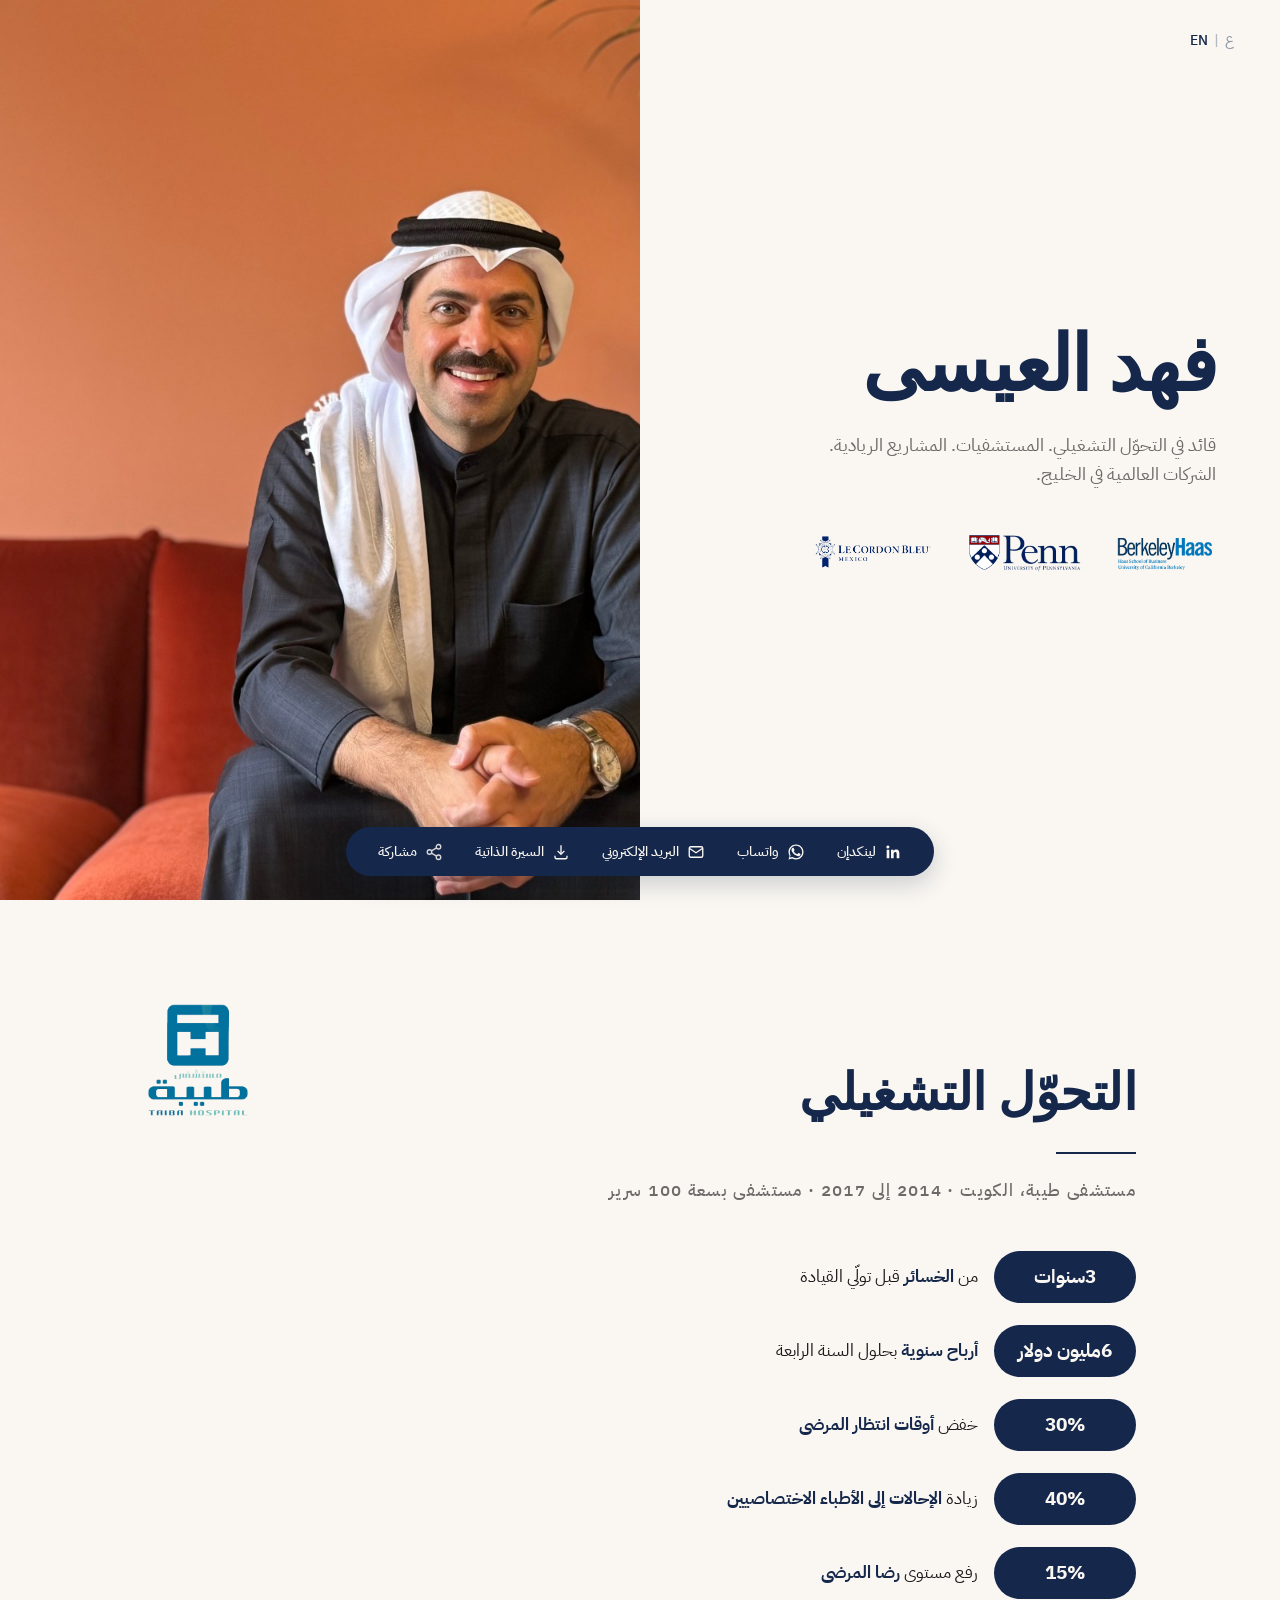
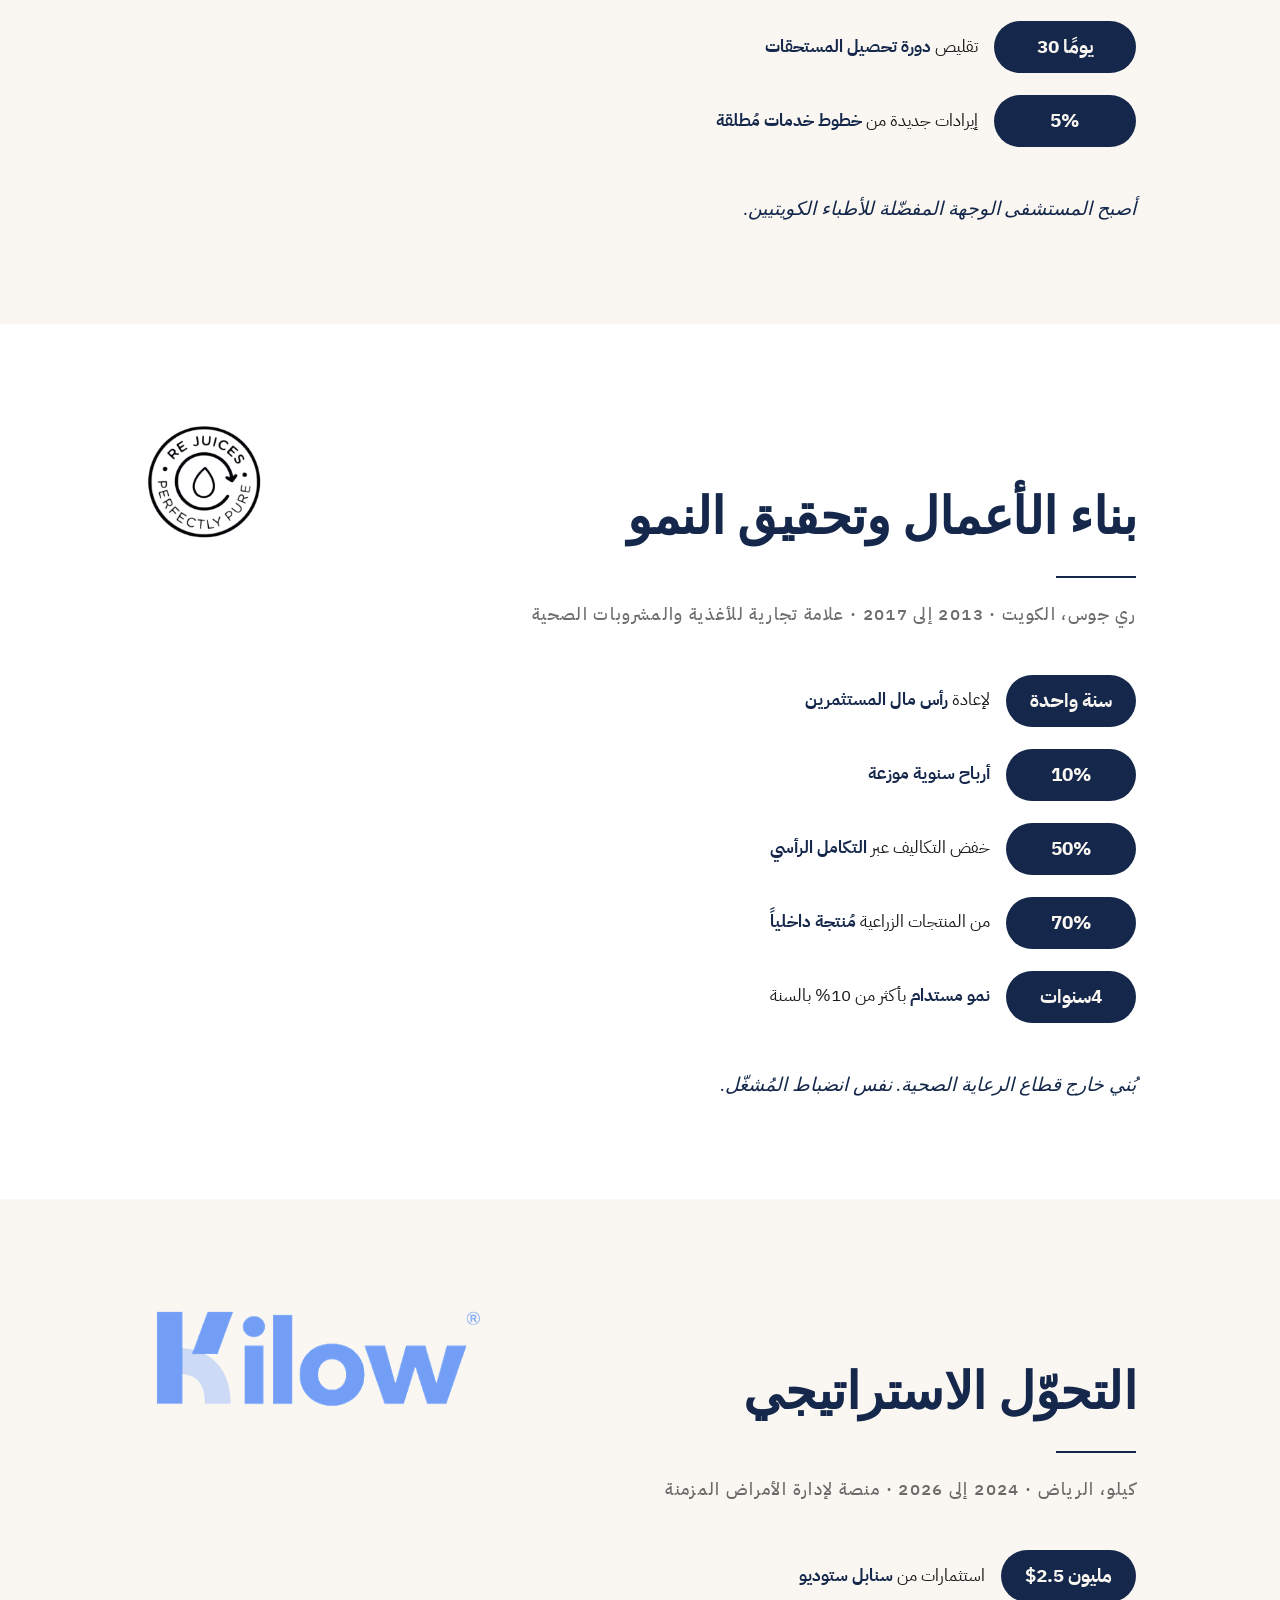
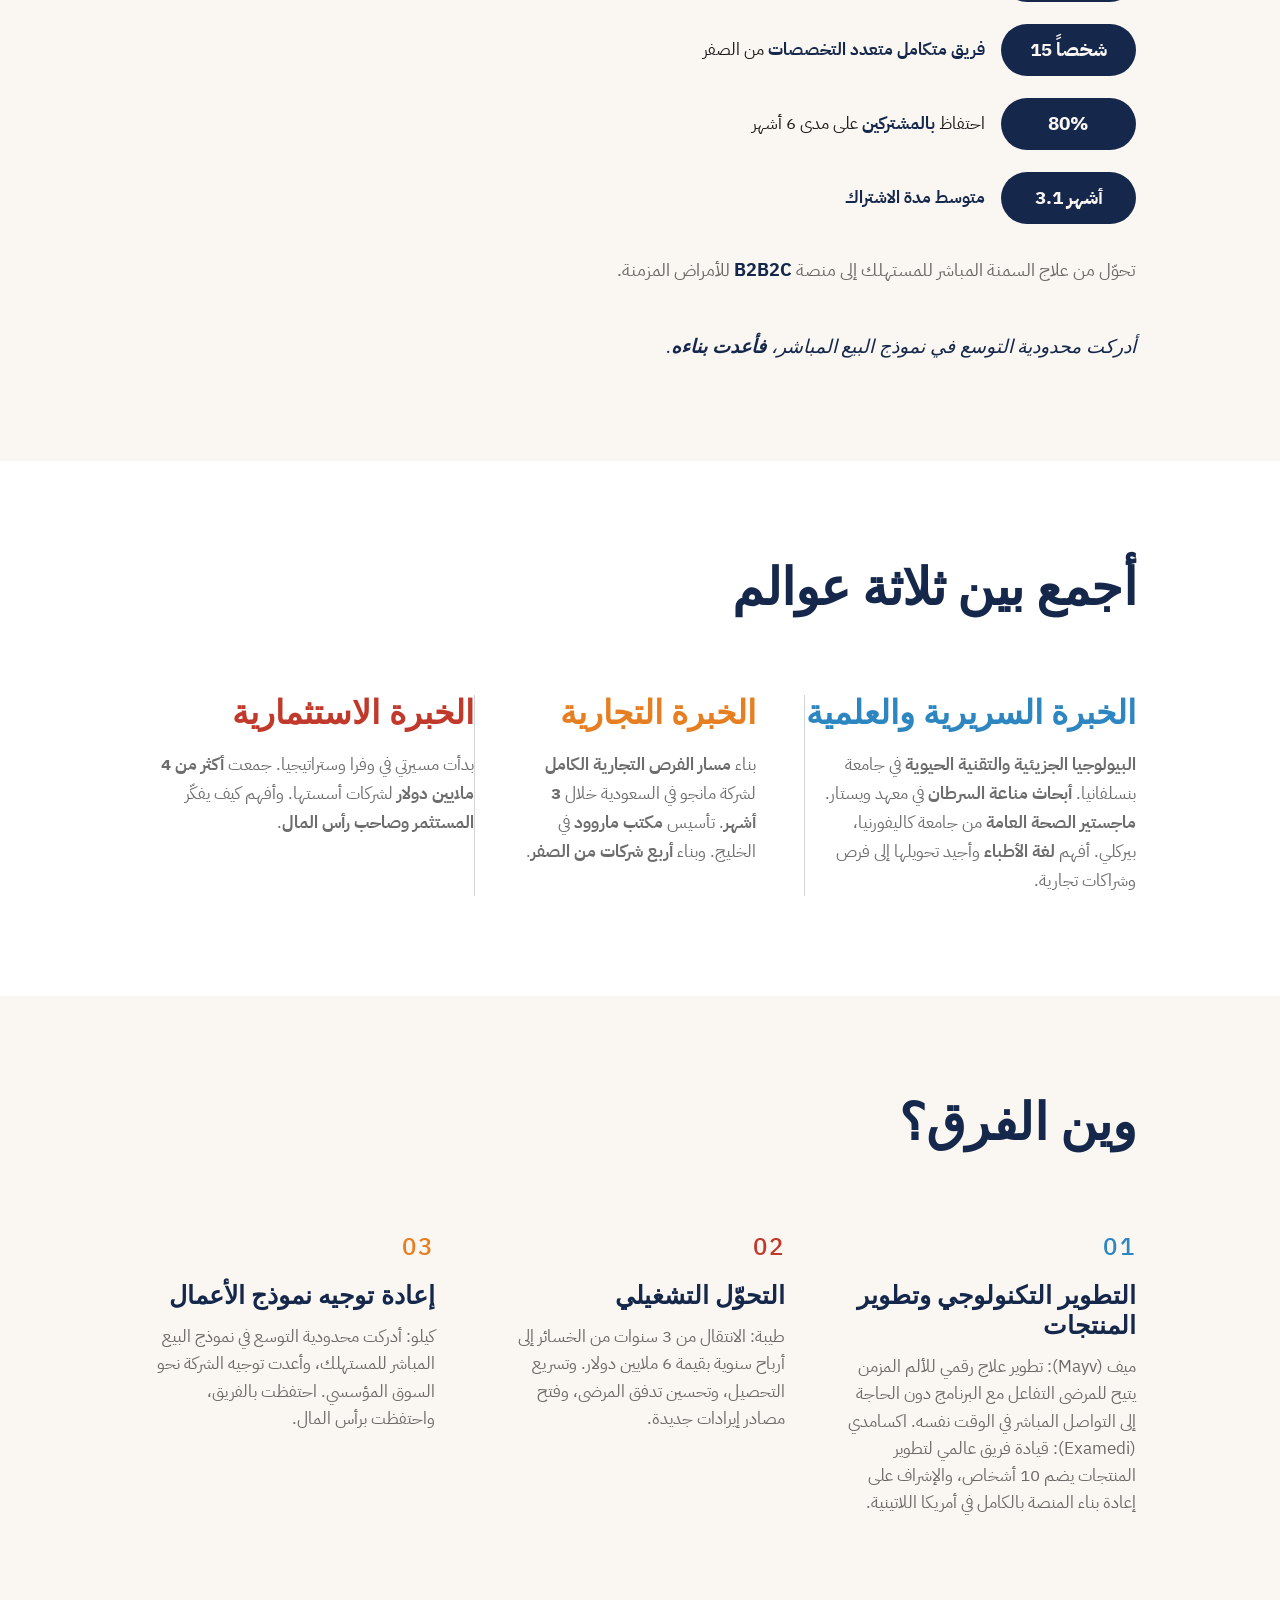
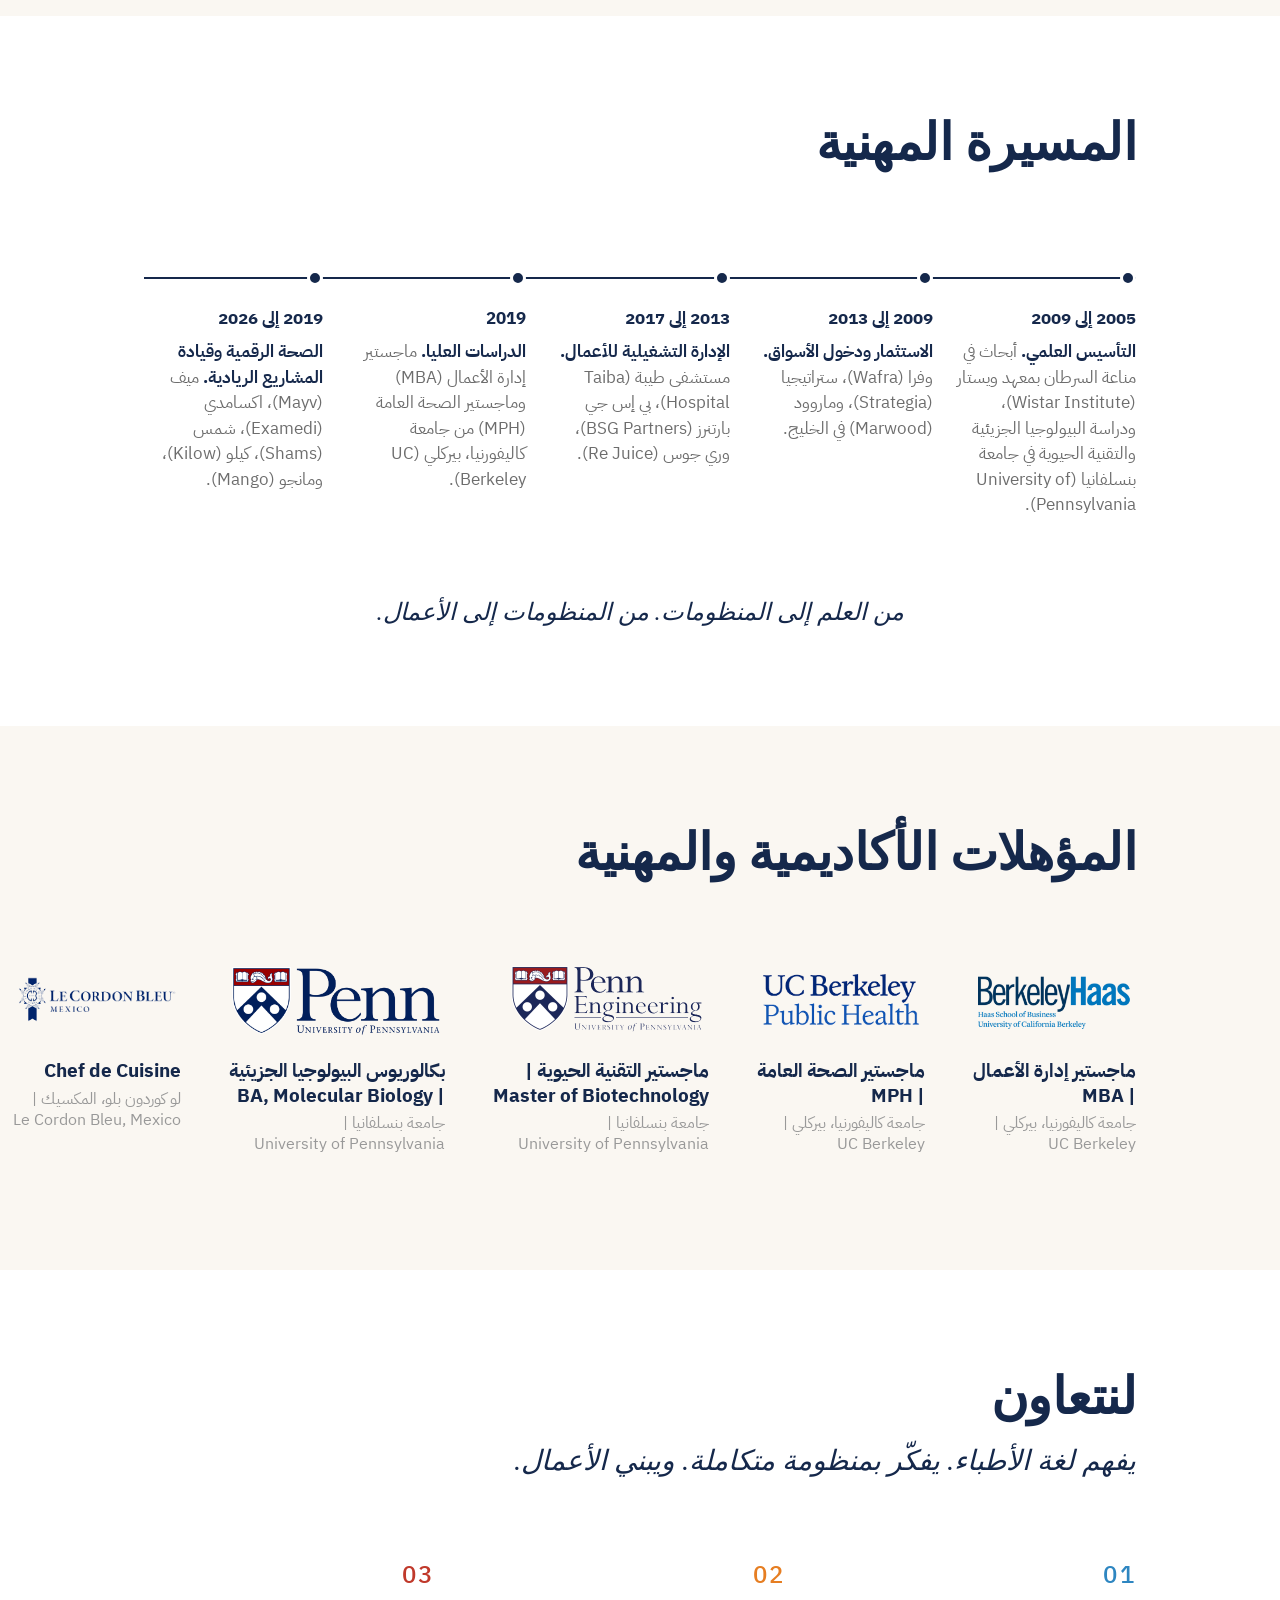
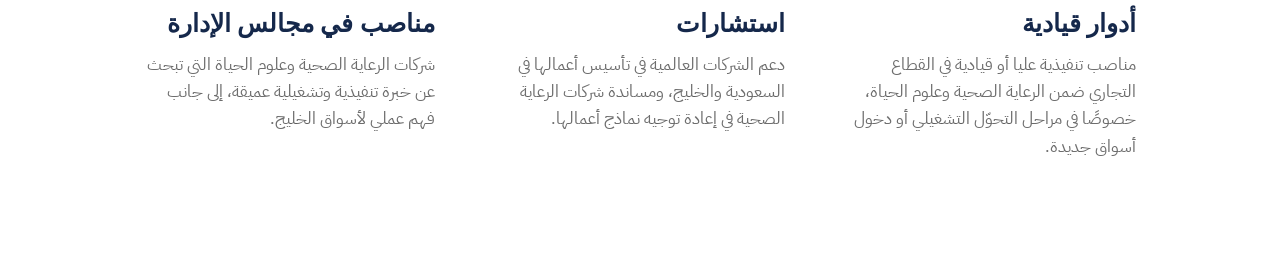
==== commit 60db6d48: "Remove em dashes site-wide, tighten Frame 5 rhythm, rebuild Frame 8 as pipe-separated bilingual line" ====
--- a/ar/index.html
+++ b/ar/index.html
@@ -4,7 +4,7 @@
 <meta charset="UTF-8" />
 <meta name="viewport" content="width=device-width, initial-scale=1, viewport-fit=cover, maximum-scale=1, user-scalable=no" />
 <title>فهد العيسى</title>
-<meta name="description" content="فهد العيسى — قائد في التحوّل التشغيلي. المستشفيات. المشاريع الريادية. الشركات العالمية في الخليج." />
+<meta name="description" content="فهد العيسى: قائد في التحوّل التشغيلي. المستشفيات. المشاريع الريادية. الشركات العالمية في الخليج." />
 <meta name="theme-color" content="#FAF7F2" />
 <meta property="og:title" content="فهد العيسى" />
 <meta property="og:description" content="قائد في التحوّل التشغيلي. المستشفيات. المشاريع الريادية. الشركات العالمية في الخليج." />
@@ -18,7 +18,7 @@
 <meta name="twitter:image" content="https://www.fahedalessa.com/assets/headshot.jpg" />
 <link rel="preconnect" href="https://fonts.googleapis.com" />
 <link rel="preconnect" href="https://fonts.gstatic.com" crossorigin />
-<link href="https://fonts.googleapis.com/css2?family=Noto+Serif+Arabic:wght@500;600;700&family=IBM+Plex+Sans+Arabic:wght@300;400;500;600;700&family=Inter:wght@400;500&display=swap" rel="stylesheet" />
+<link href="https://fonts.googleapis.com/css2?family=Noto+Serif+Arabic:wght@500;600;700&family=IBM+Plex+Sans+Arabic:wght@300;400;500;600;700&display=swap" rel="stylesheet" />
 <link rel="stylesheet" href="/styles.css" />
 <link rel="stylesheet" href="/desktop.css" />
 <link rel="stylesheet" href="/rtl.css" />
@@ -180,15 +180,15 @@
         <div>
           <div class="ar-fluent-block">
             <h3 class="ar-fluent-head" style="color:#2E86C1;">الخبرة السريرية والعلمية</h3>
-            <p class="ar-fluent-body">البيولوجيا الجزيئية والتقنية الحيوية في جامعة بنسلفانيا (University of Pennsylvania). أبحاث مناعة السرطان في معهد ويستار (Wistar Institute). ماجستير الصحة العامة من جامعة كاليفورنيا، بيركلي (UC Berkeley). أفهم لغة الأطباء وأجيد تحويلها إلى فرص وشراكات تجارية.</p>
+            <p class="ar-fluent-body"><strong>البيولوجيا الجزيئية والتقنية الحيوية</strong> في جامعة بنسلفانيا. <strong>أبحاث مناعة السرطان</strong> في معهد ويستار. <strong>ماجستير الصحة العامة</strong> من جامعة كاليفورنيا، بيركلي. أفهم <strong>لغة الأطباء</strong> وأجيد تحويلها إلى فرص وشراكات تجارية.</p>
           </div>
           <div class="ar-fluent-block">
             <h3 class="ar-fluent-head" style="color:#E67E22;">الخبرة التجارية</h3>
-            <p class="ar-fluent-body">بناء مسار الفرص التجارية الكامل لشركة مانجو (Mango) في السعودية خلال 3 أشهر. تأسيس مكتب ماروود (Marwood) في الخليج. وبناء أربع شركات من الصفر.</p>
+            <p class="ar-fluent-body">بناء <strong>مسار الفرص التجارية الكامل</strong> لشركة مانجو في السعودية خلال <strong>3 أشهر</strong>. تأسيس <strong>مكتب ماروود</strong> في الخليج. وبناء <strong>أربع شركات من الصفر</strong>.</p>
           </div>
           <div class="ar-fluent-block">
             <h3 class="ar-fluent-head" style="color:#C0392B;">الخبرة الاستثمارية</h3>
-            <p class="ar-fluent-body">بدأت مسيرتي في وفرا (Wafra) وستراتيجيا (Strategia). جمعت أكثر من 4 ملايين دولار لشركات أسستها. وأفهم كيف يفكّر المستثمر وصاحب رأس المال.</p>
+            <p class="ar-fluent-body">بدأت مسيرتي في وفرا وستراتيجيا. جمعت <strong>أكثر من 4 ملايين دولار</strong> لشركات أسستها. وأفهم كيف يفكّر <strong>المستثمر وصاحب رأس المال</strong>.</p>
           </div>
         </div>
       </section>
@@ -257,36 +257,36 @@
           <li class="cred-card">
             <span class="cred-logo"><img src="/assets/haas-logo.png" alt="UC Berkeley Haas" /></span>
             <span class="cred-text">
-              <span class="cred-line-ar">ماجستير إدارة الأعمال — كلية هاس، جامعة كاليفورنيا، بيركلي</span>
-              <span class="cred-line-en">MBA — UC Berkeley</span>
+              <span class="cred-line-1">ماجستير&nbsp;إدارة&nbsp;الأعمال | MBA</span>
+              <span class="cred-line-2">جامعة&nbsp;كاليفورنيا،&nbsp;بيركلي | UC&nbsp;Berkeley</span>
             </span>
           </li>
           <li class="cred-card">
             <span class="cred-logo"><img src="/assets/berkeley-public-health-logo.png" alt="UC Berkeley Public Health" /></span>
             <span class="cred-text">
-              <span class="cred-line-ar">ماجستير الصحة العامة — كلية الصحة العامة، جامعة كاليفورنيا، بيركلي</span>
-              <span class="cred-line-en">MPH — UC Berkeley</span>
+              <span class="cred-line-1">ماجستير&nbsp;الصحة&nbsp;العامة | MPH</span>
+              <span class="cred-line-2">جامعة&nbsp;كاليفورنيا،&nbsp;بيركلي | UC&nbsp;Berkeley</span>
             </span>
           </li>
           <li class="cred-card">
             <span class="cred-logo"><img src="/assets/penn-engineering-logo.png" alt="Penn Engineering, University of Pennsylvania" /></span>
             <span class="cred-text">
-              <span class="cred-line-ar">ماجستير التقنية الحيوية — كلية الهندسة، جامعة بنسلفانيا</span>
-              <span class="cred-line-en">Master of Biotechnology — University of Pennsylvania</span>
+              <span class="cred-line-1">ماجستير&nbsp;التقنية&nbsp;الحيوية | Master&nbsp;of&nbsp;Biotechnology</span>
+              <span class="cred-line-2">جامعة&nbsp;بنسلفانيا | University&nbsp;of&nbsp;Pennsylvania</span>
             </span>
           </li>
           <li class="cred-card">
             <span class="cred-logo"><img src="/assets/penn-logo.png" alt="University of Pennsylvania" /></span>
             <span class="cred-text">
-              <span class="cred-line-ar">بكالوريوس في البيولوجيا الجزيئية — كلية الآداب والعلوم، جامعة بنسلفانيا</span>
-              <span class="cred-line-en">BA, Molecular Biology — University of Pennsylvania</span>
+              <span class="cred-line-1">بكالوريوس&nbsp;البيولوجيا&nbsp;الجزيئية | BA,&nbsp;Molecular&nbsp;Biology</span>
+              <span class="cred-line-2">جامعة&nbsp;بنسلفانيا | University&nbsp;of&nbsp;Pennsylvania</span>
             </span>
           </li>
           <li class="cred-card">
             <span class="cred-logo"><img src="/assets/cordon-bleu-logo.png" alt="Le Cordon Bleu Mexico" /></span>
             <span class="cred-text">
-              <span class="cred-line-ar">Chef de Cuisine — لو&nbsp;كوردون&nbsp;بلو، المكسيك</span>
-              <span class="cred-line-en">Chef de Cuisine — Le Cordon Bleu</span>
+              <span class="cred-line-1">Chef&nbsp;de&nbsp;Cuisine</span>
+              <span class="cred-line-2">لو&nbsp;كوردون&nbsp;بلو،&nbsp;المكسيك | Le&nbsp;Cordon&nbsp;Bleu,&nbsp;Mexico</span>
             </span>
           </li>
         </ul>
@@ -509,15 +509,15 @@
       <div class="d-fluent-grid">
         <div class="d-fluent-col">
           <h3 class="d-fluent-head" style="color:#2E86C1;">الخبرة السريرية والعلمية</h3>
-          <p class="d-fluent-body">البيولوجيا الجزيئية والتقنية الحيوية في جامعة بنسلفانيا (University of Pennsylvania). أبحاث مناعة السرطان في معهد ويستار (Wistar Institute). ماجستير الصحة العامة من جامعة كاليفورنيا، بيركلي (UC Berkeley). أفهم لغة الأطباء وأجيد تحويلها إلى فرص وشراكات تجارية.</p>
+          <p class="d-fluent-body"><strong>البيولوجيا الجزيئية والتقنية الحيوية</strong> في جامعة بنسلفانيا. <strong>أبحاث مناعة السرطان</strong> في معهد ويستار. <strong>ماجستير الصحة العامة</strong> من جامعة كاليفورنيا، بيركلي. أفهم <strong>لغة الأطباء</strong> وأجيد تحويلها إلى فرص وشراكات تجارية.</p>
         </div>
         <div class="d-fluent-col">
           <h3 class="d-fluent-head" style="color:#E67E22;">الخبرة التجارية</h3>
-          <p class="d-fluent-body">بناء مسار الفرص التجارية الكامل لشركة مانجو (Mango) في السعودية خلال 3 أشهر. تأسيس مكتب ماروود (Marwood) في الخليج. وبناء أربع شركات من الصفر.</p>
+          <p class="d-fluent-body">بناء <strong>مسار الفرص التجارية الكامل</strong> لشركة مانجو في السعودية خلال <strong>3 أشهر</strong>. تأسيس <strong>مكتب ماروود</strong> في الخليج. وبناء <strong>أربع شركات من الصفر</strong>.</p>
         </div>
         <div class="d-fluent-col">
           <h3 class="d-fluent-head" style="color:#C0392B;">الخبرة الاستثمارية</h3>
-          <p class="d-fluent-body">بدأت مسيرتي في وفرا (Wafra) وستراتيجيا (Strategia). جمعت أكثر من 4 ملايين دولار لشركات أسستها. وأفهم كيف يفكّر المستثمر وصاحب رأس المال.</p>
+          <p class="d-fluent-body">بدأت مسيرتي في وفرا وستراتيجيا. جمعت <strong>أكثر من 4 ملايين دولار</strong> لشركات أسستها. وأفهم كيف يفكّر <strong>المستثمر وصاحب رأس المال</strong>.</p>
         </div>
       </div>
     </div>
@@ -592,28 +592,28 @@
       <div class="d-cred-row">
         <div class="d-cred-col">
           <div class="d-cred-logo-wrap"><img src="/assets/haas-logo.png" alt="UC Berkeley Haas" /></div>
-          <p class="d-cred-line-ar">ماجستير إدارة الأعمال — كلية هاس، جامعة كاليفورنيا، بيركلي</p>
-          <p class="d-cred-line-en">MBA — UC Berkeley</p>
+          <p class="d-cred-line-1">ماجستير&nbsp;إدارة&nbsp;الأعمال | MBA</p>
+          <p class="d-cred-line-2">جامعة&nbsp;كاليفورنيا،&nbsp;بيركلي | UC&nbsp;Berkeley</p>
         </div>
         <div class="d-cred-col">
           <div class="d-cred-logo-wrap"><img src="/assets/berkeley-public-health-logo.png" alt="UC Berkeley Public Health" /></div>
-          <p class="d-cred-line-ar">ماجستير الصحة العامة — كلية الصحة العامة، جامعة كاليفورنيا، بيركلي</p>
-          <p class="d-cred-line-en">MPH — UC Berkeley</p>
+          <p class="d-cred-line-1">ماجستير&nbsp;الصحة&nbsp;العامة | MPH</p>
+          <p class="d-cred-line-2">جامعة&nbsp;كاليفورنيا،&nbsp;بيركلي | UC&nbsp;Berkeley</p>
         </div>
         <div class="d-cred-col">
           <div class="d-cred-logo-wrap"><img src="/assets/penn-engineering-logo.png" alt="Penn Engineering, University of Pennsylvania" /></div>
-          <p class="d-cred-line-ar">ماجستير التقنية الحيوية — كلية الهندسة، جامعة بنسلفانيا</p>
-          <p class="d-cred-line-en">Master of Biotechnology — University of Pennsylvania</p>
+          <p class="d-cred-line-1">ماجستير&nbsp;التقنية&nbsp;الحيوية | Master&nbsp;of&nbsp;Biotechnology</p>
+          <p class="d-cred-line-2">جامعة&nbsp;بنسلفانيا | University&nbsp;of&nbsp;Pennsylvania</p>
         </div>
         <div class="d-cred-col">
           <div class="d-cred-logo-wrap"><img src="/assets/penn-logo.png" alt="University of Pennsylvania" /></div>
-          <p class="d-cred-line-ar">بكالوريوس في البيولوجيا الجزيئية — كلية الآداب والعلوم، جامعة بنسلفانيا</p>
-          <p class="d-cred-line-en">BA, Molecular Biology — University of Pennsylvania</p>
+          <p class="d-cred-line-1">بكالوريوس&nbsp;البيولوجيا&nbsp;الجزيئية | BA,&nbsp;Molecular&nbsp;Biology</p>
+          <p class="d-cred-line-2">جامعة&nbsp;بنسلفانيا | University&nbsp;of&nbsp;Pennsylvania</p>
         </div>
         <div class="d-cred-col">
           <div class="d-cred-logo-wrap"><img src="/assets/cordon-bleu-logo.png" alt="Le Cordon Bleu Mexico" /></div>
-          <p class="d-cred-line-ar">Chef de Cuisine — لو&nbsp;كوردون&nbsp;بلو، المكسيك</p>
-          <p class="d-cred-line-en">Chef de Cuisine — Le Cordon Bleu</p>
+          <p class="d-cred-line-1">Chef&nbsp;de&nbsp;Cuisine</p>
+          <p class="d-cred-line-2">لو&nbsp;كوردون&nbsp;بلو،&nbsp;المكسيك | Le&nbsp;Cordon&nbsp;Bleu,&nbsp;Mexico</p>
         </div>
       </div>
     </div>
--- a/rtl.css
+++ b/rtl.css
@@ -174,9 +174,12 @@
 }
 
 /* ---------- Mobile: Frame 5 Fluent Across, simplified for Arabic (no
-   single-word word-stack display; Arabic headers are full phrases) ---------- */
+   single-word word-stack display; Arabic headers are full phrases).
+   The header sits right above its own body text, so that gap stays
+   tight (clamp capped at 8px); the gap BETWEEN pillars stays generous
+   so each pillar still reads as its own block. ---------- */
 .ar-fluent-block {
-  margin: 0 0 24px;
+  margin: 0 0 clamp(24px, 5vh, 40px);
 }
 
 .ar-fluent-block:last-child {
@@ -187,7 +190,7 @@
   font-family: var(--serif);
   font-weight: 700;
   font-size: 1.3rem;
-  margin: 0 0 8px;
+  margin: 0 0 clamp(4px, 1vh, 8px);
 }
 
 .ar-fluent-body {
@@ -221,16 +224,16 @@
 }
 
 .work-tagline {
-  margin-top: clamp(20px, 5vh, 36px);
+  margin-top: clamp(24px, 6vh, 44px);
 }
 
 .frame-work .mandate-list {
+  margin-top: clamp(32px, 7vh, 56px);
+  gap: clamp(20px, 4vh, 32px);
+}
+
+.contact-section {
   margin-top: clamp(28px, 6vh, 48px);
-  gap: clamp(20px, 4vh, 32px);
-}
-
-.contact-section {
-  margin-top: clamp(24px, 5vh, 40px);
 }
 
 .cred-logo img {
@@ -238,16 +241,21 @@
 }
 
 /* ---------- Mobile: Frame 8 credential cards. Two stacked lines per
-   card instead of the English "degree (program)<br>institution"
-   block: a bold Arabic line (degree, school, and university together)
-   and a lighter English line underneath holding only the degree
-   abbreviation and the university name, for a quick-scan reference
-   next to the full Arabic detail. The English line sets its own
-   direction: ltr and font-family: Inter (loaded alongside the Arabic
-   webfonts specifically for this line, see the <head> font link)
-   since it is pure Latin text and reads oddly set in an Arabic
-   typeface or carried along by the page's inherited RTL run. */
-.cred-line-ar {
+   card: the degree name (line 1, bold navy) and the institution name
+   (line 2, grey), each line itself bilingual, Arabic and English
+   together separated by a pipe, rather than splitting the two
+   languages across separate lines. Both scripts share the one
+   Arabic-page font (var(--sans), IBM Plex Sans Arabic) and no
+   explicit direction is set, same as every other Arabic-plus-English
+   pairing in this file (e.g. "جامعة بنسلفانيا (University of
+   Pennsylvania)"): native Unicode bidi handles a short Latin run
+   embedded in the page's inherited RTL context on its own. */
+.cred-cards {
+  gap: clamp(16px, 3vh, 24px);
+}
+
+.cred-line-1,
+.d-cred-line-1 {
   display: block;
   font-family: var(--sans);
   font-weight: 700;
@@ -257,39 +265,20 @@
   text-align: right;
 }
 
-.cred-line-en {
-  display: block;
-  font-family: "Inter", -apple-system, BlinkMacSystemFont, sans-serif;
-  font-weight: 400;
-  color: rgba(26, 26, 26, 0.6);
-  font-size: 0.85rem;
-  line-height: 1.3;
-  text-align: right;
-  direction: ltr;
-  margin-top: 4px;
-}
-
-.d-cred-line-ar {
+.cred-line-2,
+.d-cred-line-2 {
   display: block;
   font-family: var(--sans);
-  font-weight: 700;
-  color: var(--navy);
-  font-size: 1.1rem;
+  font-weight: 400;
+  color: #999999;
+  font-size: 0.95rem;
   line-height: 1.3;
   text-align: right;
+  margin-top: 4px;
+}
+
+.d-cred-line-1 {
   margin: 20px 0 0;
-}
-
-.d-cred-line-en {
-  display: block;
-  font-family: "Inter", -apple-system, BlinkMacSystemFont, sans-serif;
-  font-weight: 400;
-  color: rgba(26, 26, 26, 0.6);
-  font-size: 0.85rem;
-  line-height: 1.3;
-  text-align: right;
-  direction: ltr;
-  margin-top: 4px;
 }
 
 @media (min-width: 1024px) {
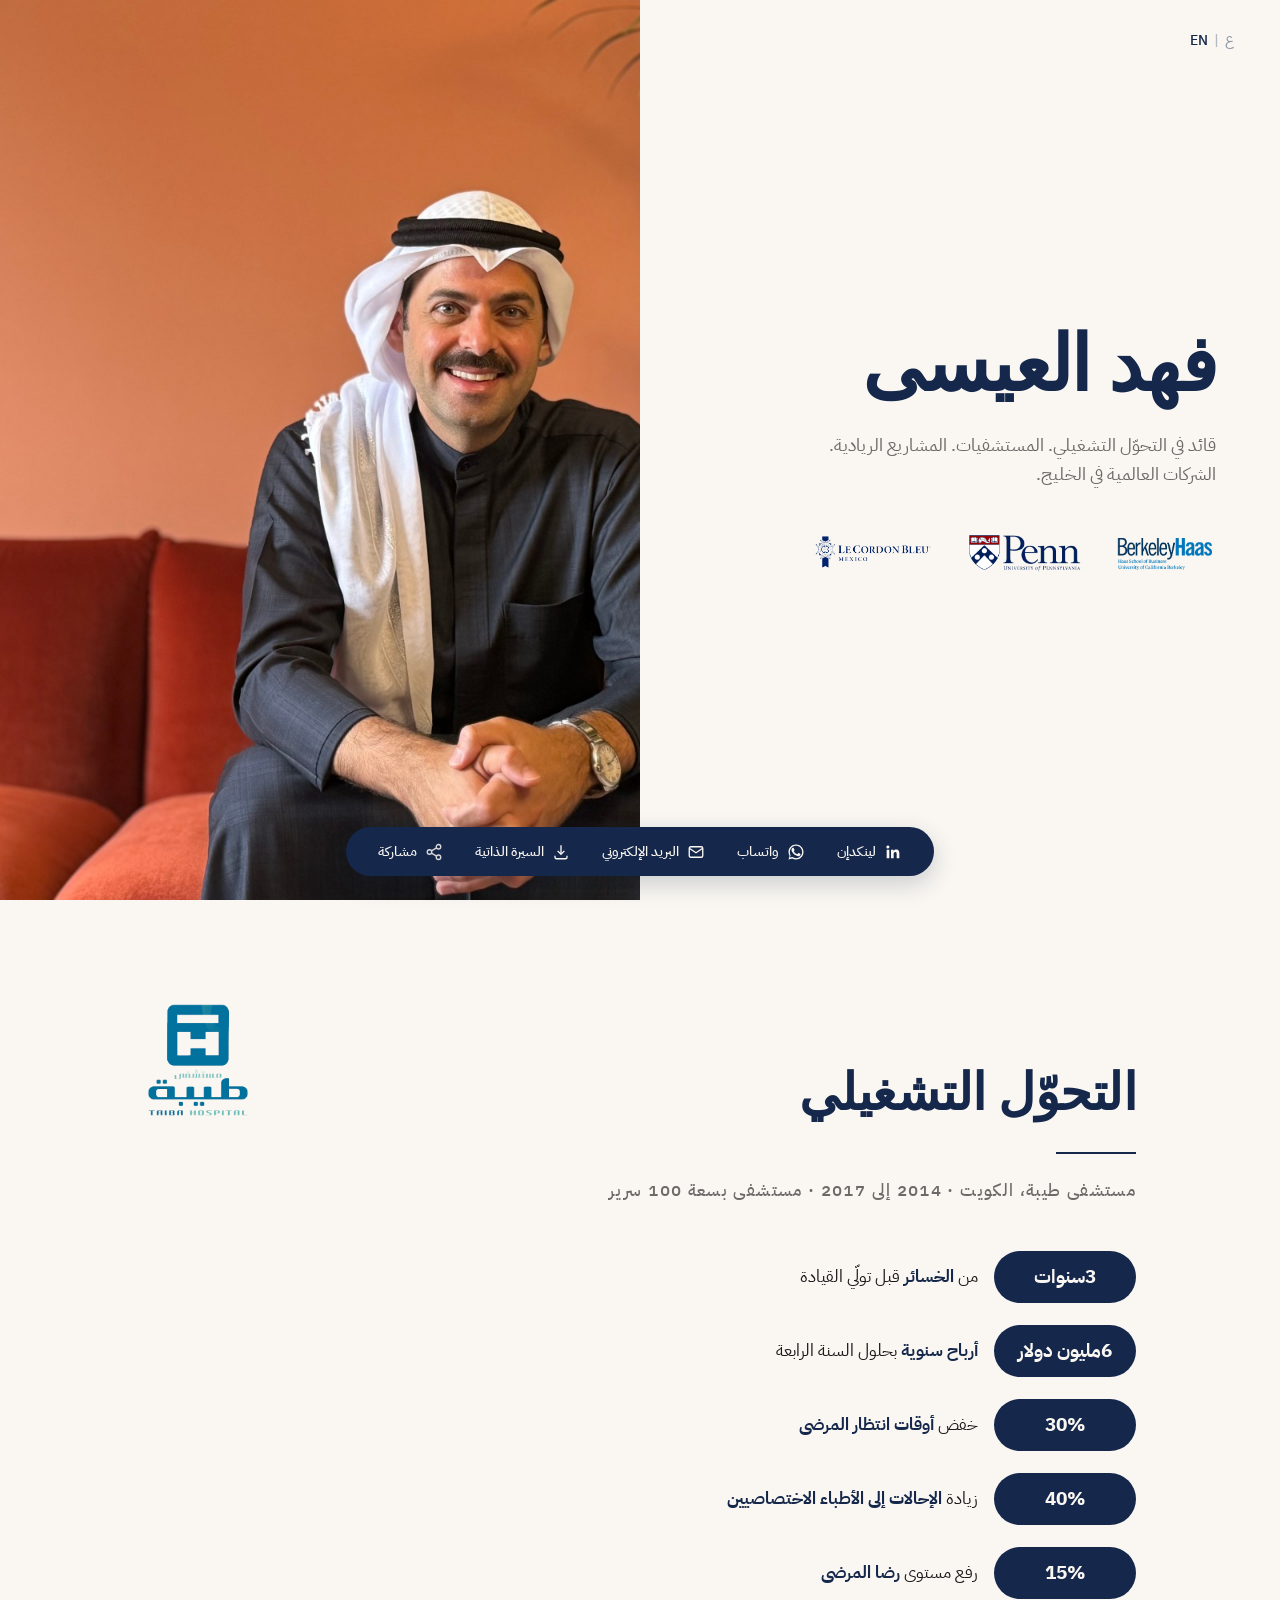
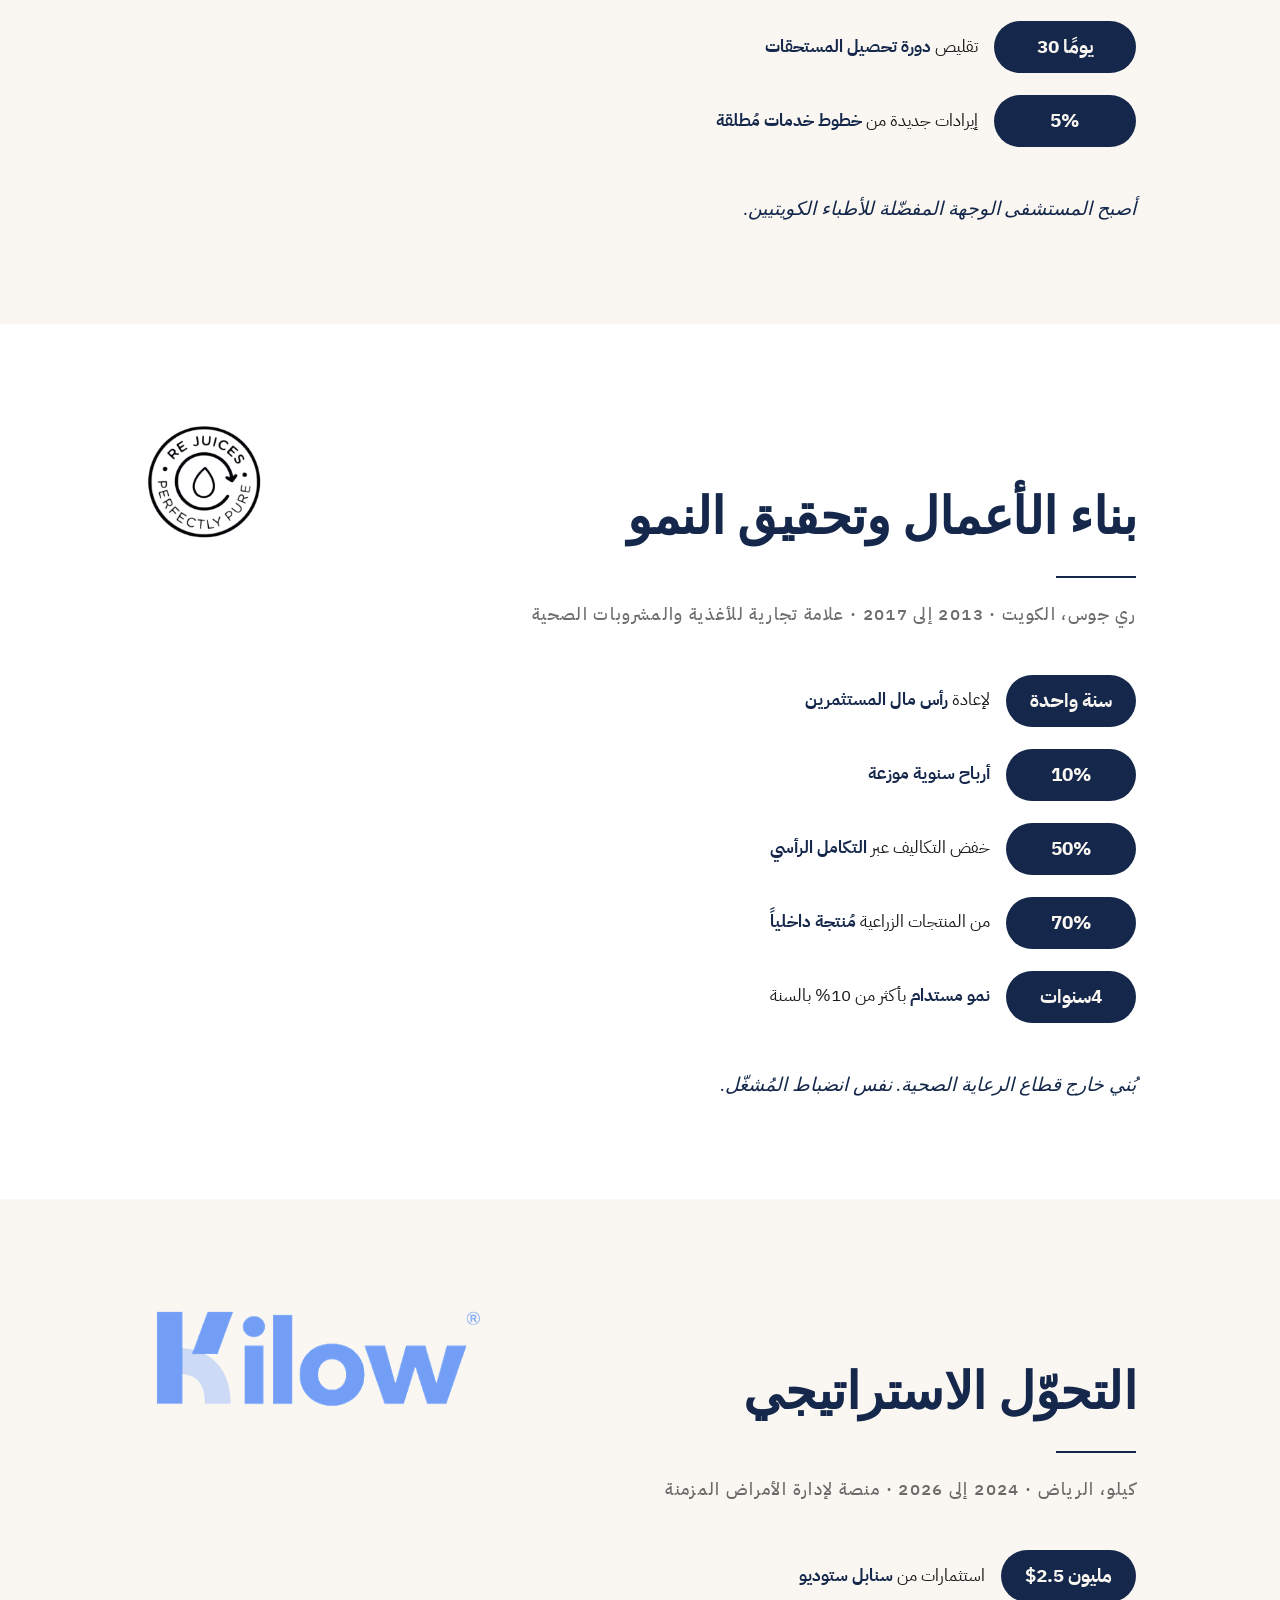
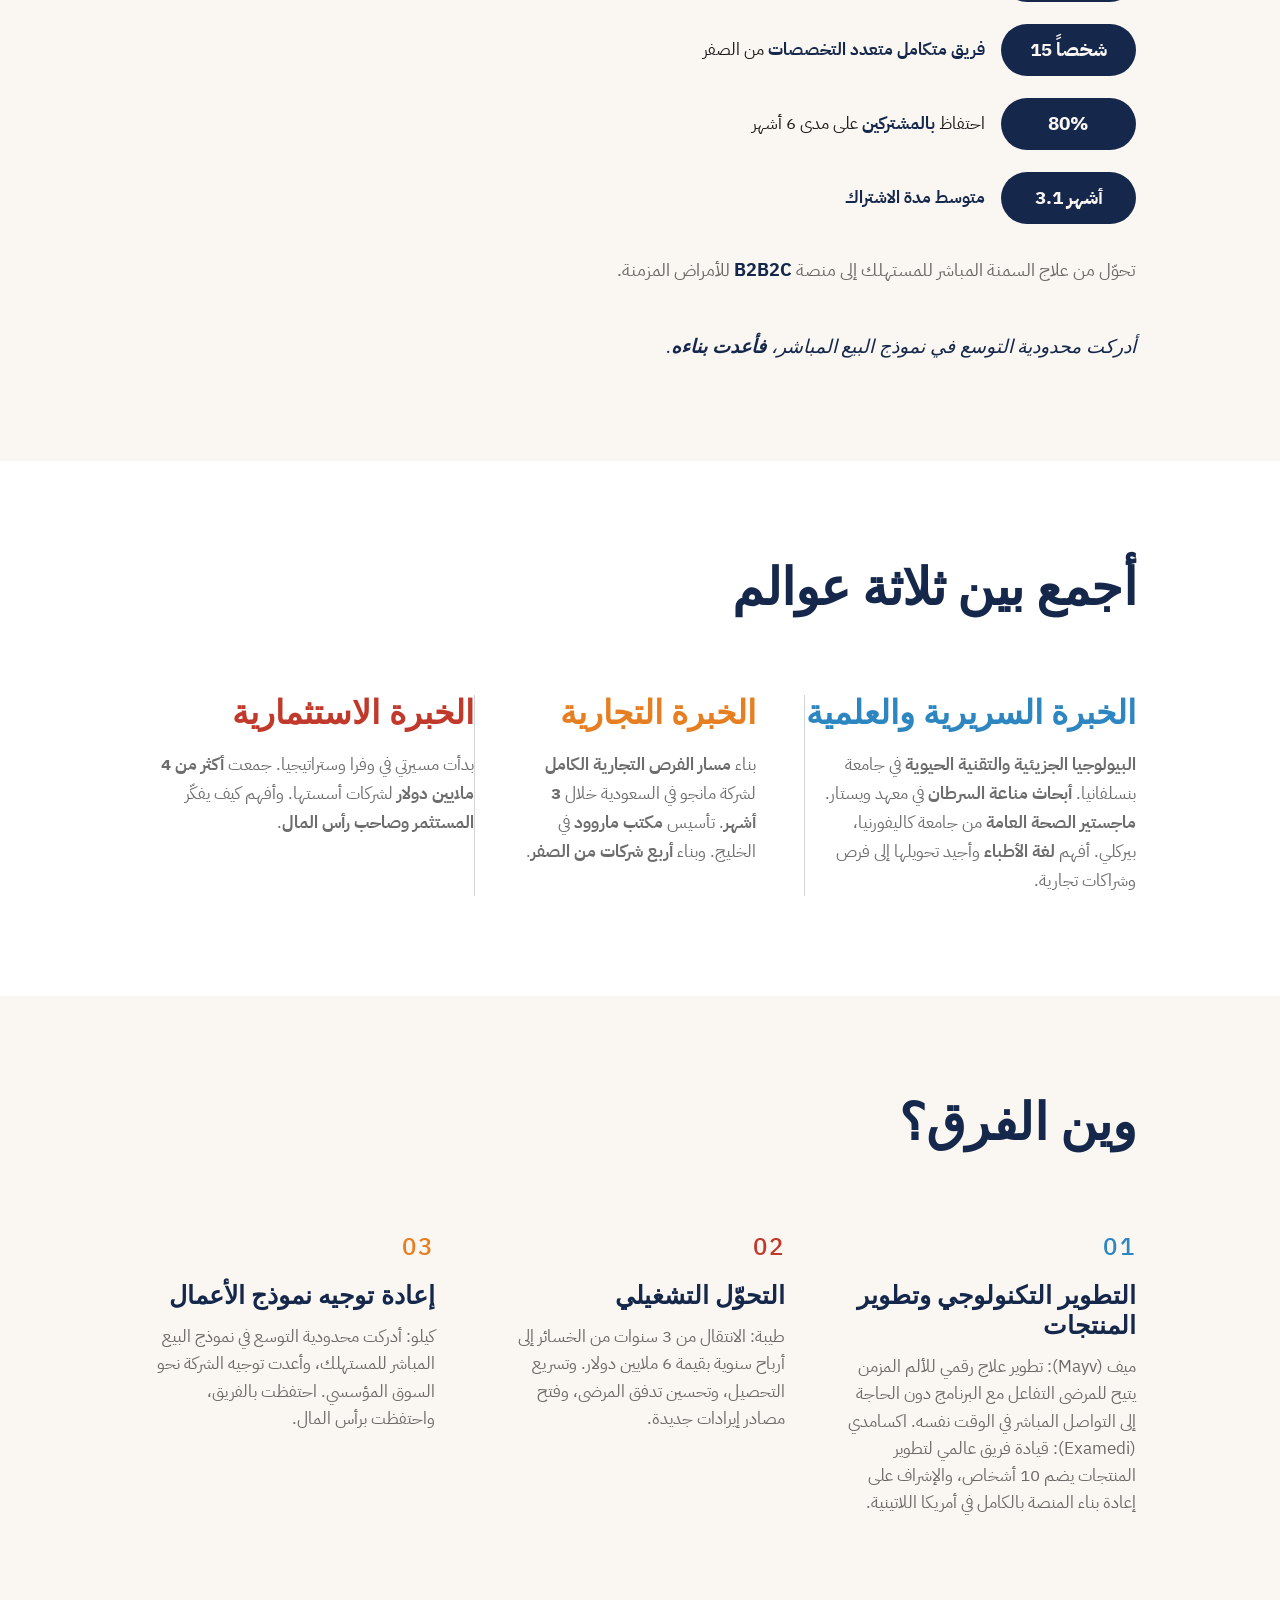
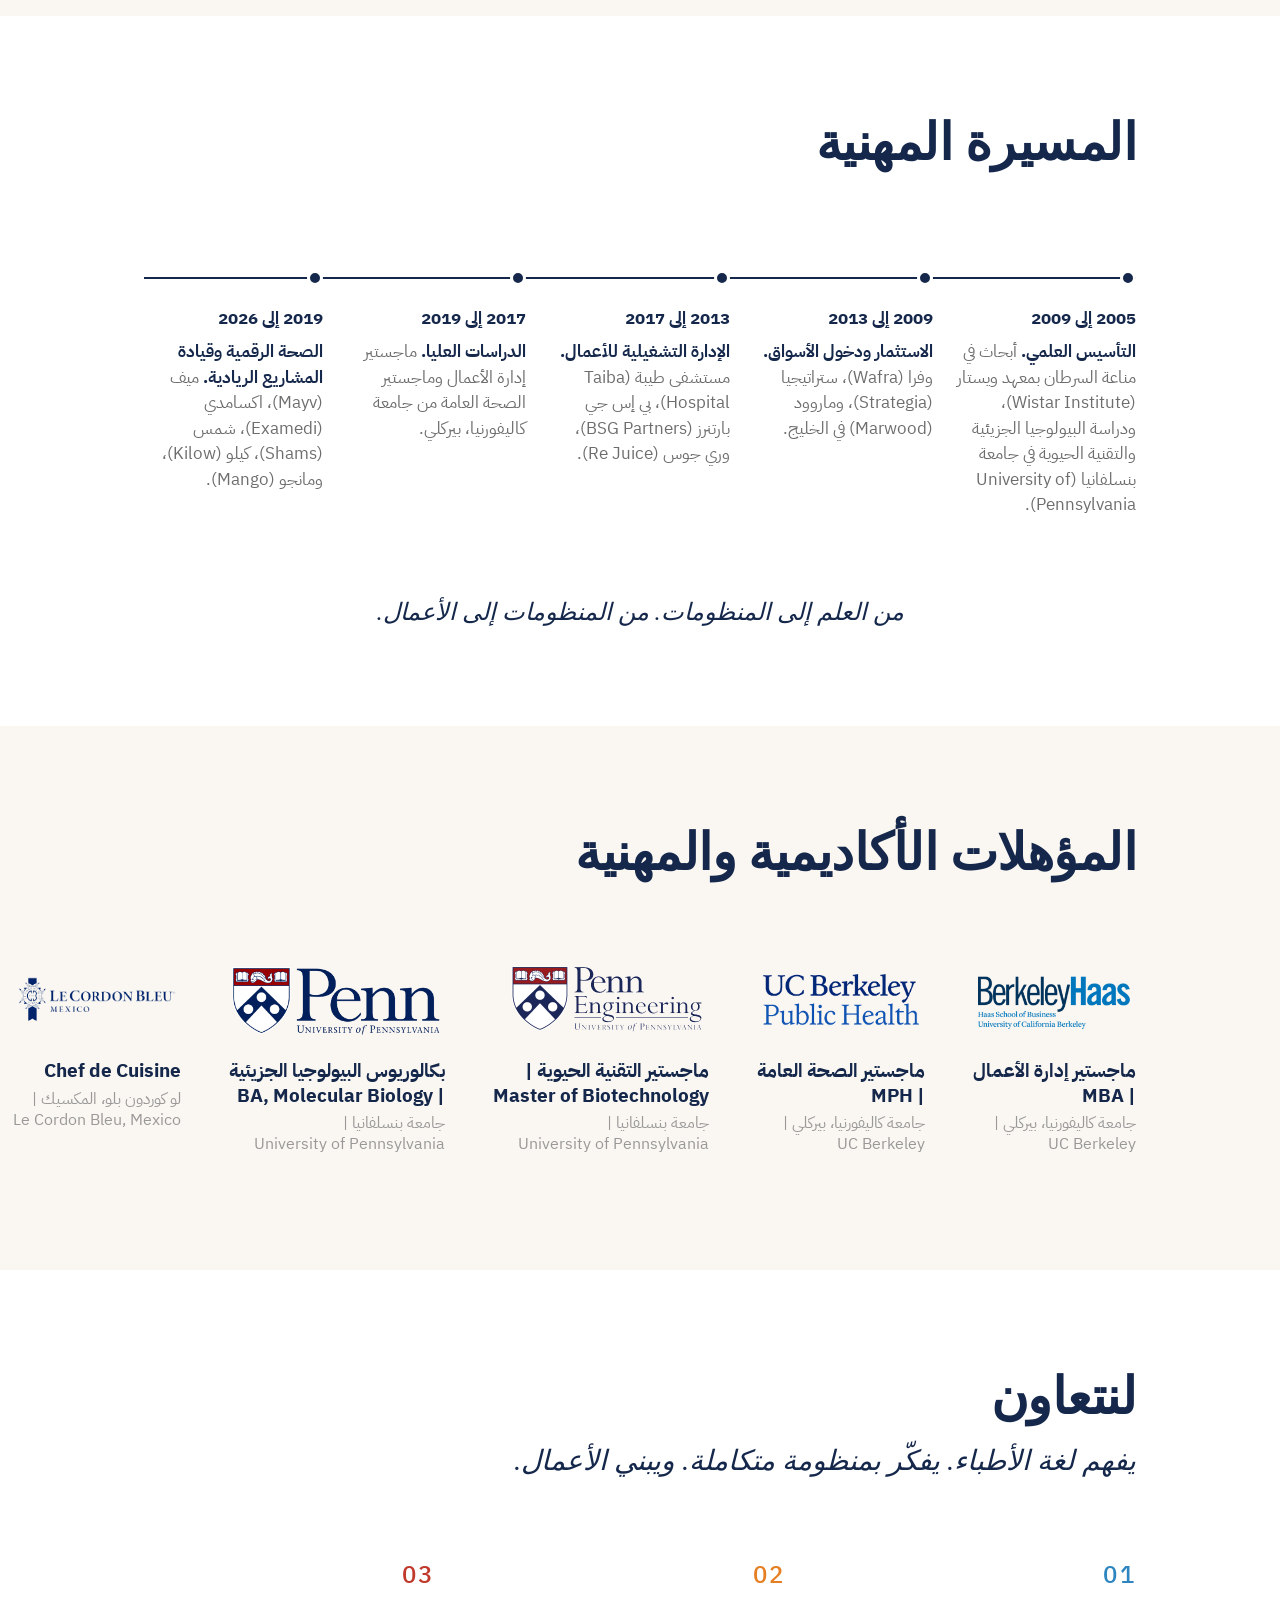
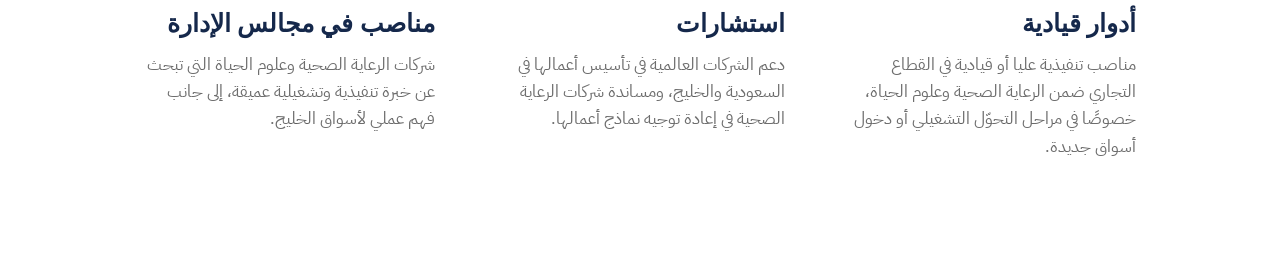
==== commit 05db159d: "Precise Frame 5 pillar spacing, fix Frame 7's MBA/MPH years to 2017-2019 Frame 5 (Fluent Across, mob" ====
--- a/ar/index.html
+++ b/ar/index.html
@@ -175,20 +175,20 @@
       </section>
 
       <!-- Frame 5: Fluent Across -->
-      <section class="frame frame-fluent" data-frame="4">
+      <section class="frame frame-fluent ar-frame-5" data-frame="4">
         <h2 class="hero">أجمع بين ثلاثة عوالم</h2>
         <div>
-          <div class="ar-fluent-block">
-            <h3 class="ar-fluent-head" style="color:#2E86C1;">الخبرة السريرية والعلمية</h3>
-            <p class="ar-fluent-body"><strong>البيولوجيا الجزيئية والتقنية الحيوية</strong> في جامعة بنسلفانيا. <strong>أبحاث مناعة السرطان</strong> في معهد ويستار. <strong>ماجستير الصحة العامة</strong> من جامعة كاليفورنيا، بيركلي. أفهم <strong>لغة الأطباء</strong> وأجيد تحويلها إلى فرص وشراكات تجارية.</p>
-          </div>
-          <div class="ar-fluent-block">
-            <h3 class="ar-fluent-head" style="color:#E67E22;">الخبرة التجارية</h3>
-            <p class="ar-fluent-body">بناء <strong>مسار الفرص التجارية الكامل</strong> لشركة مانجو في السعودية خلال <strong>3 أشهر</strong>. تأسيس <strong>مكتب ماروود</strong> في الخليج. وبناء <strong>أربع شركات من الصفر</strong>.</p>
-          </div>
-          <div class="ar-fluent-block">
-            <h3 class="ar-fluent-head" style="color:#C0392B;">الخبرة الاستثمارية</h3>
-            <p class="ar-fluent-body">بدأت مسيرتي في وفرا وستراتيجيا. جمعت <strong>أكثر من 4 ملايين دولار</strong> لشركات أسستها. وأفهم كيف يفكّر <strong>المستثمر وصاحب رأس المال</strong>.</p>
+          <div class="pillar">
+            <h3 class="pillar-header" style="color:#2E86C1;">الخبرة السريرية والعلمية</h3>
+            <p class="pillar-body"><strong>البيولوجيا الجزيئية والتقنية الحيوية</strong> في جامعة بنسلفانيا. <strong>أبحاث مناعة السرطان</strong> في معهد ويستار. <strong>ماجستير الصحة العامة</strong> من جامعة كاليفورنيا، بيركلي. أفهم <strong>لغة الأطباء</strong> وأجيد تحويلها إلى فرص وشراكات تجارية.</p>
+          </div>
+          <div class="pillar">
+            <h3 class="pillar-header" style="color:#E67E22;">الخبرة التجارية</h3>
+            <p class="pillar-body">بناء <strong>مسار الفرص التجارية الكامل</strong> لشركة مانجو في السعودية خلال <strong>3 أشهر</strong>. تأسيس <strong>مكتب ماروود</strong> في الخليج. وبناء <strong>أربع شركات من الصفر</strong>.</p>
+          </div>
+          <div class="pillar">
+            <h3 class="pillar-header" style="color:#C0392B;">الخبرة الاستثمارية</h3>
+            <p class="pillar-body">بدأت مسيرتي في وفرا وستراتيجيا. جمعت <strong>أكثر من 4 ملايين دولار</strong> لشركات أسستها. وأفهم كيف يفكّر <strong>المستثمر وصاحب رأس المال</strong>.</p>
           </div>
         </div>
       </section>
@@ -238,8 +238,8 @@
             <span class="arc-text"><strong>الإدارة التشغيلية للأعمال.</strong> مستشفى طيبة (Taiba Hospital)، بي إس جي بارتنرز (BSG Partners)، وري جوس (Re Juice).</span>
           </li>
           <li class="arc-item">
-            <span class="arc-years">2019</span>
-            <span class="arc-text"><strong>الدراسات العليا.</strong> ماجستير إدارة الأعمال (MBA) وماجستير الصحة العامة (MPH) من جامعة كاليفورنيا، بيركلي (UC Berkeley).</span>
+            <span class="arc-years">2017 إلى 2019</span>
+            <span class="arc-text"><strong>الدراسات العليا.</strong> ماجستير إدارة الأعمال وماجستير الصحة العامة من جامعة كاليفورنيا، بيركلي.</span>
           </li>
           <li class="arc-item">
             <span class="arc-years">2019 إلى 2026</span>
@@ -571,8 +571,8 @@
           </div>
           <div class="d-arc-item">
             <span class="d-arc-dot"></span>
-            <div class="d-arc-years">2019</div>
-            <div class="d-arc-desc"><strong>الدراسات العليا.</strong> ماجستير إدارة الأعمال (MBA) وماجستير الصحة العامة (MPH) من جامعة كاليفورنيا، بيركلي (UC Berkeley).</div>
+            <div class="d-arc-years">2017 إلى 2019</div>
+            <div class="d-arc-desc"><strong>الدراسات العليا.</strong> ماجستير إدارة الأعمال وماجستير الصحة العامة من جامعة كاليفورنيا، بيركلي.</div>
           </div>
           <div class="d-arc-item">
             <span class="d-arc-dot"></span>
--- a/rtl.css
+++ b/rtl.css
@@ -175,28 +175,44 @@
 
 /* ---------- Mobile: Frame 5 Fluent Across, simplified for Arabic (no
    single-word word-stack display; Arabic headers are full phrases).
-   The header sits right above its own body text, so that gap stays
-   tight (clamp capped at 8px); the gap BETWEEN pillars stays generous
-   so each pillar still reads as its own block. ---------- */
-.ar-fluent-block {
-  margin: 0 0 clamp(24px, 5vh, 40px);
-}
-
-.ar-fluent-block:last-child {
-  margin-bottom: 0;
-}
-
-.ar-fluent-head {
+   Spacing model is deliberately just these three margin rules (plus
+   the first-pillar override below): each pillar's own margin-top is
+   the ONLY source of the gap BETWEEN pillars (generous, 32px), the
+   header's margin-bottom is the ONLY source of the gap from a header
+   to its own body (tight, 12px, so the pair reads as one unit), and
+   the body itself carries no margin at all. Nothing else on these
+   three elements sets margin or padding. */
+.pillar-header {
   font-family: var(--serif);
   font-weight: 700;
   font-size: 1.3rem;
-  margin: 0 0 clamp(4px, 1vh, 8px);
-}
-
-.ar-fluent-body {
+}
+
+.pillar-body {
   font-size: 1.02rem;
   line-height: 1.7;
   color: var(--charcoal);
+}
+
+.ar-frame-5 .pillar {
+  margin-top: 32px;
+  margin-bottom: 0;
+}
+
+.ar-frame-5 .pillar-header {
+  margin-top: 0;
+  margin-bottom: 12px;
+}
+
+.ar-frame-5 .pillar-body {
+  margin-top: 0;
+  margin-bottom: 0;
+}
+
+/* The first pillar (Clinical) needs its own, larger gap from the hero
+   title above it rather than the standard inter-pillar gap. */
+.ar-frame-5 .pillar:first-of-type {
+  margin-top: 40px;
 }
 
 /* ---------- Mobile: Frame 9 connect grid header (explicit
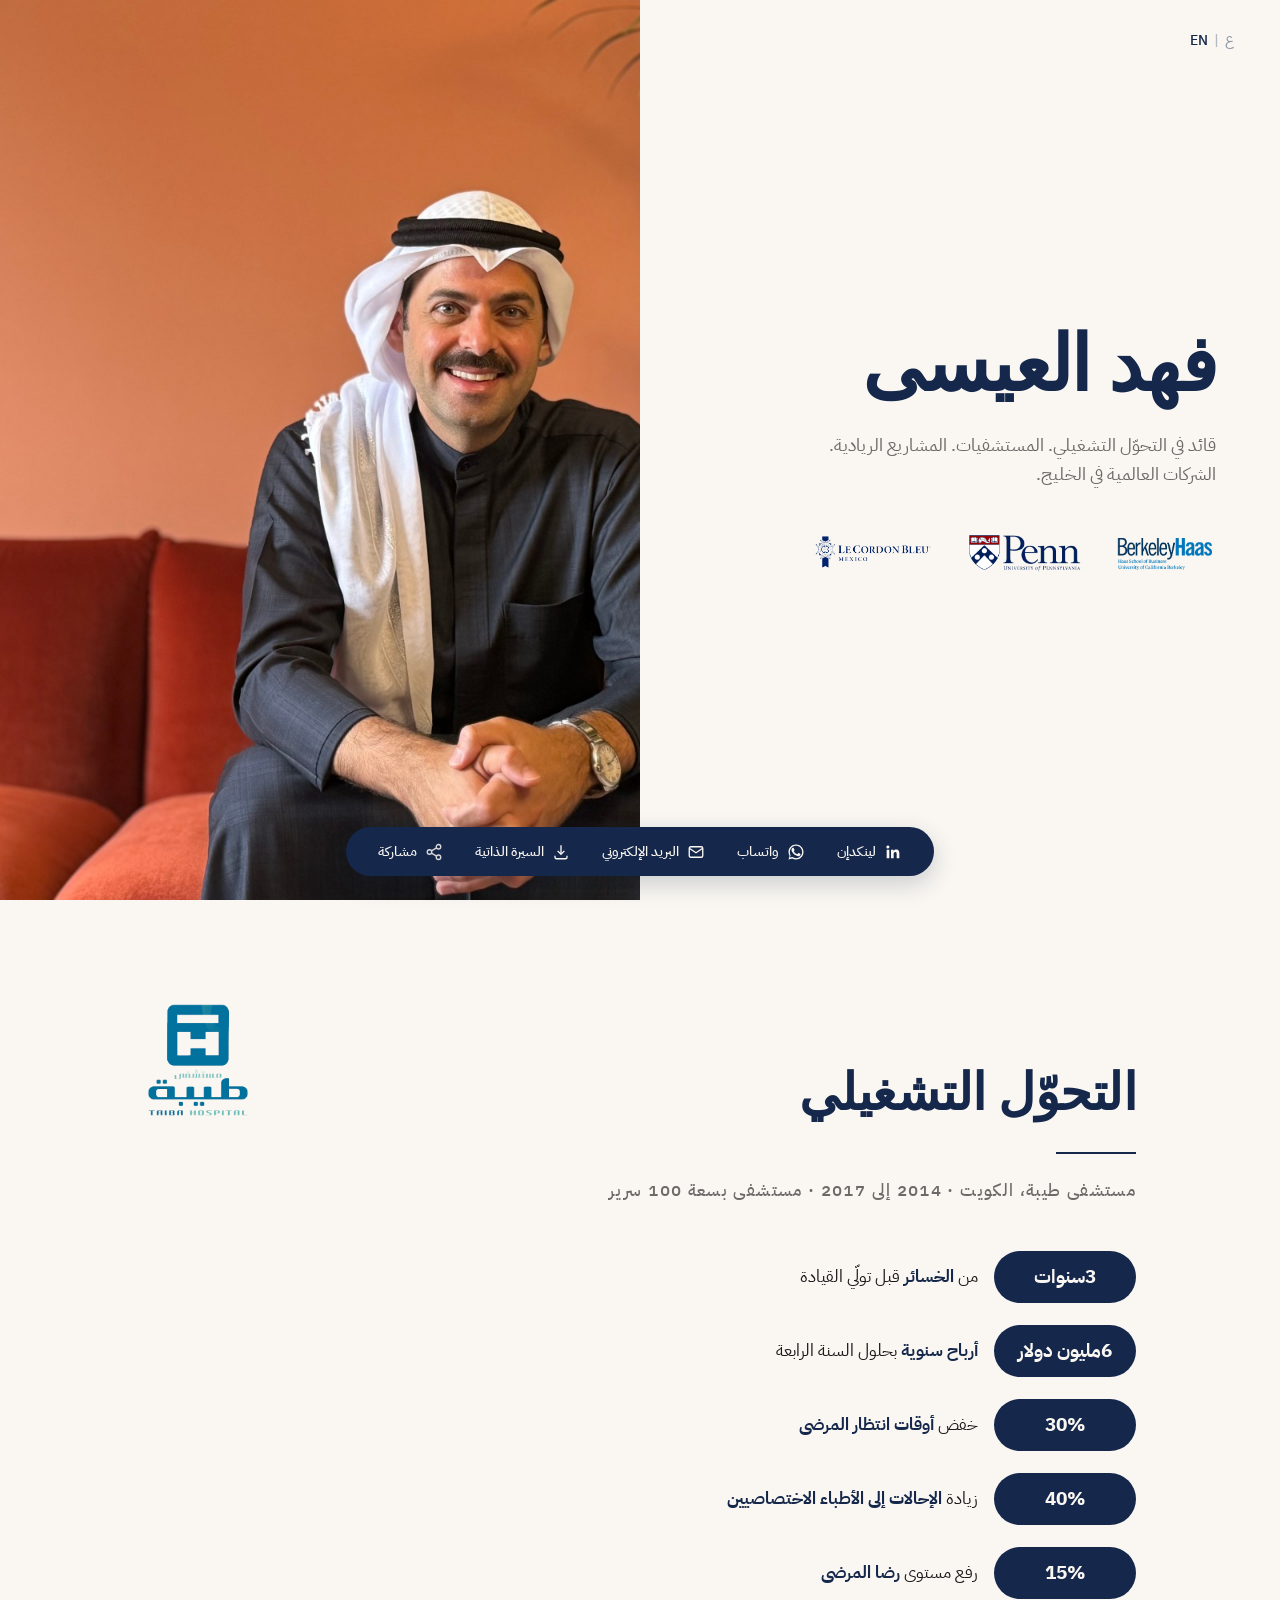
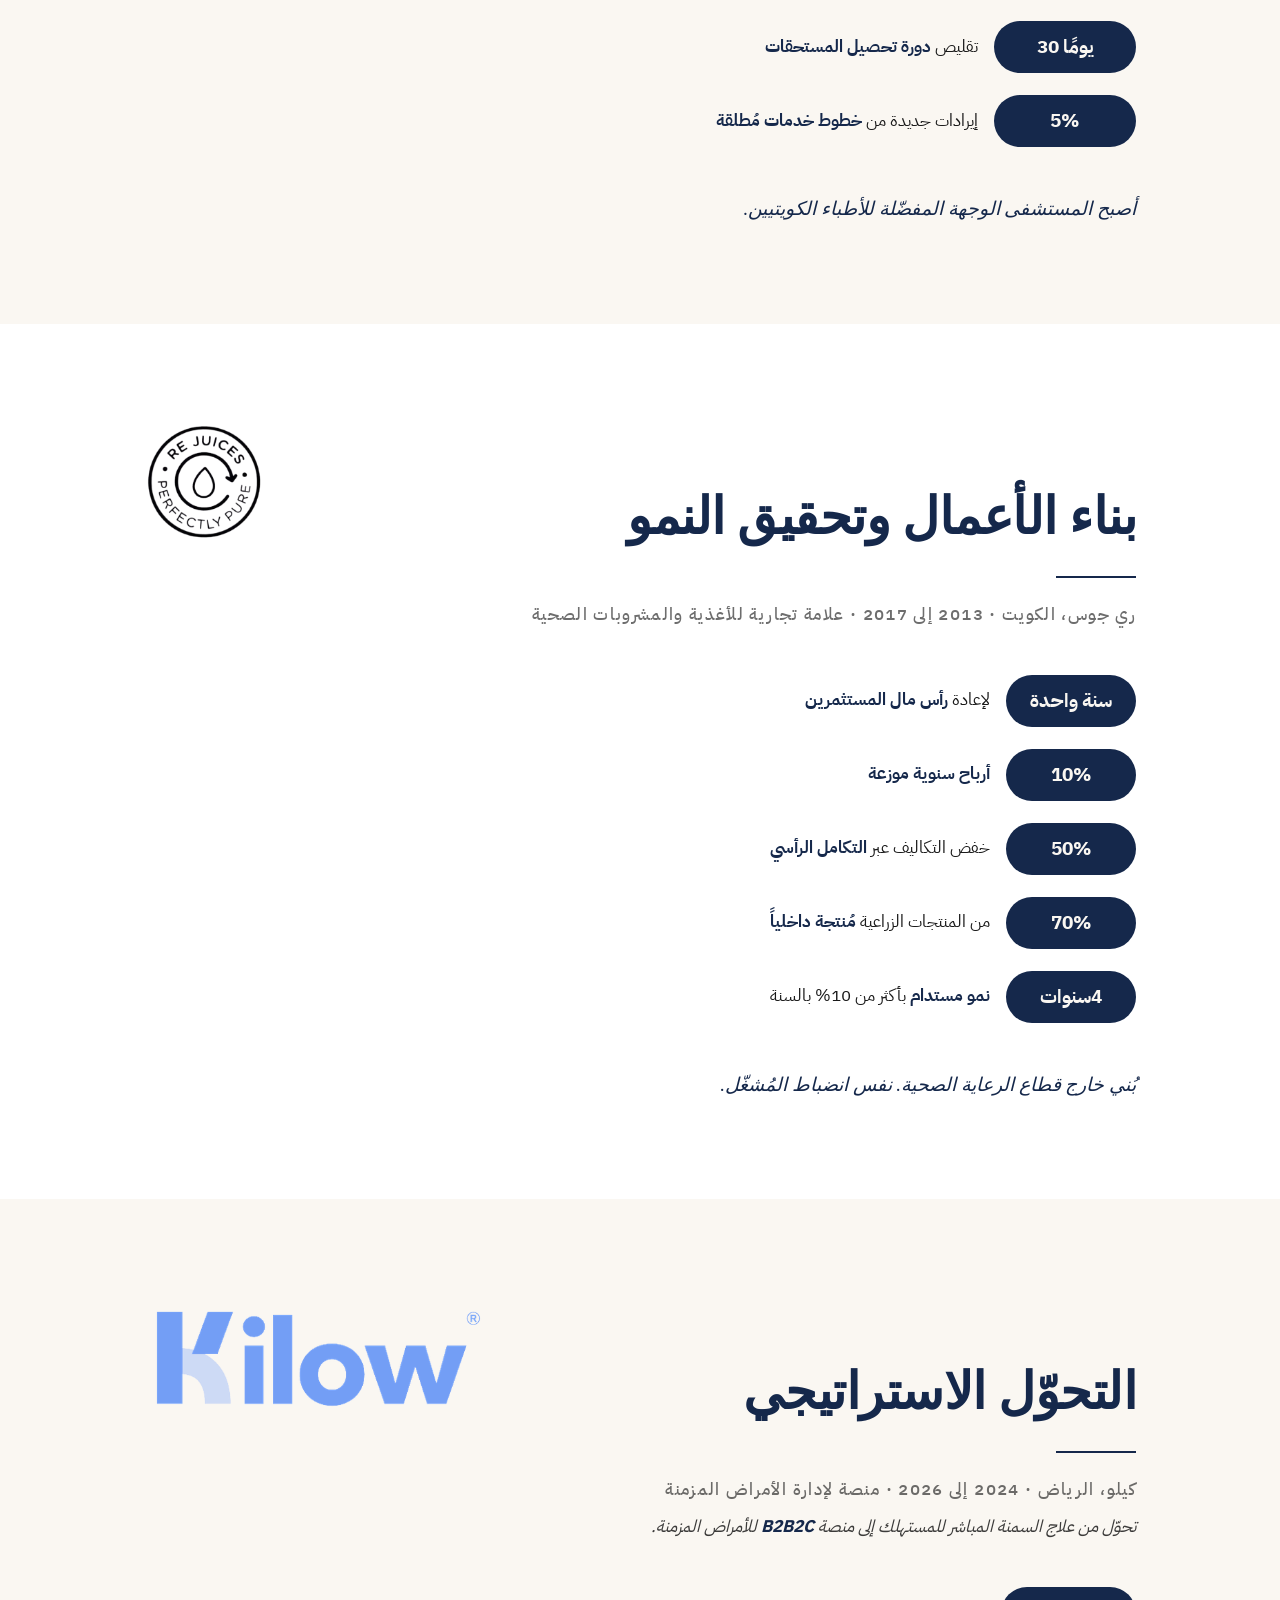
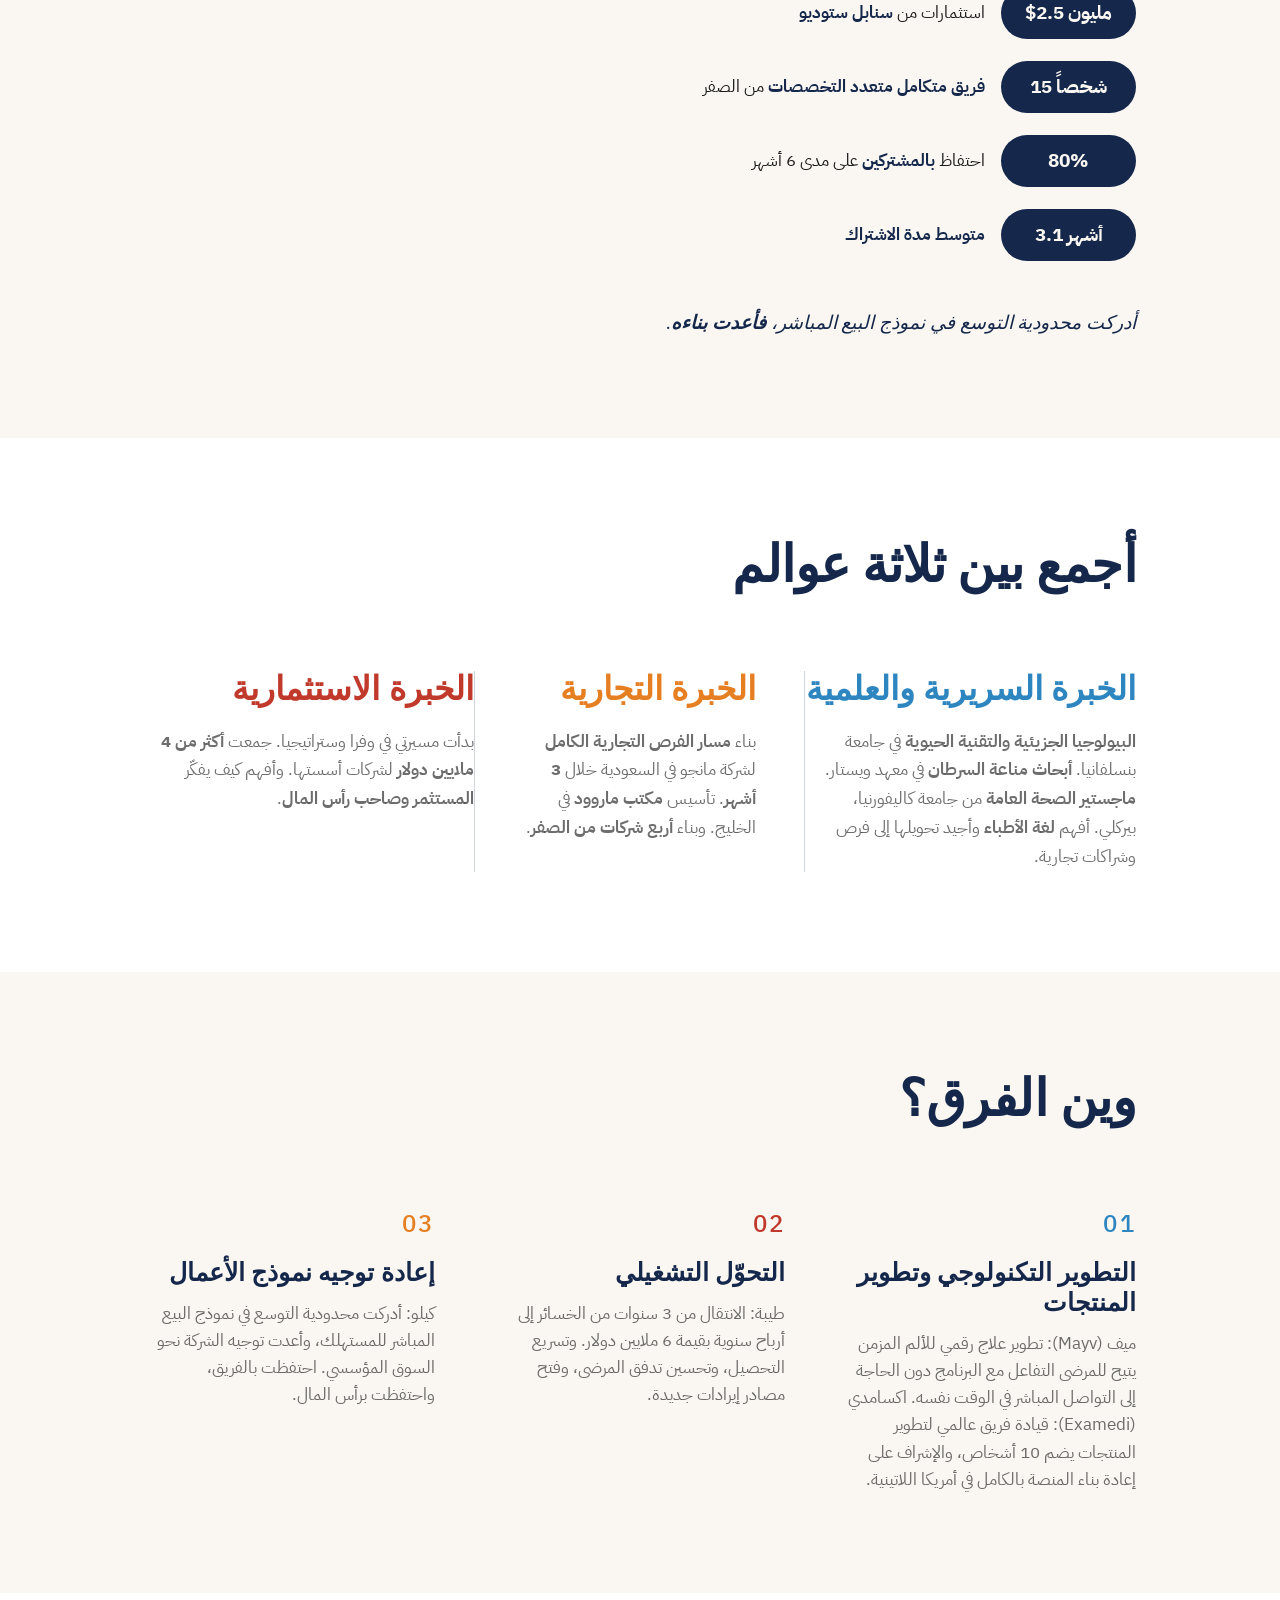
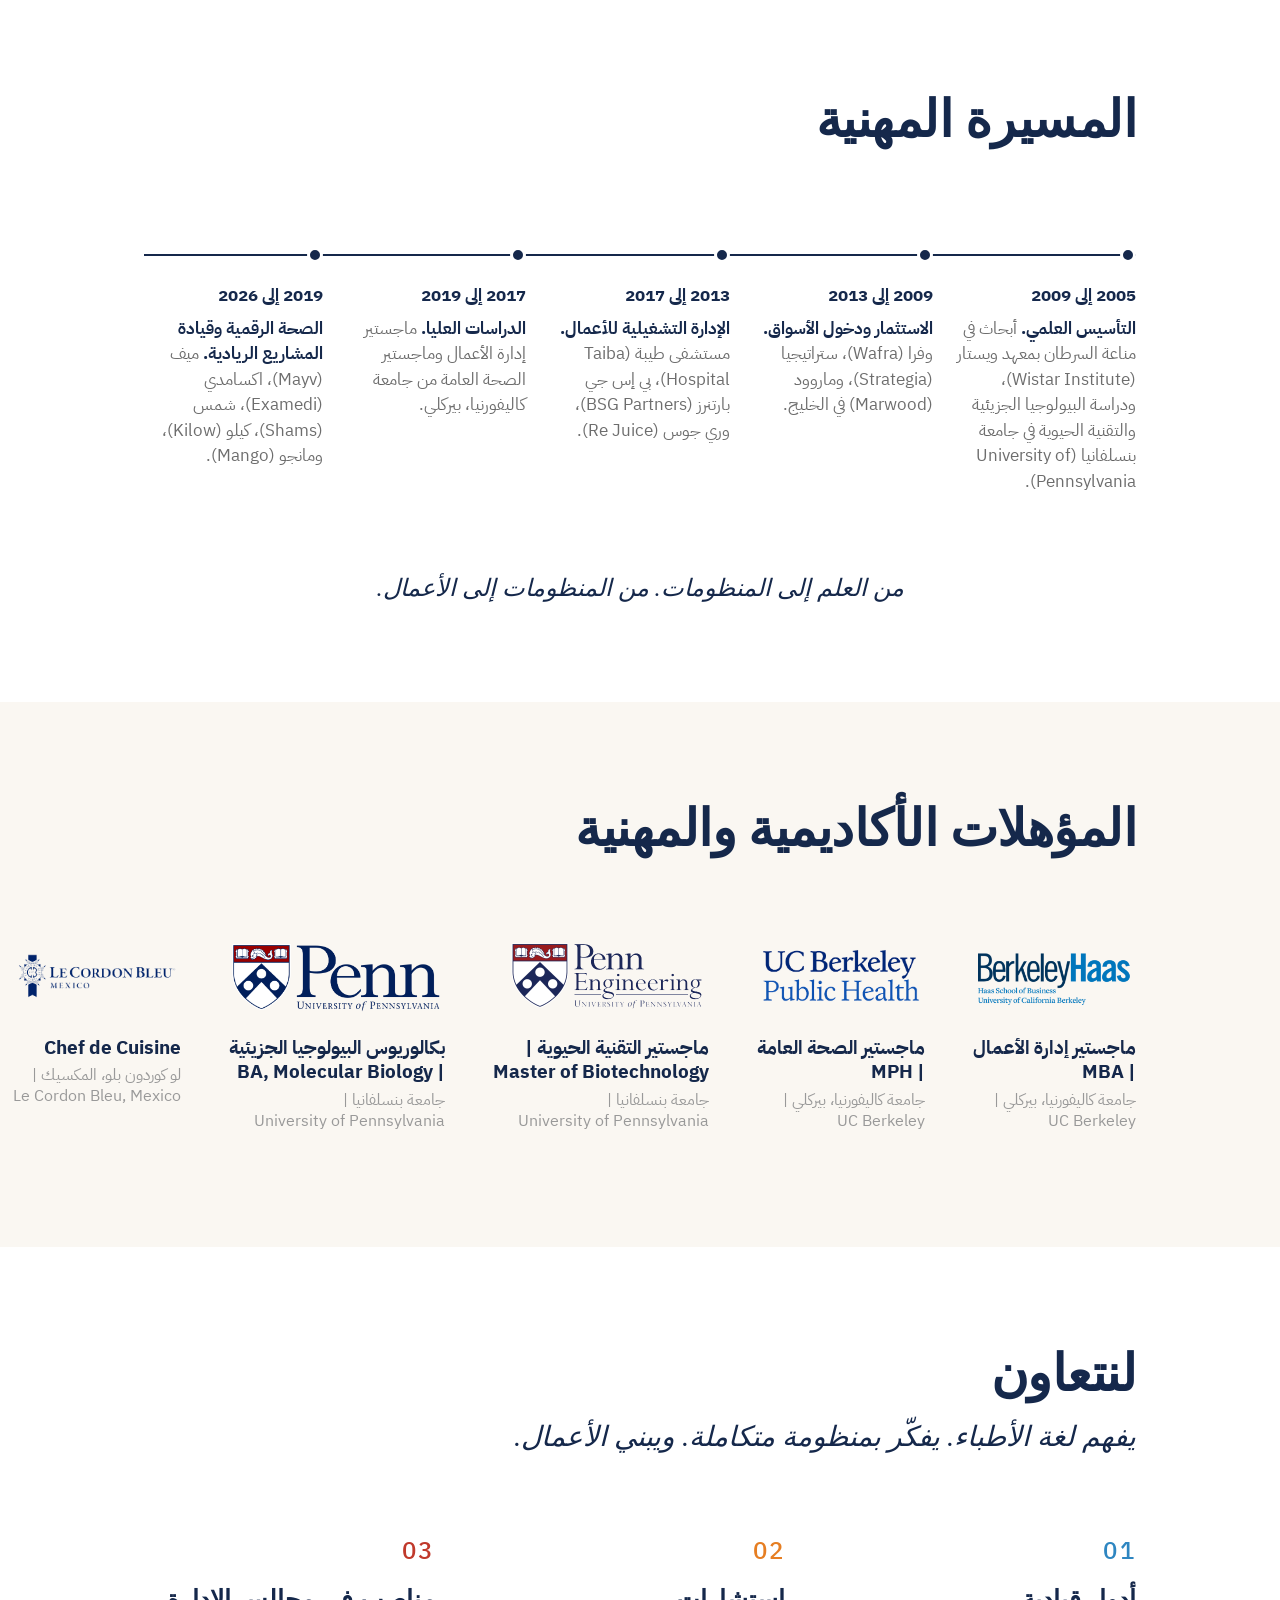
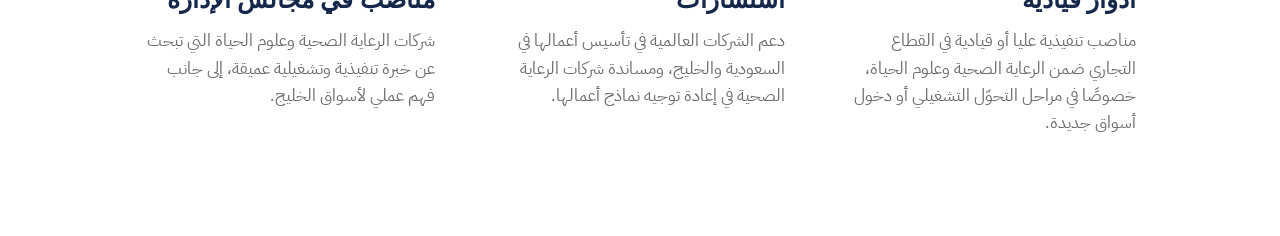
==== commit d8a22638: "Move Frame 4 context line above pills, drop Cordon Bleu's Level/Mexico City Frame 4 (Kilow): the DTC" ====
--- a/ar/index.html
+++ b/ar/index.html
@@ -150,8 +150,9 @@
           <h2 class="hero">التحوّل الاستراتيجي</h2>
           <img class="chapter-logo" src="/assets/kilow-logo.png" alt="Kilow" />
         </div>
+        <p class="chapter-subtitle">كيلو، الرياض | 2024 إلى 2026</p>
         <p class="chapter-descriptor">منصة لإدارة الأمراض المزمنة</p>
-        <p class="chapter-subtitle">كيلو، الرياض | 2024 إلى 2026</p>
+        <p class="context-line">تحوّل من علاج السمنة المباشر للمستهلك إلى منصة <strong>B2B2C</strong> للأمراض المزمنة.</p>
         <ul class="ar-pill-list">
           <li class="ar-pill-row">
             <span class="ar-pill" dir="ltr">$2.5 مليون</span>
@@ -170,7 +171,6 @@
             <span class="ar-pill-prose"><strong>متوسط مدة الاشتراك</strong></span>
           </li>
         </ul>
-        <p class="ar-extra-line">تحوّل من علاج السمنة المباشر للمستهلك إلى منصة <strong>B2B2C</strong> للأمراض المزمنة.</p>
         <p class="chapter-closing">أدركت محدودية التوسع في نموذج البيع المباشر، <strong>فأعدت بناءه</strong>.</p>
       </section>
 
@@ -479,6 +479,7 @@
       </div>
       <div class="d-rule"></div>
       <p class="d-meta">كيلو، الرياض &middot; 2024 إلى 2026 &middot; منصة لإدارة الأمراض المزمنة</p>
+      <p class="context-line">تحوّل من علاج السمنة المباشر للمستهلك إلى منصة <strong>B2B2C</strong> للأمراض المزمنة.</p>
       <ul class="ar-pill-list">
         <li class="ar-pill-row">
           <span class="ar-pill" dir="ltr">$2.5 مليون</span>
@@ -497,7 +498,6 @@
           <span class="ar-pill-prose"><strong>متوسط مدة الاشتراك</strong></span>
         </li>
       </ul>
-      <p class="ar-extra-line">تحوّل من علاج السمنة المباشر للمستهلك إلى منصة <strong>B2B2C</strong> للأمراض المزمنة.</p>
       <p class="d-closing">أدركت محدودية التوسع في نموذج البيع المباشر، <strong>فأعدت بناءه</strong>.</p>
     </div>
   </section>
--- a/styles.css
+++ b/styles.css
@@ -413,6 +413,24 @@
 }
 
 .chapter-closing strong {
+  font-weight: 700;
+}
+
+/* A short italic line of context sitting between a chapter's
+   descriptor and its pills/outcome list (currently only Frame 4's
+   DTC-to-B2B2C pivot sentence). Shared, not Arabic-specific: the
+   Arabic page's blanket `p { text-align: right }` rule in rtl.css is
+   what right-aligns it there, no separate rule needed. */
+.context-line {
+  font-size: 1rem;
+  font-weight: 400;
+  font-style: italic;
+  color: rgba(26, 26, 26, 0.85);
+  margin: 12px 0 20px;
+}
+
+.context-line strong {
+  color: var(--navy);
   font-weight: 700;
 }
 
--- a/desktop.css
+++ b/desktop.css
@@ -256,13 +256,6 @@
     font-size: 0.82em;
   }
 
-  .d-plain-row {
-    grid-column: 1 / -1;
-    font-size: 16px;
-    line-height: 1.5;
-    color: var(--charcoal);
-  }
-
   .d-closing {
     font-family: var(--serif);
     font-style: italic;
--- a/rtl.css
+++ b/rtl.css
@@ -152,25 +152,9 @@
   text-align: right;
 }
 
-.ar-pill-prose strong,
-.ar-extra-line strong {
+.ar-pill-prose strong {
   color: var(--navy);
   font-weight: 700;
-}
-
-/* Frame 4 (Kilow) has one more line of text below its pill list than
-   Frames 2 and 3 (.ar-extra-line, the DTC-to-B2B2C pivot sentence),
-   which read as cramped against the pill list above it at the old
-   fixed 4px margin: too tight to register as its own line next to the
-   generous rhythm everywhere else on the frame. clamp() instead of a
-   fixed px value so the same gap also opens up on a taller viewport
-   rather than staying pinned at a phone-only size. */
-.ar-extra-line {
-  margin: clamp(16px, 4vh, 32px) 0 0;
-  font-size: 1rem;
-  line-height: 1.6;
-  color: var(--charcoal);
-  text-align: right;
 }
 
 /* ---------- Mobile: Frame 5 Fluent Across, simplified for Arabic (no
@@ -314,10 +298,6 @@
     font-size: 17px;
   }
 
-  .ar-extra-line {
-    font-size: 1.05rem;
-  }
-
   .d-closing {
     font-size: 19px;
   }
@@ -344,7 +324,6 @@
   .d-fluent-body,
   .d-mandate-desc,
   .d-number-text,
-  .d-plain-row,
   .d-meta {
     font-size: 17px;
   }
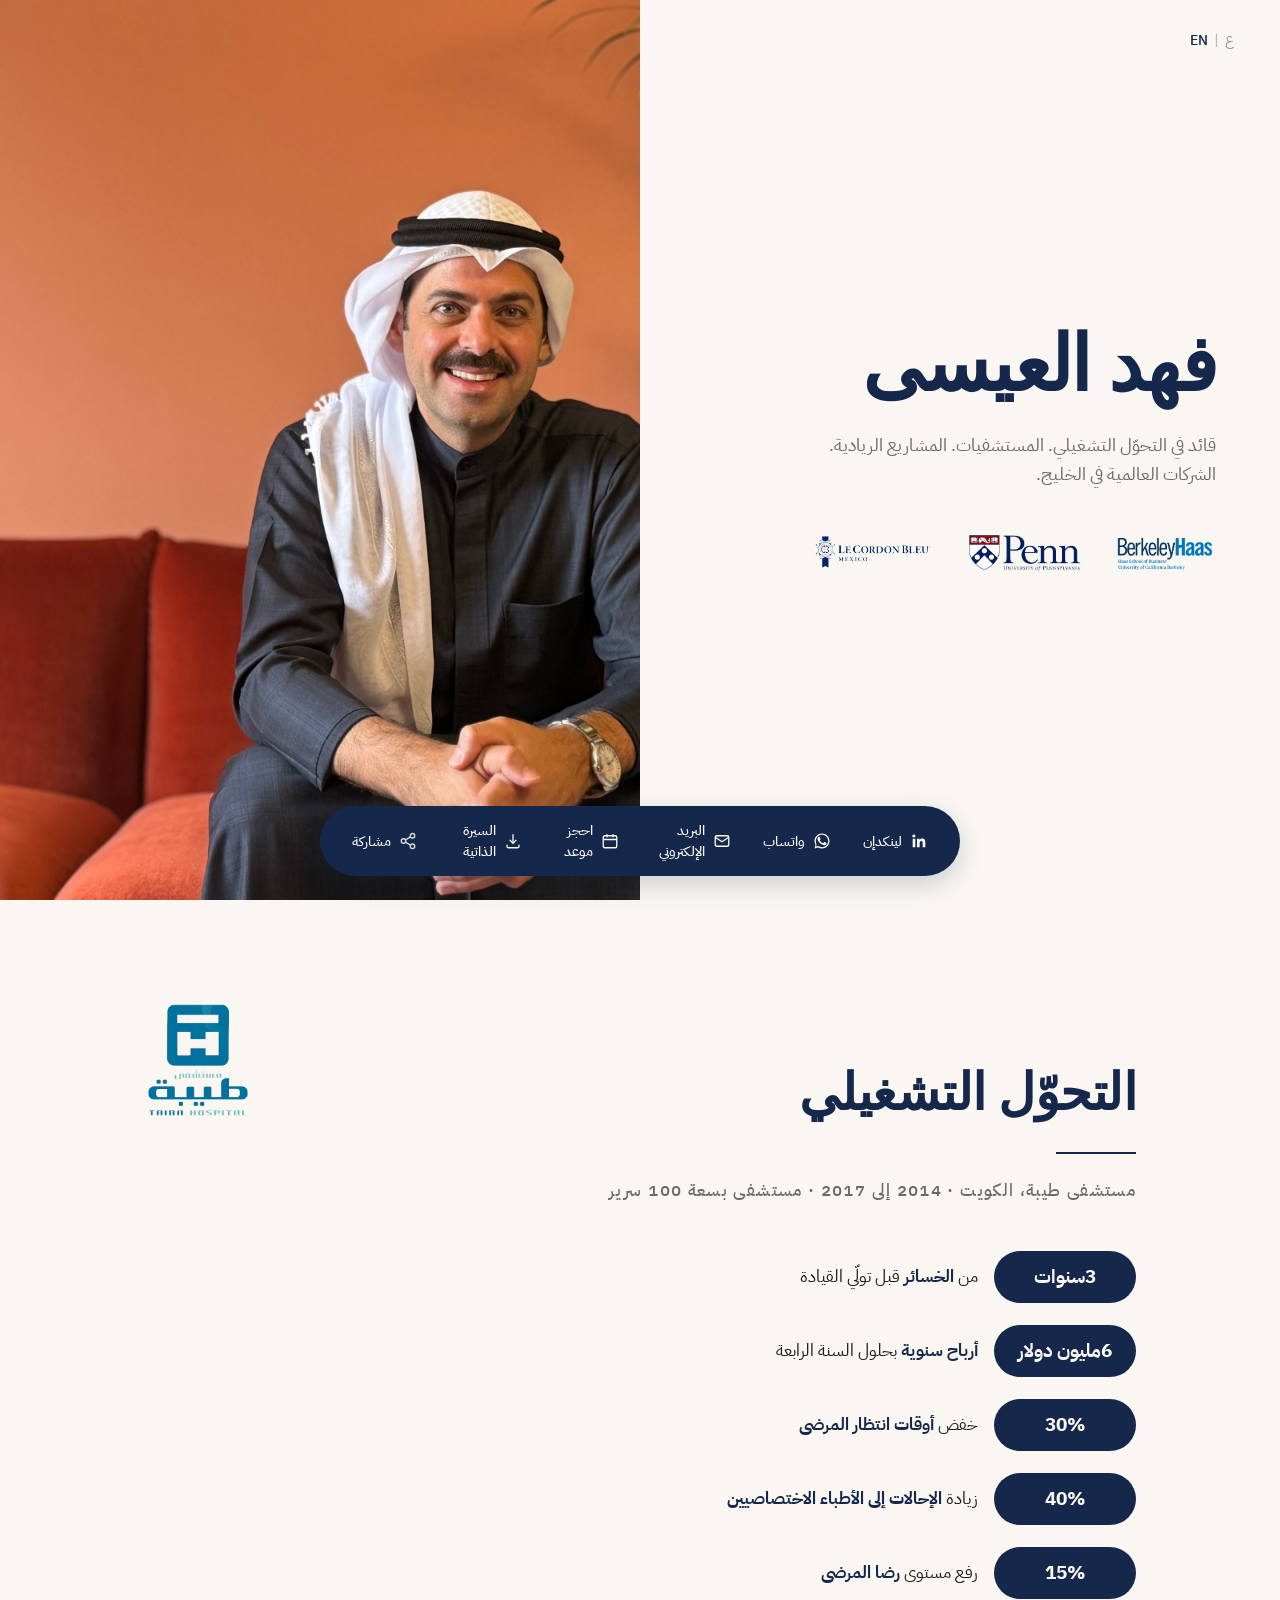
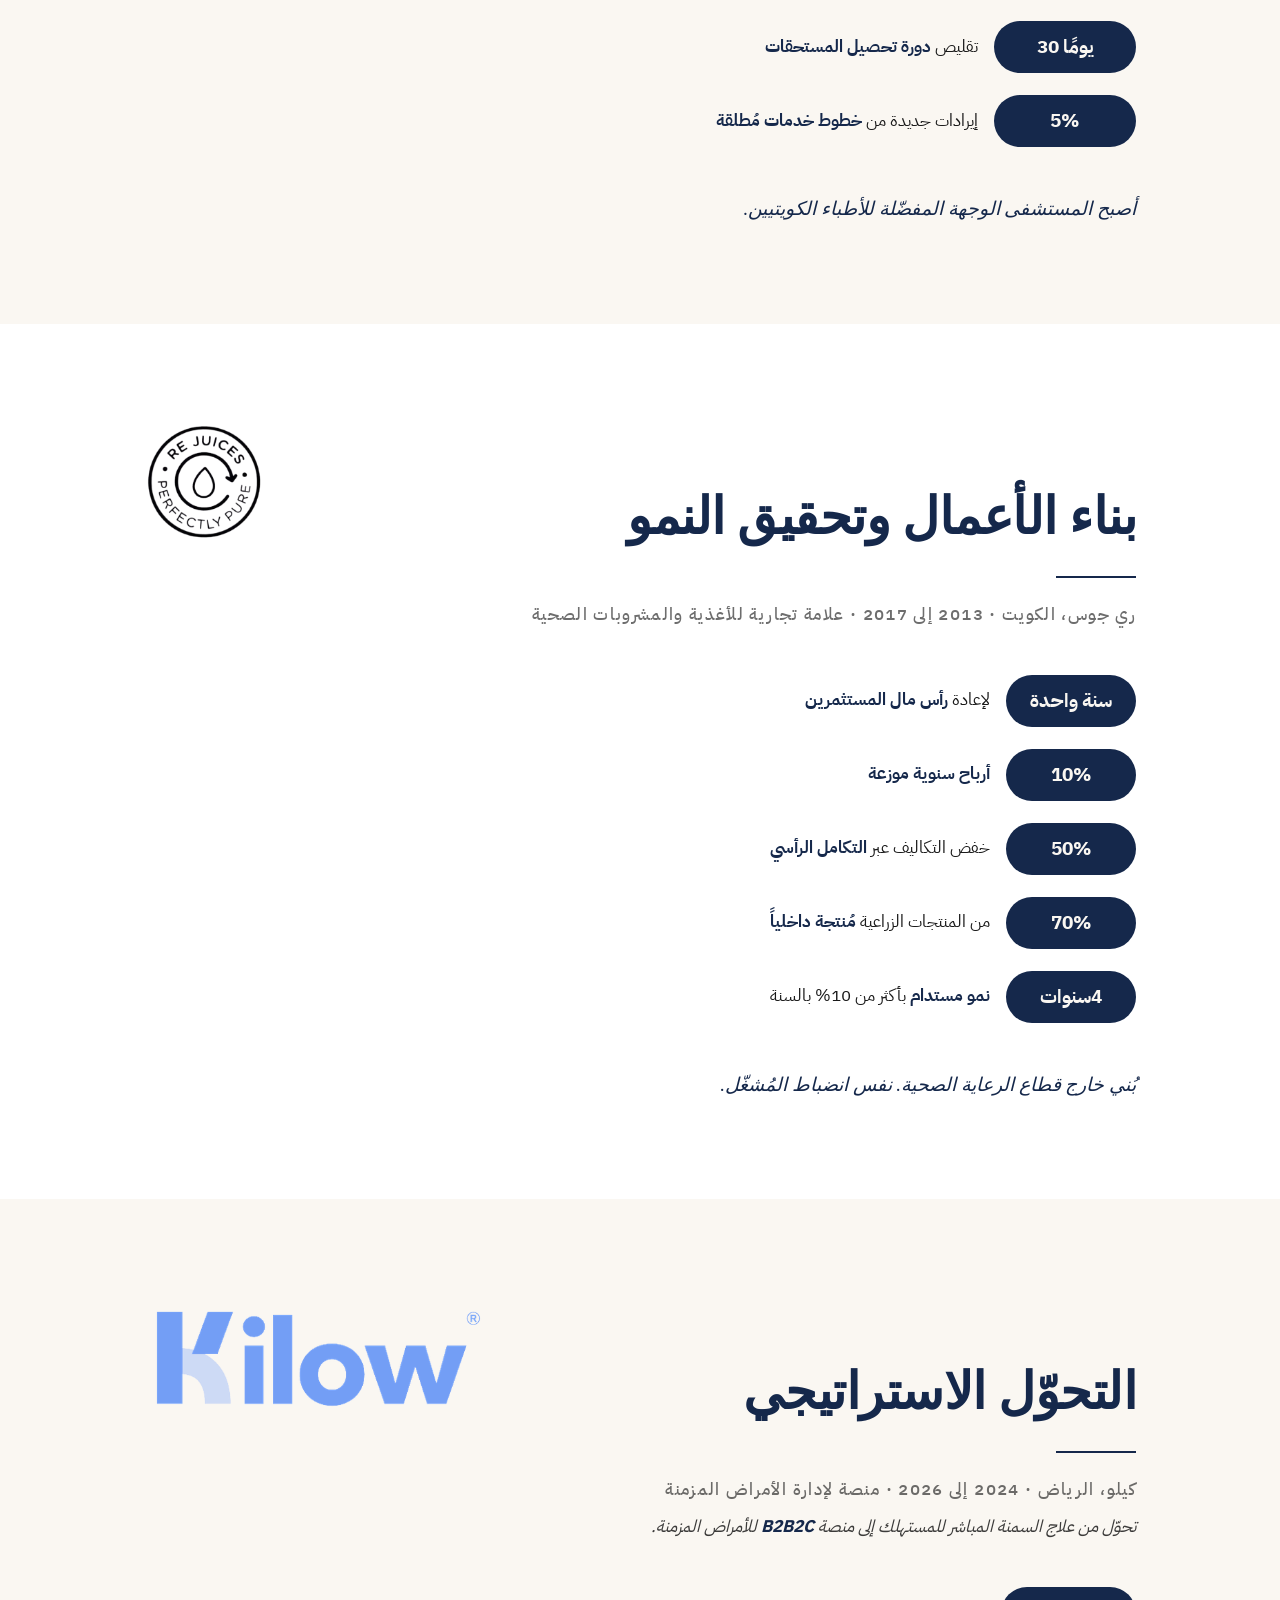
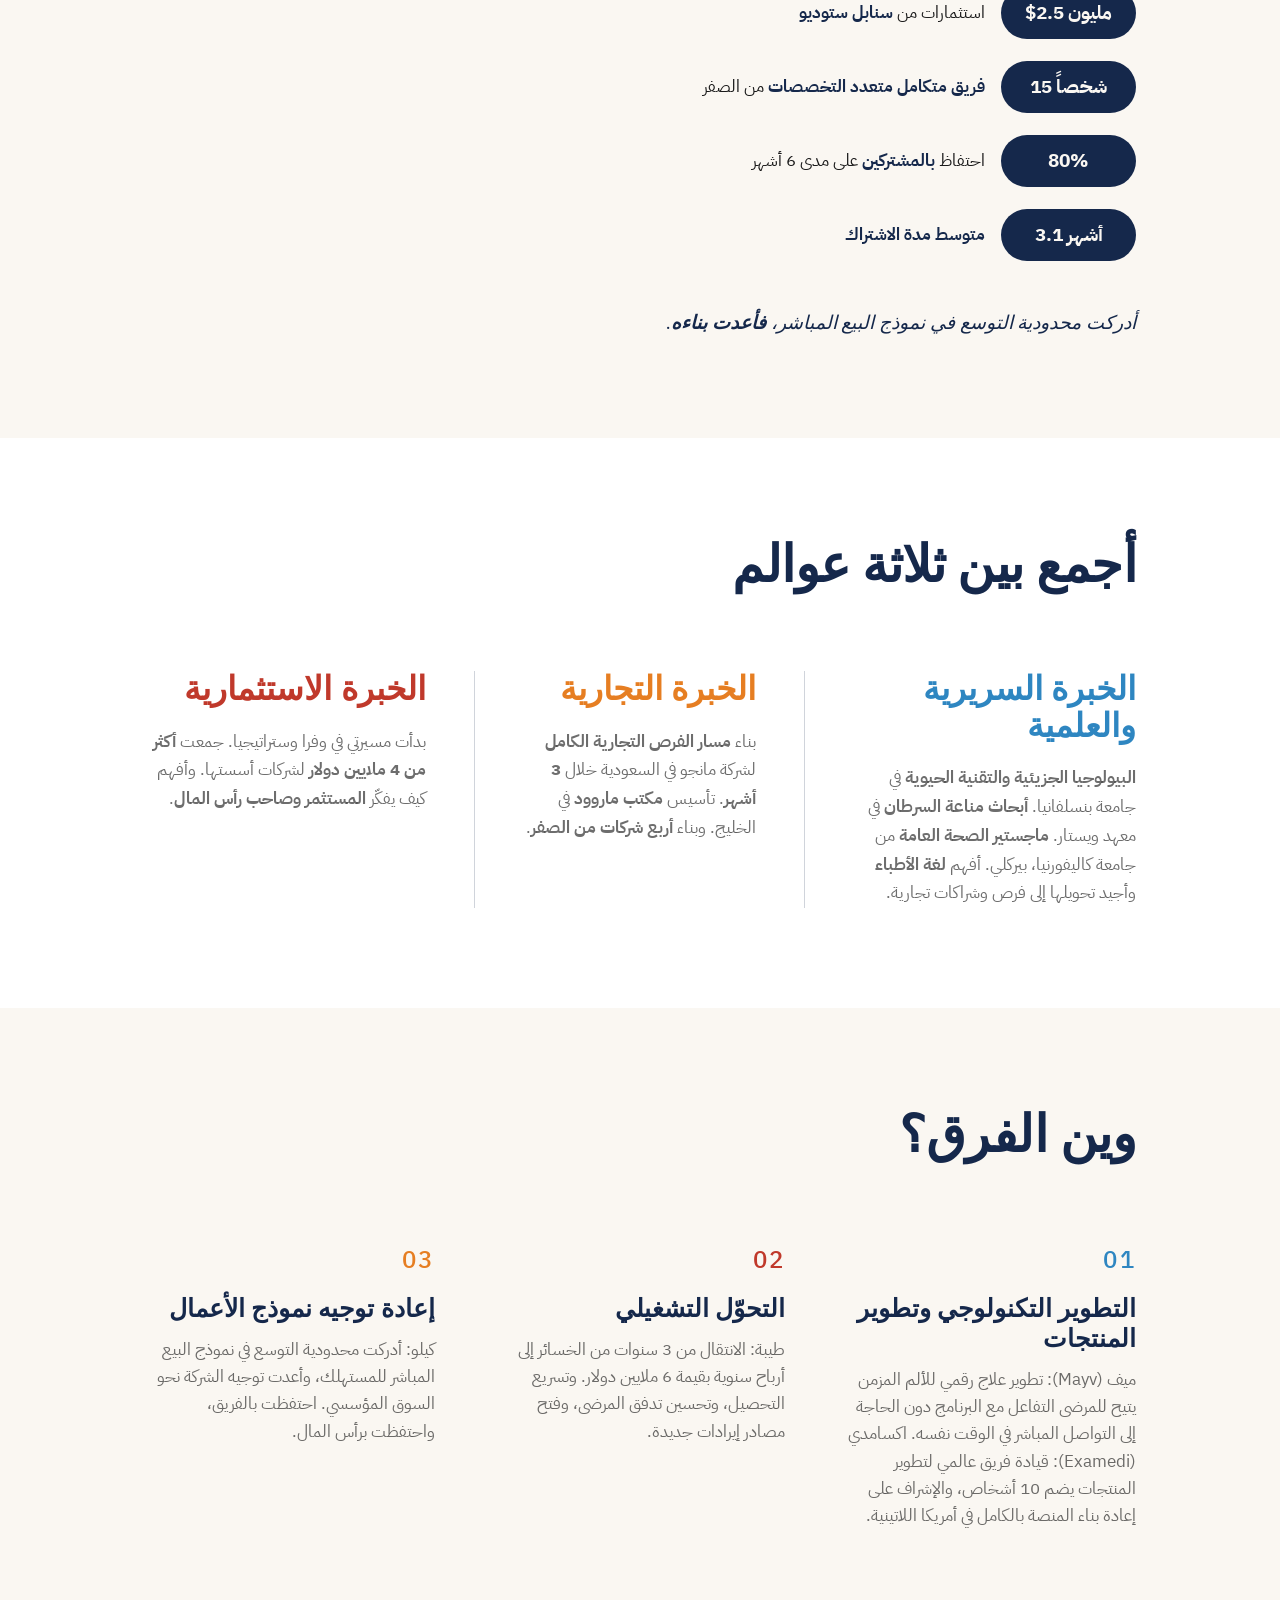
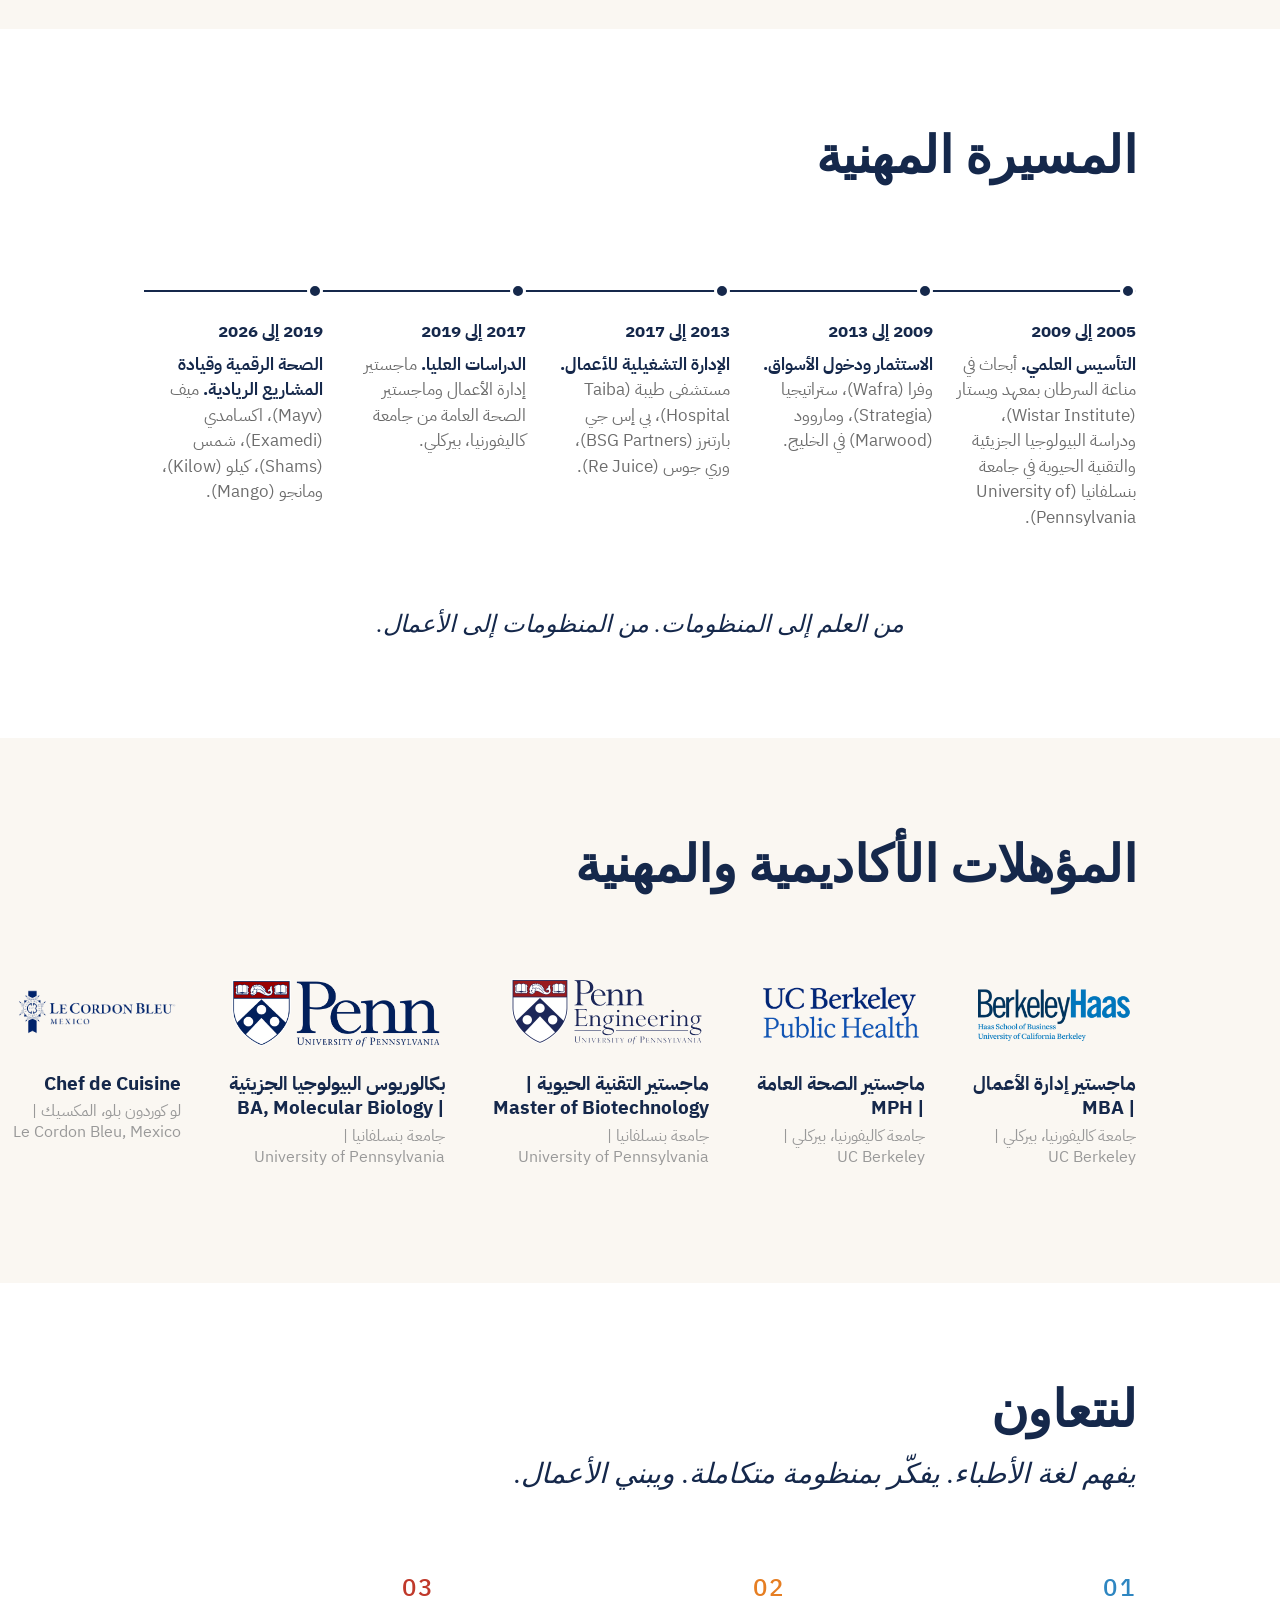
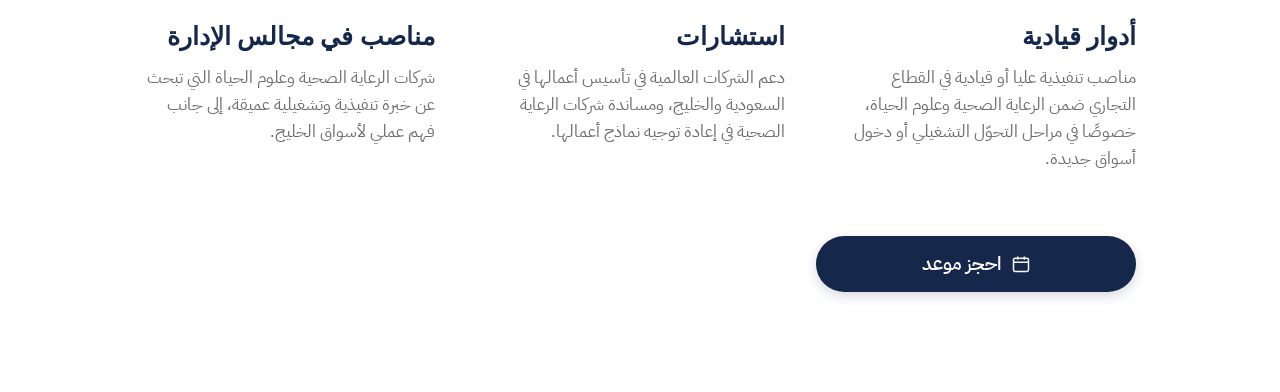
==== commit 0f00301a: "Add Calendly "Book a call" CTA across mobile and desktop, English and Arabic Six surfaces, all point" ====
--- a/ar/index.html
+++ b/ar/index.html
@@ -320,6 +320,10 @@
               </span>
             </li>
           </ol>
+          <a class="cta-book-call" href="https://calendly.com/fahedalessa/meeting" target="_blank" rel="noopener noreferrer">
+            <svg width="20" height="20" viewBox="0 0 24 24" fill="none" stroke="currentColor" stroke-width="1.8"><rect x="3" y="5" width="18" height="16" rx="2"/><path d="M8 3v4M16 3v4M3 10h18"/></svg>
+            <span>احجز موعد</span>
+          </a>
         </div>
 
         <div class="contact-section no-advance">
@@ -641,6 +645,10 @@
           <p class="d-mandate-desc">شركات الرعاية الصحية وعلوم الحياة التي تبحث عن خبرة تنفيذية وتشغيلية عميقة، إلى جانب فهم عملي لأسواق الخليج.</p>
         </div>
       </div>
+      <a class="d-cta-book-call" href="https://calendly.com/fahedalessa/meeting" target="_blank" rel="noopener noreferrer">
+        <svg width="20" height="20" viewBox="0 0 24 24" fill="none" stroke="currentColor" stroke-width="1.8"><rect x="3" y="5" width="18" height="16" rx="2"/><path d="M8 3v4M16 3v4M3 10h18"/></svg>
+        <span>احجز موعد</span>
+      </a>
     </div>
   </section>
 
@@ -661,6 +669,10 @@
     <svg width="18" height="18" viewBox="0 0 24 24" fill="none" stroke="currentColor" stroke-width="1.8"><rect x="3" y="5" width="18" height="14" rx="2"/><path d="M3 7l9 6 9-6"/></svg>
     <span>البريد الإلكتروني</span>
   </a>
+  <a class="d-float-item" href="https://calendly.com/fahedalessa/meeting" target="_blank" rel="noopener noreferrer">
+    <svg width="18" height="18" viewBox="0 0 24 24" fill="none" stroke="currentColor" stroke-width="1.8"><rect x="3" y="5" width="18" height="16" rx="2"/><path d="M8 3v4M16 3v4M3 10h18"/></svg>
+    <span>احجز موعد</span>
+  </a>
   <a class="d-float-item" href="/assets/fahed-al-essa-cv.pdf" target="_blank" rel="noopener noreferrer">
     <svg width="18" height="18" viewBox="0 0 24 24" fill="none" stroke="currentColor" stroke-width="1.8"><path d="M12 3v11" /><path d="M7.5 10.5L12 15l4.5-4.5" /><path d="M4 17v2a2 2 0 0 0 2 2h12a2 2 0 0 0 2-2v-2" /></svg>
     <span>السيرة الذاتية</span>
--- a/styles.css
+++ b/styles.css
@@ -643,6 +643,40 @@
   gap: 12px;
 }
 
+/* Primary conversion action on Frame 9, sitting inside .work-header
+   (not as a sibling of .contact-section) so its own margin controls
+   both the gap above it and the gap before the icon grid directly,
+   rather than fighting .frame-work's flex layout (space-between on
+   the Arabic page, see rtl.css) for vertical position. Icon-before-
+   text in the DOM, same as every contact-link, so direction: rtl on
+   the Arabic page mirrors it to the right automatically; no separate
+   RTL rule needed. */
+.cta-book-call {
+  display: flex;
+  align-items: center;
+  justify-content: center;
+  gap: 8px;
+  width: 100%;
+  height: 52px;
+  margin: clamp(24px, 5vh, 36px) 0 clamp(20px, 4vh, 32px);
+  background: var(--navy);
+  color: var(--cream);
+  font-family: var(--sans);
+  font-weight: 600;
+  font-size: 1.05rem;
+  text-decoration: none;
+  border-radius: 999px;
+  flex-shrink: 0;
+}
+
+.cta-book-call svg {
+  flex-shrink: 0;
+}
+
+.cta-book-call:active {
+  filter: brightness(0.88);
+}
+
 /* ---------- Frame 8: credentials ---------- */
 .frame-last {
   justify-content: flex-start;
--- a/desktop.css
+++ b/desktop.css
@@ -312,6 +312,40 @@
     gap: 60px;
   }
 
+  /* Standalone primary CTA below the mandates grid. inline-flex with
+     a fixed width (not full-width, not centered) so it sits at the
+     container's natural inline-start edge: left under English, right
+     under Arabic (whole page is direction: rtl there), with no
+     separate RTL rule needed, same as .d-cta-book-call's icon-before-
+     text DOM order mirroring to icon-on-the-right automatically. */
+  .d-cta-book-call {
+    display: inline-flex;
+    align-items: center;
+    justify-content: center;
+    gap: 10px;
+    width: 320px;
+    height: 56px;
+    margin-top: 64px;
+    background: var(--navy);
+    color: var(--cream);
+    font-family: var(--sans);
+    font-weight: 600;
+    font-size: 1.1rem;
+    text-decoration: none;
+    border-radius: 999px;
+    box-shadow: 0 4px 12px rgba(21, 40, 75, 0.18);
+    transition: transform 0.2s ease, box-shadow 0.2s ease;
+  }
+
+  .d-cta-book-call svg {
+    flex-shrink: 0;
+  }
+
+  .d-cta-book-call:hover {
+    transform: translateY(-2px);
+    box-shadow: 0 10px 24px rgba(21, 40, 75, 0.32);
+  }
+
   .d-mandate-num {
     font-family: var(--sans);
     font-weight: 500;
--- a/rtl.css
+++ b/rtl.css
@@ -306,7 +306,15 @@
      mirrors automatically (inherited direction: rtl), but the
      divider border is a physical border-left, so it needs flipping
      to border-right to keep landing BETWEEN columns, not on the
-     outer edges. ---------- */
+     outer edges. The base rule's own :first-child/:last-child zero
+     out padding-left/padding-right respectively (correct for LTR,
+     where those are each column's OUTER edge); under RTL those are
+     each column's INNER, divider-facing edge instead, so left
+     uncorrected the outer-column text sits flush against the divider
+     with no breathing room at all. Restoring the padding on the
+     opposite side here (same 48px the base rule already uses
+     everywhere else) is what actually fixes that, not just flipping
+     the border and the outer-edge reset. */
   .d-fluent-col {
     border-left: none;
     border-right: 1px solid rgba(21, 40, 75, 0.2);
@@ -315,10 +323,12 @@
   .d-fluent-col:first-child {
     border-right: none;
     padding-right: 0;
+    padding-left: 48px;
   }
 
   .d-fluent-col:last-child {
     padding-left: 0;
+    padding-right: 48px;
   }
 
   .d-fluent-body,
